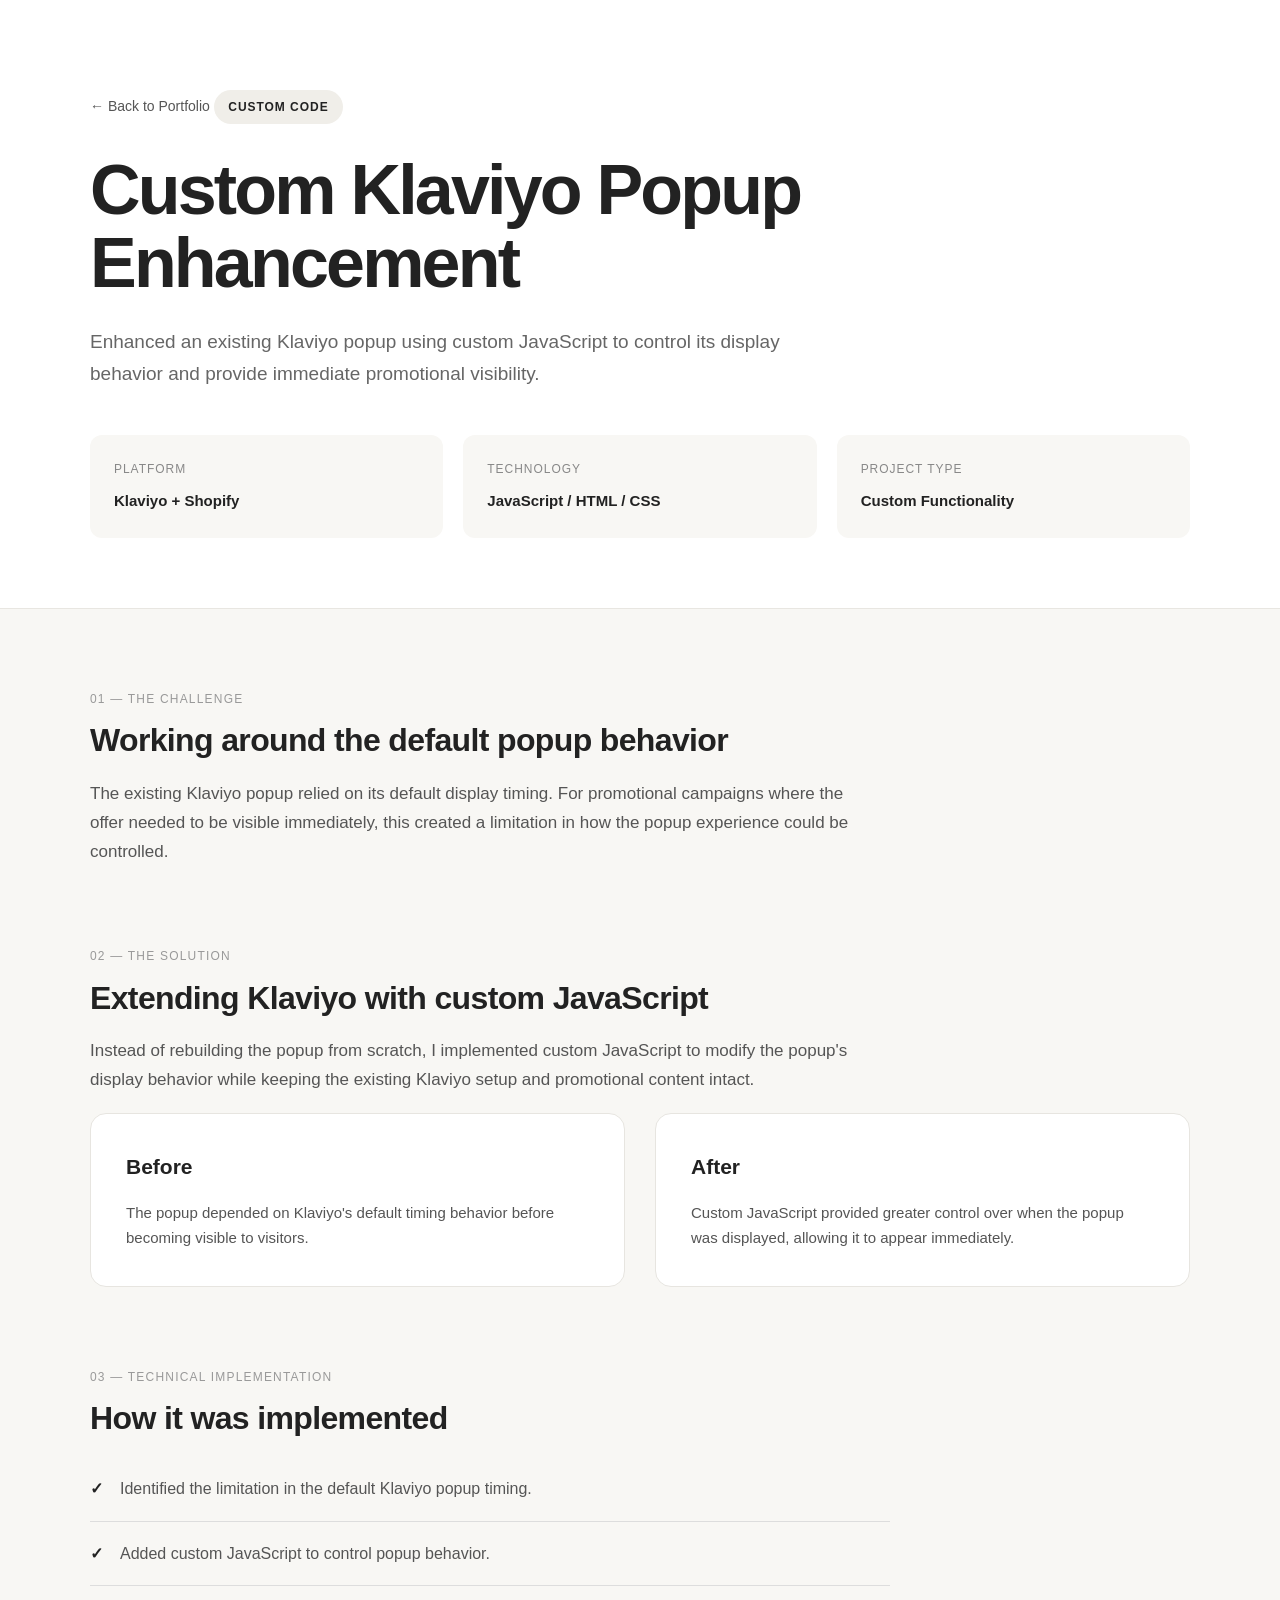
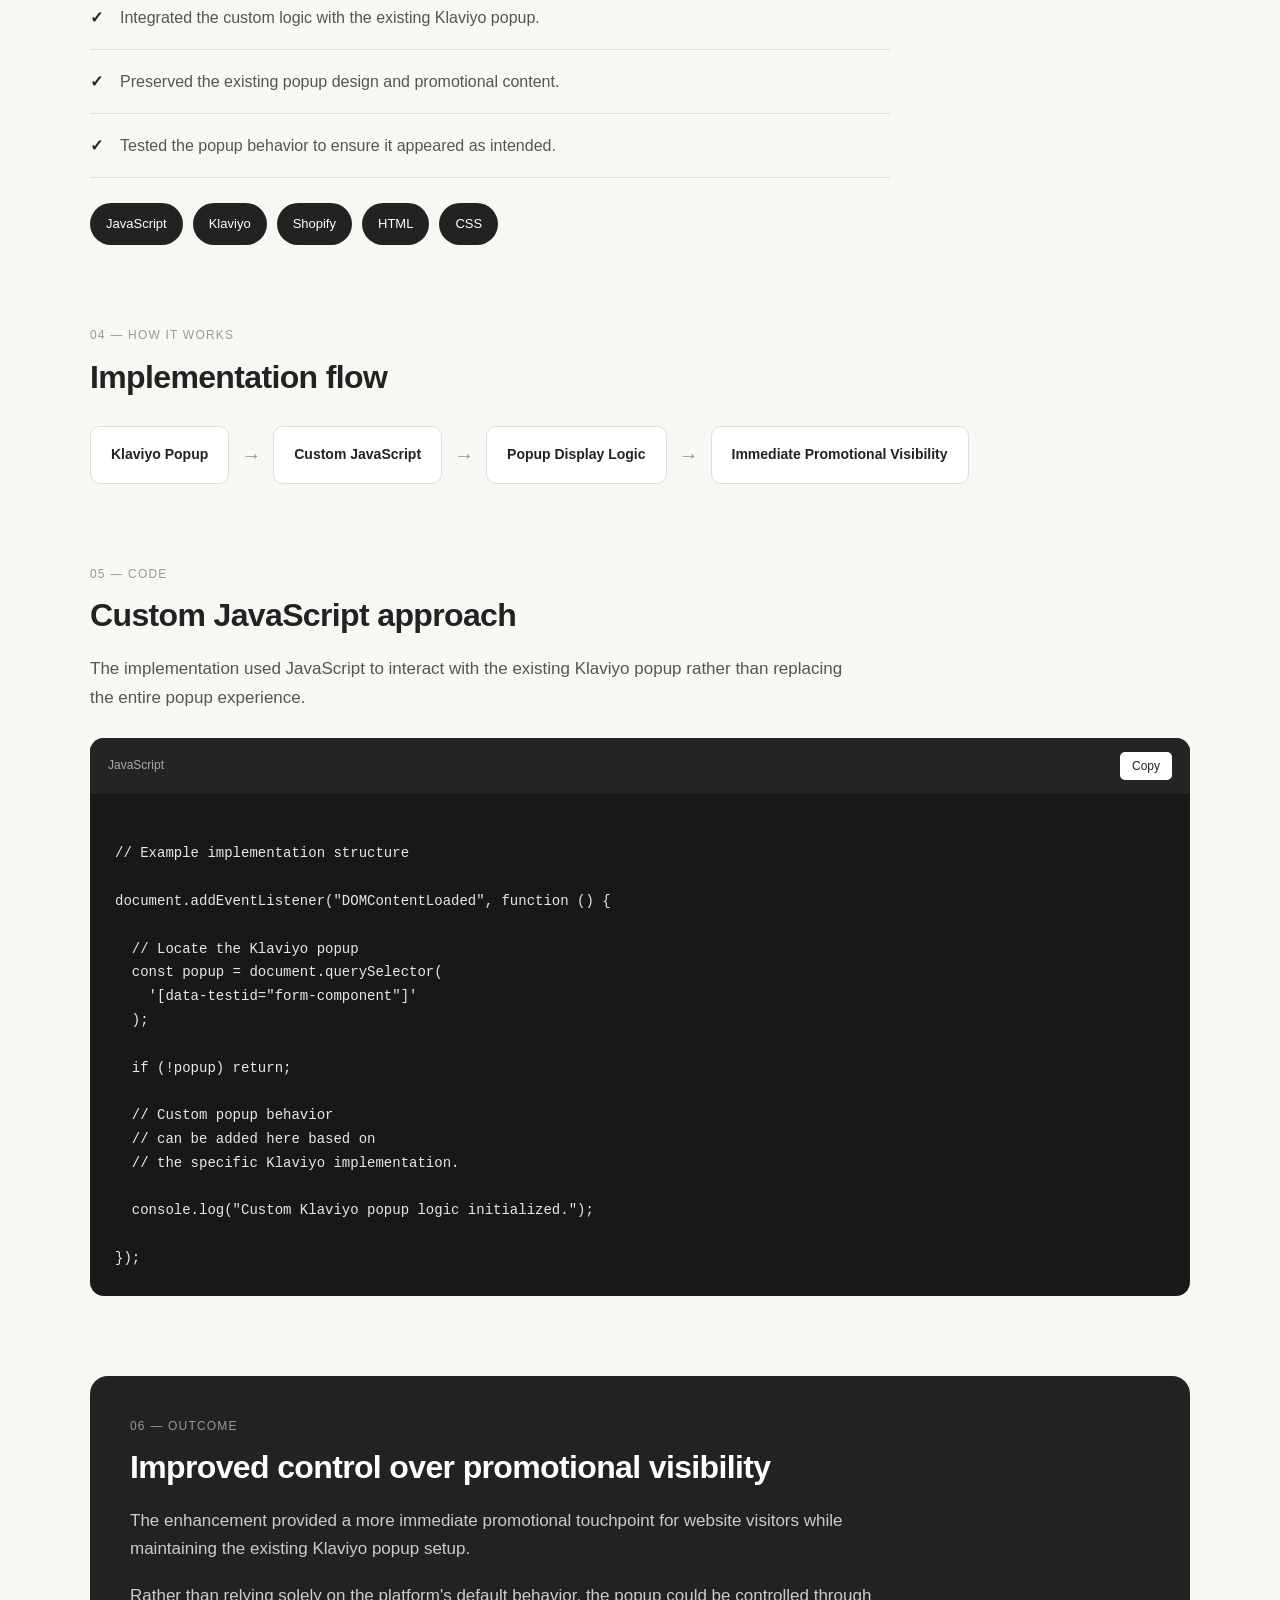
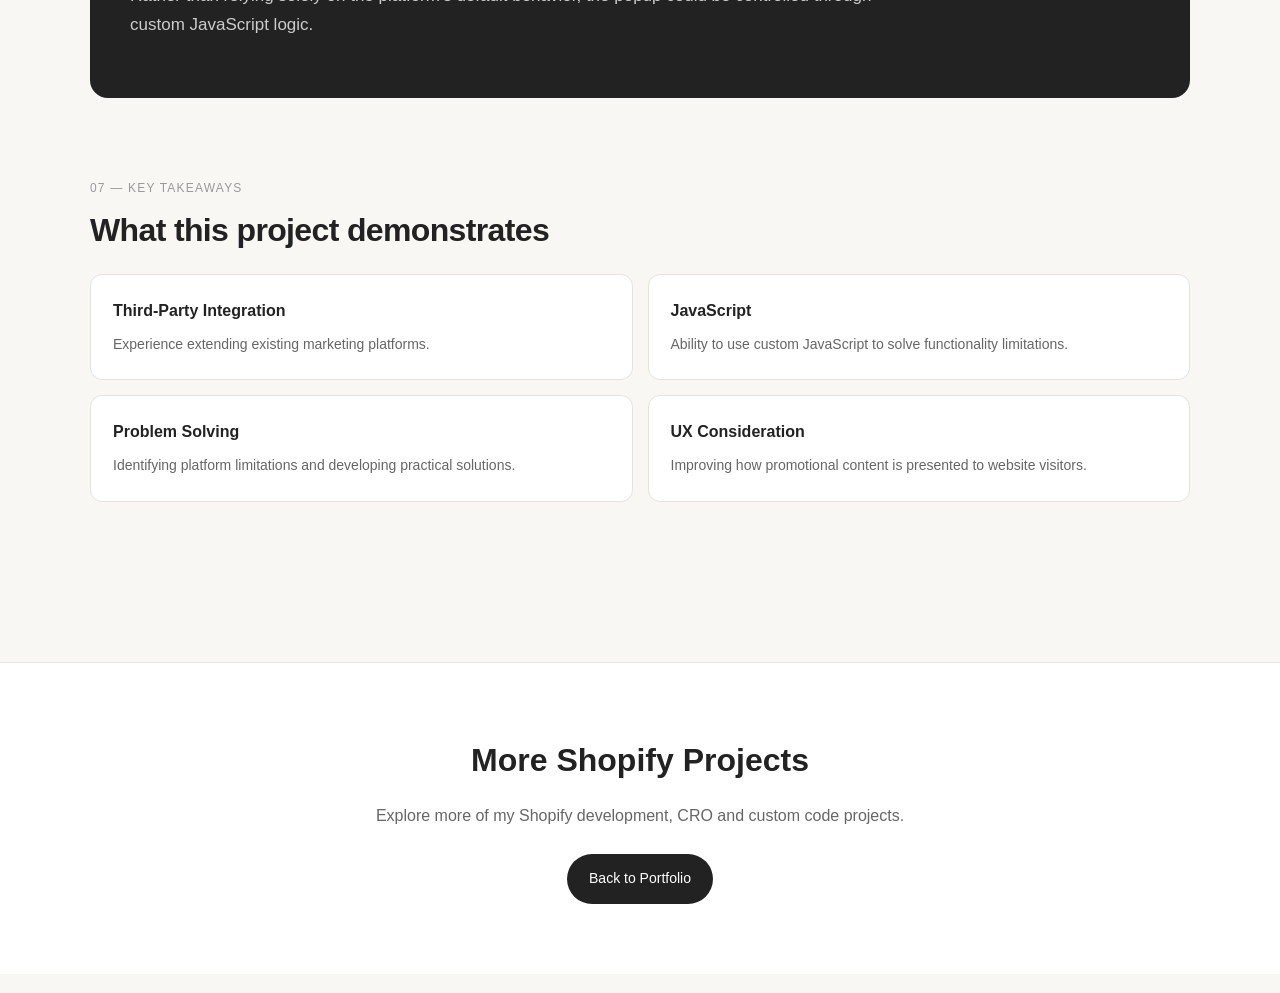
==== klaviyo-popup.html @ 9c09d4d6 "add klaviyo.html" ====
<!DOCTYPE html>
<html lang="en">
<head>
  <meta charset="UTF-8">
  <meta name="viewport" content="width=device-width, initial-scale=1.0">

  <title>Custom Klaviyo Popup Enhancement | Donna De Villa</title>

  <style>
    * {
      margin: 0;
      padding: 0;
      box-sizing: border-box;
    }

    body {
      font-family: Arial, Helvetica, sans-serif;
      background: #f8f7f4;
      color: #222;
      line-height: 1.7;
    }

    .container {
      width: min(1100px, 90%);
      margin: 0 auto;
    }

    /* =========================
       HERO
    ========================= */

    .hero {
      padding: 90px 0 70px;
      background: #ffffff;
      border-bottom: 1px solid #e8e6e1;
    }

    .back-link {
      display: inline-block;
      margin-bottom: 35px;
      color: #555;
      text-decoration: none;
      font-size: 14px;
      transition: 0.3s ease;
    }

    .back-link:hover {
      color: #000;
      transform: translateX(-3px);
    }

    .project-label {
      display: inline-block;
      padding: 7px 14px;
      background: #f0eee9;
      border-radius: 50px;
      font-size: 12px;
      font-weight: 600;
      letter-spacing: 0.08em;
      text-transform: uppercase;
      margin-bottom: 20px;
    }

    .hero h1 {
      max-width: 850px;
      font-size: clamp(40px, 6vw, 70px);
      line-height: 1.05;
      font-weight: 600;
      letter-spacing: -0.04em;
      margin-bottom: 25px;
    }

    .hero-description {
      max-width: 720px;
      font-size: 19px;
      color: #666;
    }

    /* =========================
       PROJECT META
    ========================= */

    .project-meta {
      display: grid;
      grid-template-columns: repeat(3, 1fr);
      gap: 20px;
      margin-top: 45px;
    }

    .meta-card {
      padding: 24px;
      background: #f8f7f4;
      border-radius: 12px;
    }

    .meta-card span {
      display: block;
      font-size: 12px;
      text-transform: uppercase;
      letter-spacing: 0.08em;
      color: #888;
      margin-bottom: 7px;
    }

    .meta-card strong {
      font-size: 15px;
      font-weight: 600;
    }

    /* =========================
       CONTENT
    ========================= */

    .content {
      padding: 80px 0;
    }

    .section {
      margin-bottom: 80px;
    }

    .section-number {
      font-size: 12px;
      color: #999;
      letter-spacing: 0.1em;
      margin-bottom: 12px;
    }

    .section h2 {
      font-size: 32px;
      line-height: 1.2;
      margin-bottom: 20px;
      letter-spacing: -0.02em;
    }

    .section p {
      max-width: 760px;
      color: #555;
      font-size: 17px;
      margin-bottom: 18px;
    }

    /* =========================
       CHALLENGE / SOLUTION
    ========================= */

    .two-column {
      display: grid;
      grid-template-columns: 1fr 1fr;
      gap: 30px;
    }

    .info-card {
      padding: 35px;
      background: #ffffff;
      border: 1px solid #e7e5e0;
      border-radius: 16px;
    }

    .info-card h3 {
      font-size: 21px;
      margin-bottom: 15px;
    }

    .info-card p {
      font-size: 15px;
      margin-bottom: 0;
    }

    /* =========================
       TECH STACK
    ========================= */

    .tech-stack {
      display: flex;
      flex-wrap: wrap;
      gap: 10px;
      margin-top: 25px;
    }

    .tech-tag {
      padding: 10px 16px;
      background: #222;
      color: #fff;
      border-radius: 50px;
      font-size: 13px;
    }

    /* =========================
       IMPLEMENTATION LIST
    ========================= */

    .implementation-list {
      list-style: none;
      max-width: 800px;
    }

    .implementation-list li {
      position: relative;
      padding: 18px 0 18px 30px;
      border-bottom: 1px solid #ddd;
      color: #555;
    }

    .implementation-list li::before {
      content: "✓";
      position: absolute;
      left: 0;
      top: 18px;
      font-weight: bold;
      color: #222;
    }

    /* =========================
       FLOW
    ========================= */

    .flow {
      display: flex;
      align-items: center;
      gap: 12px;
      flex-wrap: wrap;
      margin-top: 30px;
    }

    .flow-step {
      padding: 16px 20px;
      background: #fff;
      border: 1px solid #ddd;
      border-radius: 10px;
      font-size: 14px;
      font-weight: 600;
    }

    .flow-arrow {
      color: #999;
      font-size: 20px;
    }

    /* =========================
       CODE BLOCK
    ========================= */

    .code-wrapper {
      background: #181818;
      border-radius: 14px;
      overflow: hidden;
      margin-top: 25px;
    }

    .code-header {
      display: flex;
      justify-content: space-between;
      align-items: center;
      padding: 14px 18px;
      background: #242424;
      color: #aaa;
      font-size: 12px;
    }

    .copy-button {
      border: 0;
      background: #fff;
      color: #222;
      padding: 7px 12px;
      border-radius: 5px;
      cursor: pointer;
      font-size: 12px;
      transition: 0.2s ease;
    }

    .copy-button:hover {
      opacity: 0.8;
    }

    pre {
      padding: 25px;
      overflow-x: auto;
      color: #e8e8e8;
      font-family: "Courier New", monospace;
      font-size: 14px;
      line-height: 1.7;
    }

    /* =========================
       OUTCOME
    ========================= */

    .outcome-box {
      padding: 40px;
      background: #222;
      color: #fff;
      border-radius: 18px;
    }

    .outcome-box h2 {
      color: #fff;
    }

    .outcome-box p {
      color: #ccc;
    }

    /* =========================
       TAKEAWAYS
    ========================= */

    .takeaways {
      display: grid;
      grid-template-columns: repeat(2, 1fr);
      gap: 15px;
      margin-top: 25px;
    }

    .takeaway {
      padding: 22px;
      background: #fff;
      border: 1px solid #e5e3de;
      border-radius: 12px;
    }

    .takeaway strong {
      display: block;
      margin-bottom: 6px;
    }

    .takeaway span {
      color: #666;
      font-size: 14px;
    }

    /* =========================
       FOOTER CTA
    ========================= */

    .project-footer {
      padding: 70px 0;
      background: #fff;
      border-top: 1px solid #e8e6e1;
      text-align: center;
    }

    .project-footer h2 {
      font-size: 32px;
      margin-bottom: 15px;
    }

    .project-footer p {
      color: #666;
      margin-bottom: 25px;
    }

    .button {
      display: inline-block;
      padding: 13px 22px;
      background: #222;
      color: #fff;
      text-decoration: none;
      border-radius: 50px;
      font-size: 14px;
      transition: 0.3s ease;
    }

    .button:hover {
      transform: translateY(-2px);
      opacity: 0.9;
    }

    /* =========================
       RESPONSIVE
    ========================= */

    @media (max-width: 768px) {

      .hero {
        padding: 60px 0 50px;
      }

      .project-meta {
        grid-template-columns: 1fr;
      }

      .two-column {
        grid-template-columns: 1fr;
      }

      .takeaways {
        grid-template-columns: 1fr;
      }

      .content {
        padding: 60px 0;
      }

      .section {
        margin-bottom: 60px;
      }

      .flow {
        flex-direction: column;
        align-items: stretch;
      }

      .flow-arrow {
        transform: rotate(90deg);
        text-align: center;
      }

      .info-card {
        padding: 25px;
      }
    }
  </style>
</head>

<body>

  <!-- =========================
       HERO
  ========================= -->

  <header class="hero">
    <div class="container">

      <a href="index.html" class="back-link">
        ← Back to Portfolio
      </a>

      <span class="project-label">
        Custom Code
      </span>

      <h1>
        Custom Klaviyo Popup Enhancement
      </h1>

      <p class="hero-description">
        Enhanced an existing Klaviyo popup using custom JavaScript
        to control its display behavior and provide immediate
        promotional visibility.
      </p>

      <div class="project-meta">

        <div class="meta-card">
          <span>Platform</span>
          <strong>Klaviyo + Shopify</strong>
        </div>

        <div class="meta-card">
          <span>Technology</span>
          <strong>JavaScript / HTML / CSS</strong>
        </div>

        <div class="meta-card">
          <span>Project Type</span>
          <strong>Custom Functionality</strong>
        </div>

      </div>

    </div>
  </header>


  <!-- =========================
       MAIN CONTENT
  ========================= -->

  <main class="content">

    <div class="container">

      <!-- Challenge -->

      <section class="section">

        <div class="section-number">
          01 — THE CHALLENGE
        </div>

        <h2>
          Working around the default popup behavior
        </h2>

        <p>
          The existing Klaviyo popup relied on its default
          display timing. For promotional campaigns where
          the offer needed to be visible immediately, this
          created a limitation in how the popup experience
          could be controlled.
        </p>

      </section>


      <!-- Solution -->

      <section class="section">

        <div class="section-number">
          02 — THE SOLUTION
        </div>

        <h2>
          Extending Klaviyo with custom JavaScript
        </h2>

        <p>
          Instead of rebuilding the popup from scratch, I
          implemented custom JavaScript to modify the popup's
          display behavior while keeping the existing Klaviyo
          setup and promotional content intact.
        </p>

        <div class="two-column">

          <div class="info-card">
            <h3>Before</h3>

            <p>
              The popup depended on Klaviyo's default timing
              behavior before becoming visible to visitors.
            </p>
          </div>

          <div class="info-card">
            <h3>After</h3>

            <p>
              Custom JavaScript provided greater control over
              when the popup was displayed, allowing it to
              appear immediately.
            </p>
          </div>

        </div>

      </section>


      <!-- Technical Implementation -->

      <section class="section">

        <div class="section-number">
          03 — TECHNICAL IMPLEMENTATION
        </div>

        <h2>
          How it was implemented
        </h2>

        <ul class="implementation-list">

          <li>
            Identified the limitation in the default
            Klaviyo popup timing.
          </li>

          <li>
            Added custom JavaScript to control popup behavior.
          </li>

          <li>
            Integrated the custom logic with the existing
            Klaviyo popup.
          </li>

          <li>
            Preserved the existing popup design and
            promotional content.
          </li>

          <li>
            Tested the popup behavior to ensure it appeared
            as intended.
          </li>

        </ul>

        <div class="tech-stack">

          <span class="tech-tag">JavaScript</span>
          <span class="tech-tag">Klaviyo</span>
          <span class="tech-tag">Shopify</span>
          <span class="tech-tag">HTML</span>
          <span class="tech-tag">CSS</span>

        </div>

      </section>


      <!-- Flow -->

      <section class="section">

        <div class="section-number">
          04 — HOW IT WORKS
        </div>

        <h2>
          Implementation flow
        </h2>

        <div class="flow">

          <div class="flow-step">
            Klaviyo Popup
          </div>

          <div class="flow-arrow">
            →
          </div>

          <div class="flow-step">
            Custom JavaScript
          </div>

          <div class="flow-arrow">
            →
          </div>

          <div class="flow-step">
            Popup Display Logic
          </div>

          <div class="flow-arrow">
            →
          </div>

          <div class="flow-step">
            Immediate Promotional Visibility
          </div>

        </div>

      </section>


      <!-- Code -->

      <section class="section">

        <div class="section-number">
          05 — CODE
        </div>

        <h2>
          Custom JavaScript approach
        </h2>

        <p>
          The implementation used JavaScript to interact with
          the existing Klaviyo popup rather than replacing the
          entire popup experience.
        </p>

        <div class="code-wrapper">

          <div class="code-header">

            <span>
              JavaScript
            </span>

            <button
              class="copy-button"
              id="copyCode">
              Copy
            </button>

          </div>

          <pre id="codeBlock"><code>
// Example implementation structure

document.addEventListener("DOMContentLoaded", function () {

  // Locate the Klaviyo popup
  const popup = document.querySelector(
    '[data-testid="form-component"]'
  );

  if (!popup) return;

  // Custom popup behavior
  // can be added here based on
  // the specific Klaviyo implementation.

  console.log("Custom Klaviyo popup logic initialized.");

});</code></pre>

        </div>

      </section>


      <!-- Outcome -->

      <section class="section">

        <div class="outcome-box">

          <div class="section-number">
            06 — OUTCOME
          </div>

          <h2>
            Improved control over promotional visibility
          </h2>

          <p>
            The enhancement provided a more immediate promotional
            touchpoint for website visitors while maintaining the
            existing Klaviyo popup setup.
          </p>

          <p>
            Rather than relying solely on the platform's default
            behavior, the popup could be controlled through
            custom JavaScript logic.
          </p>

        </div>

      </section>


      <!-- Takeaways -->

      <section class="section">

        <div class="section-number">
          07 — KEY TAKEAWAYS
        </div>

        <h2>
          What this project demonstrates
        </h2>

        <div class="takeaways">

          <div class="takeaway">
            <strong>Third-Party Integration</strong>
            <span>
              Experience extending existing marketing platforms.
            </span>
          </div>

          <div class="takeaway">
            <strong>JavaScript</strong>
            <span>
              Ability to use custom JavaScript to solve
              functionality limitations.
            </span>
          </div>

          <div class="takeaway">
            <strong>Problem Solving</strong>
            <span>
              Identifying platform limitations and developing
              practical solutions.
            </span>
          </div>

          <div class="takeaway">
            <strong>UX Consideration</strong>
            <span>
              Improving how promotional content is presented
              to website visitors.
            </span>
          </div>

        </div>

      </section>

    </div>

  </main>


  <!-- =========================
       FOOTER
  ========================= -->

  <footer class="project-footer">

    <div class="container">

      <h2>
        More Shopify Projects
      </h2>

      <p>
        Explore more of my Shopify development,
        CRO and custom code projects.
      </p>

      <a href="index.html" class="button">
        Back to Portfolio
      </a>

    </div>

  </footer>


  <!-- =========================
       JAVASCRIPT
  ========================= -->

  <script>

    // Copy code button

    const copyButton = document.getElementById("copyCode");
    const codeBlock = document.getElementById("codeBlock");

    copyButton.addEventListener("click", async function () {

      const code = codeBlock.innerText;

      try {

        await navigator.clipboard.writeText(code);

        copyButton.textContent = "Copied!";

        setTimeout(function () {
          copyButton.textContent = "Copy";
        }, 1500);

      } catch (error) {

        copyButton.textContent = "Unable to copy";

        setTimeout(function () {
          copyButton.textContent = "Copy";
        }, 1500);

      }

    });

  </script>

</body>
</html>
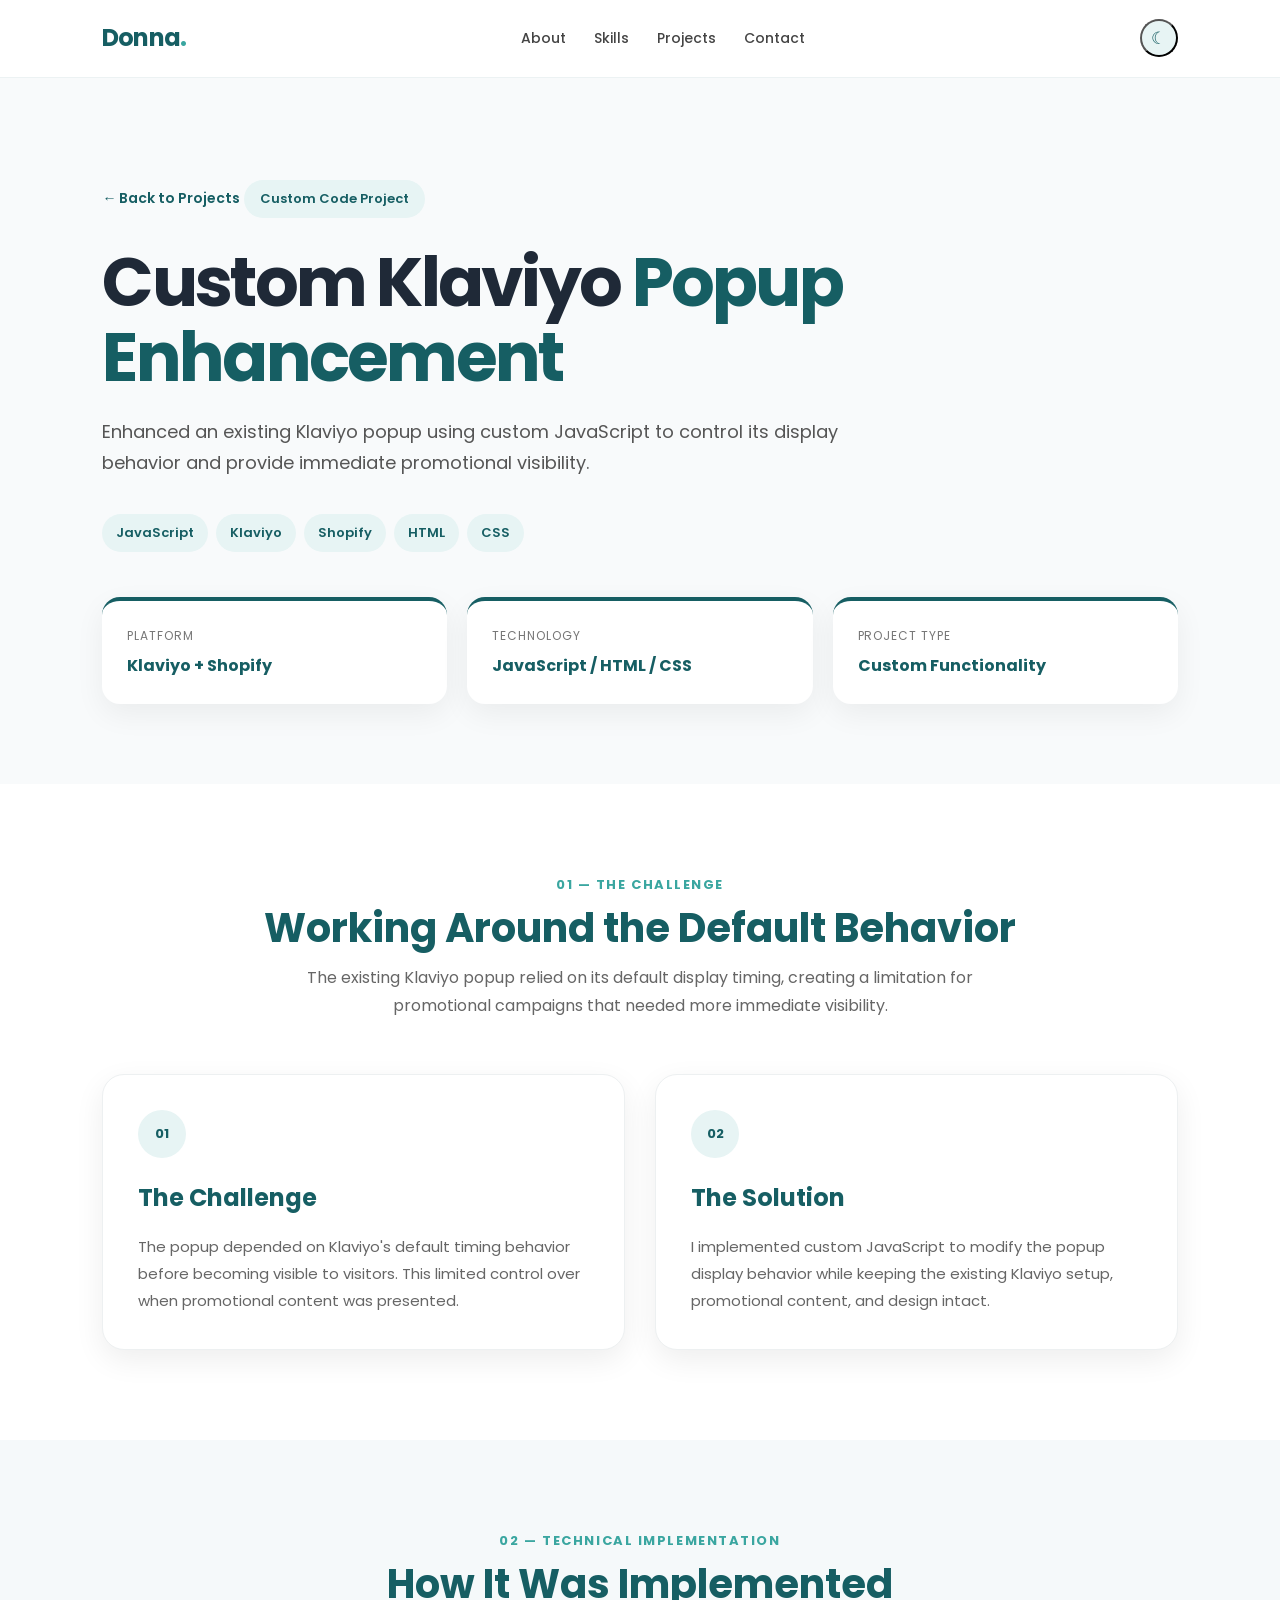
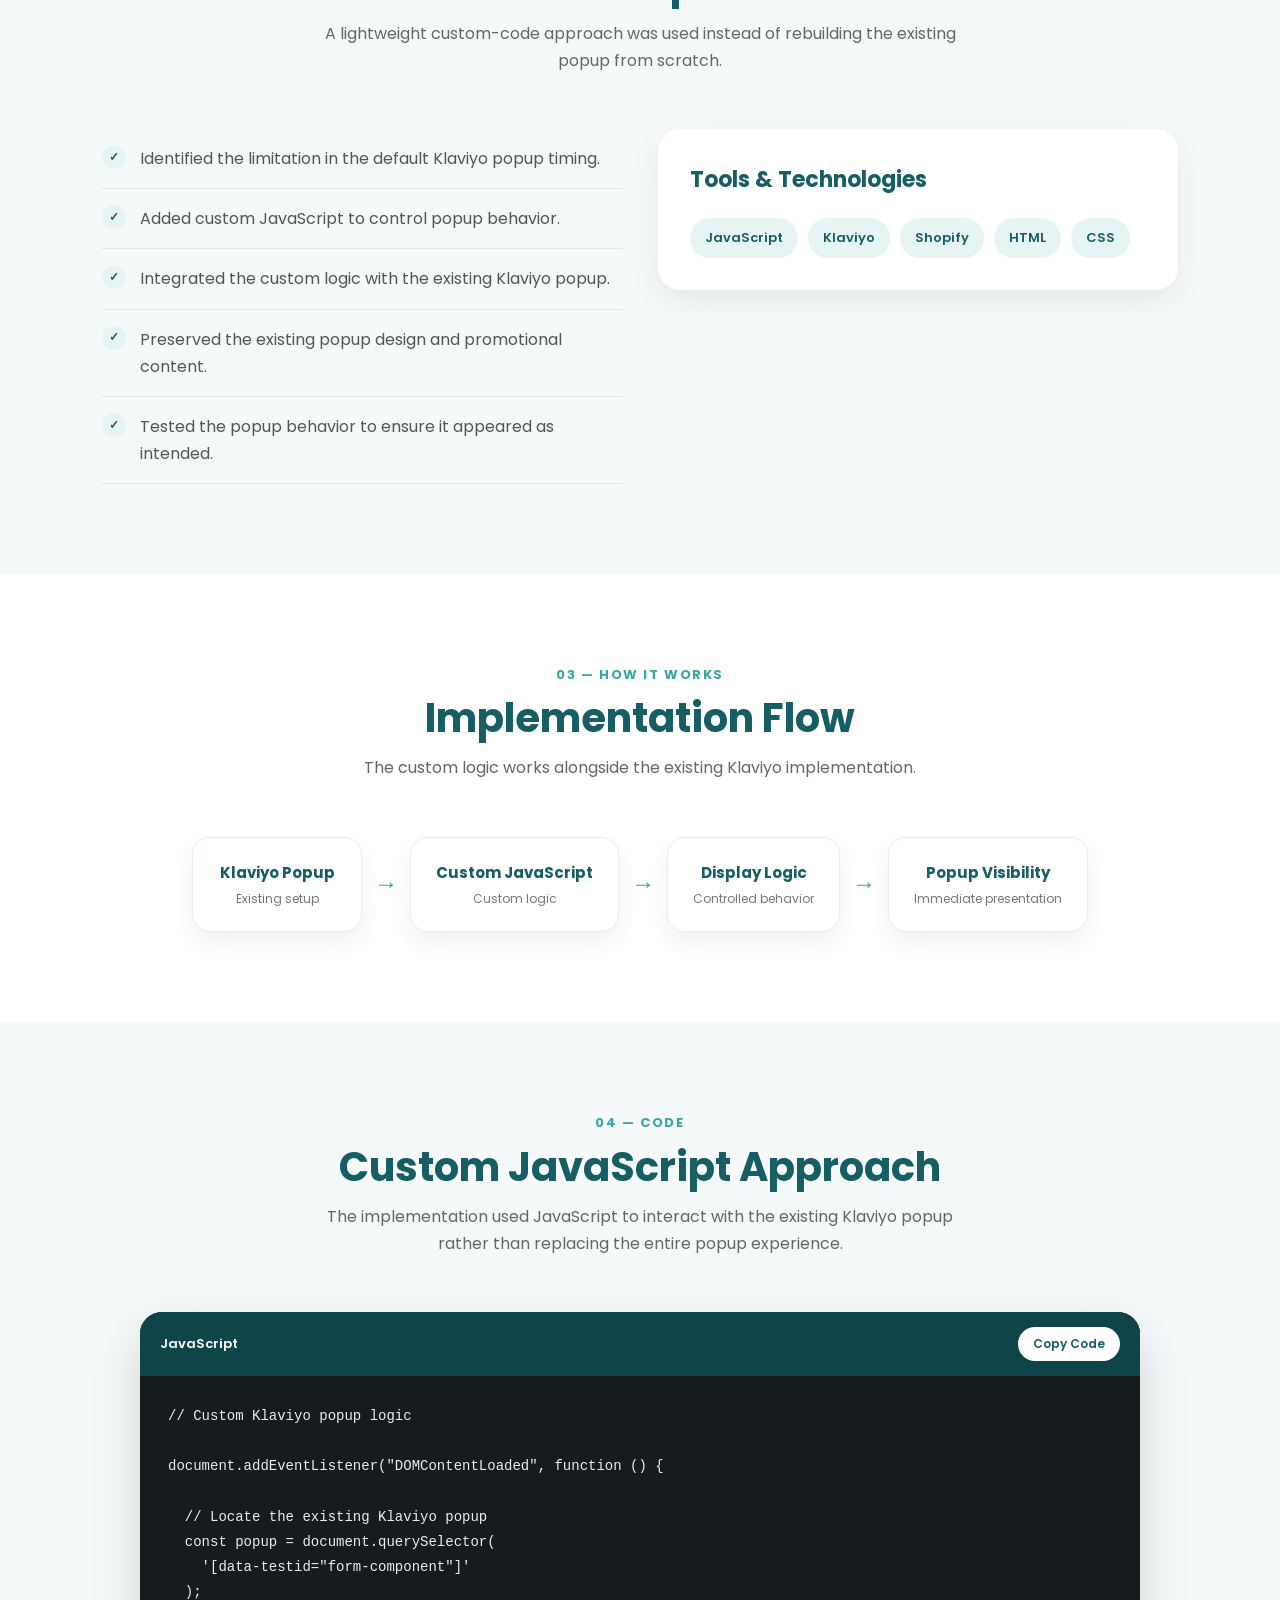
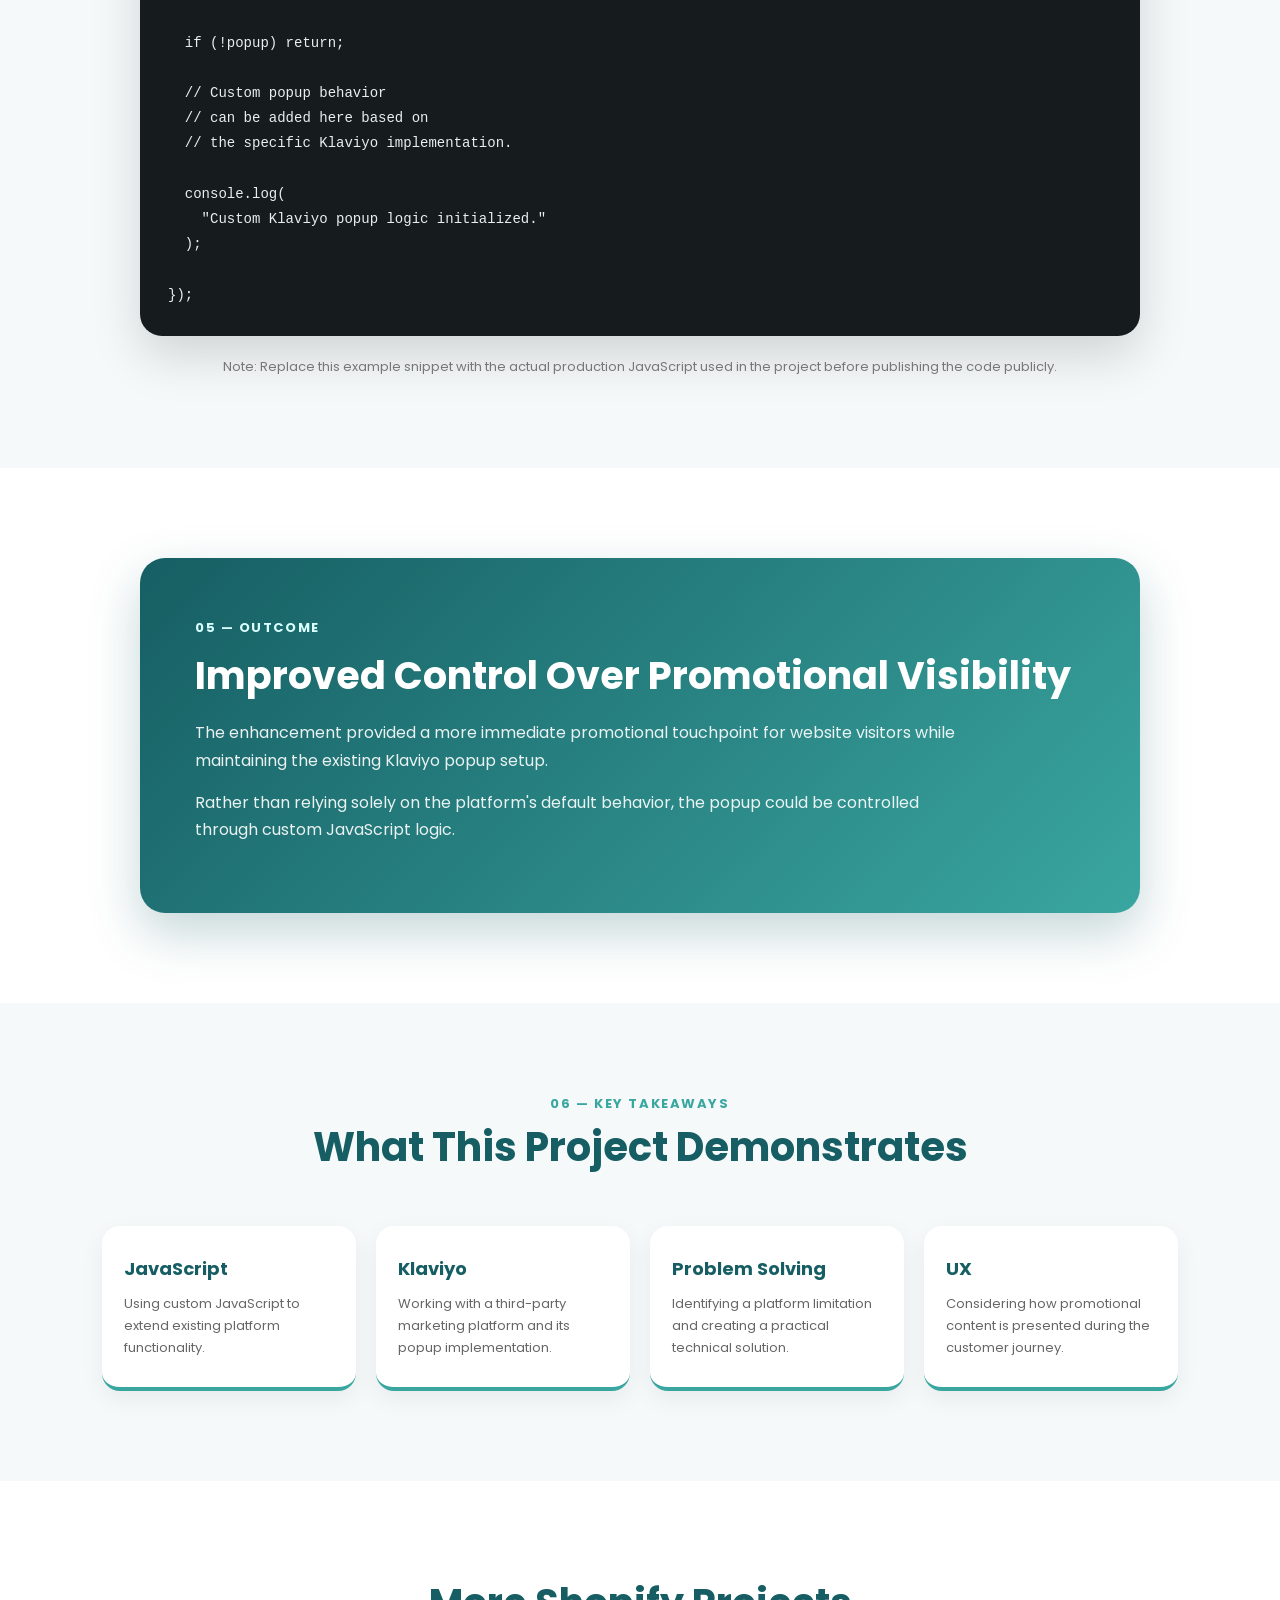
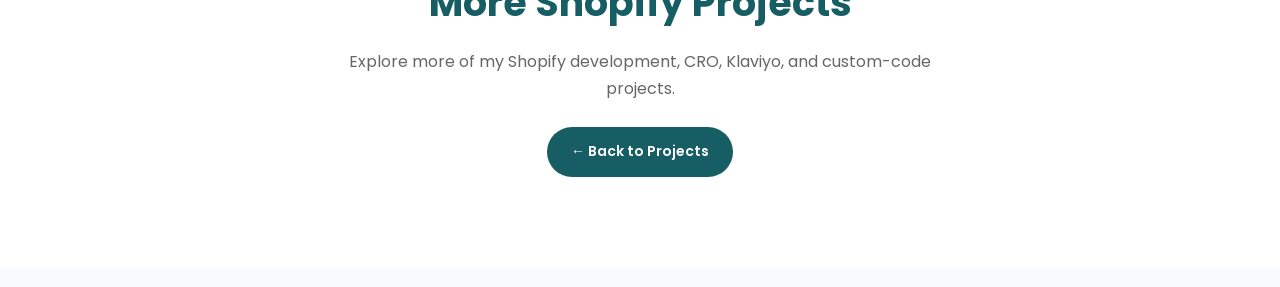
==== commit 53a484b8: "update klaviyo-popup" ====
--- a/klaviyo-popup.html
+++ b/klaviyo-popup.html
@@ -6,658 +6,1554 @@
 
   <title>Custom Klaviyo Popup Enhancement | Donna De Villa</title>
 
+  <!-- Google Font -->
+  <link rel="preconnect" href="https://fonts.googleapis.com">
+  <link rel="preconnect" href="https://fonts.gstatic.com" crossorigin>
+
+  <link
+    href="https://fonts.googleapis.com/css2?family=Poppins:wght@300;400;500;600;700&display=swap"
+    rel="stylesheet"
+  >
+
   <style>
+
+    /* =========================================================
+       GLOBAL
+    ========================================================= */
+
     * {
       margin: 0;
       padding: 0;
       box-sizing: border-box;
     }
 
+    html {
+      scroll-behavior: smooth;
+    }
+
     body {
-      font-family: Arial, Helvetica, sans-serif;
-      background: #f8f7f4;
-      color: #222;
+      font-family: 'Poppins', sans-serif;
+      background: #F8FAFB;
+      color: #333;
       line-height: 1.7;
-    }
-
-    .container {
-      width: min(1100px, 90%);
-      margin: 0 auto;
-    }
-
-    /* =========================
+      transition: background .3s ease, color .3s ease;
+    }
+
+    a {
+      text-decoration: none;
+    }
+
+    button {
+      font-family: inherit;
+    }
+
+
+    /* =========================================================
+       NAVBAR
+    ========================================================= */
+
+    header {
+      position: fixed;
+      top: 0;
+      left: 0;
+      width: 100%;
+      z-index: 1000;
+    }
+
+    .navbar {
+      width: 100%;
+      padding: 18px 8%;
+
+      display: flex;
+      align-items: center;
+      justify-content: space-between;
+
+      background: rgba(255, 255, 255, .94);
+      backdrop-filter: blur(12px);
+
+      border-bottom: 1px solid rgba(22, 94, 99, .08);
+
+      transition: .3s ease;
+    }
+
+    .logo {
+      color: #165E63;
+      font-size: 24px;
+      font-weight: 700;
+      letter-spacing: -.04em;
+    }
+
+    .logo span {
+      color: #3AA6A0;
+    }
+
+    .nav-links {
+      display: flex;
+      align-items: center;
+      gap: 28px;
+    }
+
+    .nav-links a {
+      color: #444;
+      font-size: 14px;
+      font-weight: 500;
+      transition: .3s ease;
+    }
+
+    .nav-links a:hover {
+      color: #165E63;
+    }
+
+    .theme-toggle {
+      width: 38px;
+      height: 38px;
+
+      display: flex;
+      align-items: center;
+      justify-content: center;
+
+      background: #E7F4F4;
+      color: #165E63;
+
+      border-radius: 50%;
+
+      cursor: pointer;
+
+      font-size: 17px;
+
+      transition: .3s ease;
+    }
+
+    .theme-toggle:hover {
+      background: #165E63;
+      color: #fff;
+      transform: rotate(10deg);
+    }
+
+
+    /* =========================================================
+       PAGE
+    ========================================================= */
+
+    .case-page {
+      background: #F8FAFB;
+      padding-top: 70px;
+    }
+
+    .case-page section {
+      padding: 90px 8%;
+    }
+
+    .case-container {
+      width: 100%;
+      max-width: 1200px;
+      margin: auto;
+    }
+
+
+    /* =========================================================
        HERO
-    ========================= */
-
-    .hero {
-      padding: 90px 0 70px;
-      background: #ffffff;
-      border-bottom: 1px solid #e8e6e1;
-    }
-
-    .back-link {
+    ========================================================= */
+
+    .case-hero {
+      background: #F8FAFB;
+      padding: 110px 8% 80px !important;
+    }
+
+    .case-back {
+      display: inline-flex;
+      align-items: center;
+      gap: 8px;
+
+      color: #165E63;
+
+      font-size: 14px;
+      font-weight: 600;
+
+      margin-bottom: 35px;
+
+      transition: .3s ease;
+    }
+
+    .case-back:hover {
+      color: #0F4548;
+      transform: translateX(-4px);
+    }
+
+    .case-label {
       display: inline-block;
+
+      background: #E7F4F4;
+      color: #165E63;
+
+      padding: 8px 16px;
+
+      border-radius: 50px;
+
+      font-size: 13px;
+      font-weight: 600;
+
+      margin-bottom: 20px;
+    }
+
+    .case-hero h1 {
+      max-width: 900px;
+
+      color: #1f2937;
+
+      font-size: clamp(42px, 6vw, 68px);
+      line-height: 1.1;
+
+      letter-spacing: -.04em;
+
+      margin-bottom: 22px;
+    }
+
+    .case-hero h1 span {
+      color: #165E63;
+    }
+
+    .case-intro {
+      max-width: 760px;
+
+      color: #555;
+
+      font-size: 18px;
+
       margin-bottom: 35px;
-      color: #555;
-      text-decoration: none;
-      font-size: 14px;
-      transition: 0.3s ease;
-    }
-
-    .back-link:hover {
-      color: #000;
-      transform: translateX(-3px);
-    }
-
-    .project-label {
-      display: inline-block;
-      padding: 7px 14px;
-      background: #f0eee9;
+    }
+
+
+    /* =========================================================
+       TAGS
+    ========================================================= */
+
+    .case-tags {
+      display: flex;
+      flex-wrap: wrap;
+      gap: 8px;
+
+      margin-bottom: 45px;
+    }
+
+    .case-tags span {
+      background: #E7F4F4;
+      color: #165E63;
+
+      padding: 8px 14px;
+
       border-radius: 50px;
-      font-size: 12px;
+
+      font-size: 13px;
       font-weight: 600;
-      letter-spacing: 0.08em;
-      text-transform: uppercase;
-      margin-bottom: 20px;
-    }
-
-    .hero h1 {
-      max-width: 850px;
-      font-size: clamp(40px, 6vw, 70px);
-      line-height: 1.05;
-      font-weight: 600;
-      letter-spacing: -0.04em;
-      margin-bottom: 25px;
-    }
-
-    .hero-description {
-      max-width: 720px;
-      font-size: 19px;
-      color: #666;
-    }
-
-    /* =========================
-       PROJECT META
-    ========================= */
-
-    .project-meta {
+    }
+
+
+    /* =========================================================
+       META CARDS
+    ========================================================= */
+
+    .case-meta {
       display: grid;
       grid-template-columns: repeat(3, 1fr);
       gap: 20px;
-      margin-top: 45px;
-    }
-
-    .meta-card {
-      padding: 24px;
-      background: #f8f7f4;
-      border-radius: 12px;
-    }
-
-    .meta-card span {
+    }
+
+    .case-meta-card {
+      background: #fff;
+
+      padding: 25px;
+
+      border-radius: 18px;
+
+      border-top: 4px solid #165E63;
+
+      box-shadow:
+        0 10px 30px rgba(0, 0, 0, .06);
+    }
+
+    .case-meta-card small {
       display: block;
+
+      color: #777;
+
       font-size: 12px;
       text-transform: uppercase;
-      letter-spacing: 0.08em;
-      color: #888;
-      margin-bottom: 7px;
-    }
-
-    .meta-card strong {
+      letter-spacing: .08em;
+
+      margin-bottom: 6px;
+    }
+
+    .case-meta-card strong {
+      color: #165E63;
+
+      font-size: 16px;
+    }
+
+
+    /* =========================================================
+       SECTIONS
+    ========================================================= */
+
+    .case-section {
+      background: #fff;
+    }
+
+    .case-section.alt {
+      background: #F5F9FA;
+    }
+
+    .case-heading {
+      text-align: center;
+
+      margin-bottom: 55px;
+    }
+
+    .case-heading .number {
+      display: block;
+
+      color: #3AA6A0;
+
+      font-size: 13px;
+      font-weight: 700;
+
+      letter-spacing: .12em;
+
+      margin-bottom: 8px;
+    }
+
+    .case-heading h2 {
+      color: #165E63;
+
+      font-size: 40px;
+
+      line-height: 1.2;
+
+      margin-bottom: 12px;
+    }
+
+    .case-heading p {
+      max-width: 680px;
+
+      margin: auto;
+
+      color: #666;
+    }
+
+
+    /* =========================================================
+       CHALLENGE / SOLUTION
+    ========================================================= */
+
+    .case-two-col {
+      display: grid;
+
+      grid-template-columns: repeat(2, 1fr);
+
+      gap: 30px;
+    }
+
+    .case-card {
+      background: #fff;
+
+      padding: 35px;
+
+      border-radius: 22px;
+
+      border: 1px solid #edf0f1;
+
+      box-shadow:
+        0 10px 30px rgba(0, 0, 0, .07);
+
+      transition: .35s ease;
+    }
+
+    .case-card:hover {
+      transform: translateY(-8px);
+
+      box-shadow:
+        0 25px 50px rgba(22, 94, 99, .14);
+    }
+
+    .case-card .icon {
+      width: 48px;
+      height: 48px;
+
+      display: flex;
+      align-items: center;
+      justify-content: center;
+
+      background: #E7F4F4;
+      color: #165E63;
+
+      border-radius: 50%;
+
+      font-size: 13px;
+      font-weight: 700;
+
+      margin-bottom: 20px;
+    }
+
+    .case-card h3 {
+      color: #165E63;
+
+      font-size: 24px;
+
+      margin-bottom: 14px;
+    }
+
+    .case-card p {
+      color: #666;
+
       font-size: 15px;
-      font-weight: 600;
-    }
-
-    /* =========================
-       CONTENT
-    ========================= */
-
-    .content {
-      padding: 80px 0;
-    }
-
-    .section {
-      margin-bottom: 80px;
-    }
-
-    .section-number {
+
+      line-height: 1.8;
+    }
+
+
+    /* =========================================================
+       IMPLEMENTATION
+    ========================================================= */
+
+    .implementation-grid {
+      display: grid;
+
+      grid-template-columns: 1fr 1fr;
+
+      gap: 35px;
+
+      align-items: start;
+    }
+
+    .implementation-list {
+      list-style: none;
+    }
+
+    .implementation-list li {
+      position: relative;
+
+      padding: 16px 0 16px 38px;
+
+      border-bottom: 1px solid #e2e7e8;
+
+      color: #555;
+    }
+
+    .implementation-list li::before {
+      content: "✓";
+
+      position: absolute;
+
+      left: 0;
+      top: 16px;
+
+      width: 24px;
+      height: 24px;
+
+      display: flex;
+      align-items: center;
+      justify-content: center;
+
+      background: #E7F4F4;
+      color: #165E63;
+
+      border-radius: 50%;
+
       font-size: 12px;
-      color: #999;
-      letter-spacing: 0.1em;
-      margin-bottom: 12px;
-    }
-
-    .section h2 {
-      font-size: 32px;
-      line-height: 1.2;
+      font-weight: 700;
+    }
+
+    .tech-panel {
+      background: #fff;
+
+      padding: 32px;
+
+      border-radius: 22px;
+
+      box-shadow:
+        0 10px 30px rgba(0, 0, 0, .07);
+    }
+
+    .tech-panel h3 {
+      color: #165E63;
+
+      font-size: 22px;
+
       margin-bottom: 20px;
-      letter-spacing: -0.02em;
-    }
-
-    .section p {
-      max-width: 760px;
-      color: #555;
-      font-size: 17px;
-      margin-bottom: 18px;
-    }
-
-    /* =========================
-       CHALLENGE / SOLUTION
-    ========================= */
-
-    .two-column {
-      display: grid;
-      grid-template-columns: 1fr 1fr;
-      gap: 30px;
-    }
-
-    .info-card {
-      padding: 35px;
-      background: #ffffff;
-      border: 1px solid #e7e5e0;
-      border-radius: 16px;
-    }
-
-    .info-card h3 {
-      font-size: 21px;
-      margin-bottom: 15px;
-    }
-
-    .info-card p {
-      font-size: 15px;
-      margin-bottom: 0;
-    }
-
-    /* =========================
-       TECH STACK
-    ========================= */
-
-    .tech-stack {
+    }
+
+    .tech-list {
       display: flex;
       flex-wrap: wrap;
+
       gap: 10px;
-      margin-top: 25px;
-    }
-
-    .tech-tag {
-      padding: 10px 16px;
-      background: #222;
+    }
+
+    .tech-list span {
+      background: #E7F4F4;
+      color: #165E63;
+
+      padding: 9px 15px;
+
+      border-radius: 50px;
+
+      font-size: 13px;
+      font-weight: 600;
+    }
+
+
+    /* =========================================================
+       FLOW
+    ========================================================= */
+
+    .case-flow {
+      display: flex;
+
+      align-items: center;
+      justify-content: center;
+
+      gap: 12px;
+
+      flex-wrap: wrap;
+    }
+
+    .flow-item {
+      min-width: 170px;
+
+      background: #fff;
+
+      padding: 22px 25px;
+
+      border-radius: 18px;
+
+      text-align: center;
+
+      border: 1px solid #e7eeee;
+
+      box-shadow:
+        0 10px 25px rgba(0, 0, 0, .06);
+    }
+
+    .flow-item strong {
+      display: block;
+
+      color: #165E63;
+
+      font-size: 15px;
+    }
+
+    .flow-item small {
+      display: block;
+
+      color: #777;
+
+      font-size: 12px;
+
+      margin-top: 4px;
+    }
+
+    .flow-arrow {
+      color: #3AA6A0;
+
+      font-size: 24px;
+
+      font-weight: 700;
+    }
+
+
+    /* =========================================================
+       CODE
+    ========================================================= */
+
+    .code-intro {
+      max-width: 750px;
+
+      margin: 0 auto 25px;
+
+      text-align: center;
+
+      color: #666;
+    }
+
+    .code-wrapper {
+      max-width: 1000px;
+
+      margin: auto;
+
+      background: #161c1d;
+
+      border-radius: 22px;
+
+      overflow: hidden;
+
+      box-shadow:
+        0 20px 50px rgba(0, 0, 0, .15);
+    }
+
+    .code-header {
+      display: flex;
+
+      align-items: center;
+      justify-content: space-between;
+
+      padding: 15px 20px;
+
+      background: #0F4548;
+
       color: #fff;
+    }
+
+    .code-header span {
+      font-size: 13px;
+      font-weight: 600;
+    }
+
+    .copy-code {
+      border: 0;
+
+      background: #fff;
+      color: #165E63;
+
+      padding: 8px 15px;
+
+      border-radius: 20px;
+
+      font-size: 12px;
+      font-weight: 600;
+
+      cursor: pointer;
+
+      transition: .3s ease;
+    }
+
+    .copy-code:hover {
+      transform: translateY(-2px);
+    }
+
+    .code-wrapper pre {
+      margin: 0;
+
+      padding: 28px;
+
+      overflow-x: auto;
+
+      color: #e9eeee;
+
+      font-family: "Courier New", monospace;
+
+      font-size: 14px;
+
+      line-height: 1.8;
+    }
+
+    .code-note {
+      max-width: 900px;
+
+      margin: 20px auto 0;
+
+      color: #777;
+
+      font-size: 13px;
+
+      text-align: center;
+    }
+
+
+    /* =========================================================
+       OUTCOME
+    ========================================================= */
+
+    .outcome-card {
+      max-width: 1000px;
+
+      margin: auto;
+
+      padding: 55px;
+
+      border-radius: 25px;
+
+      background:
+        linear-gradient(
+          135deg,
+          #165E63,
+          #3AA6A0
+        );
+
+      color: #fff;
+
+      box-shadow:
+        0 20px 50px rgba(22, 94, 99, .25);
+    }
+
+    .outcome-card .number {
+      color: #D9FFFF;
+
+      font-size: 13px;
+      font-weight: 700;
+
+      letter-spacing: .12em;
+    }
+
+    .outcome-card h2 {
+      color: #fff;
+
+      font-size: 38px;
+
+      line-height: 1.25;
+
+      margin: 12px 0 20px;
+    }
+
+    .outcome-card p {
+      max-width: 760px;
+
+      color: rgba(255,255,255,.9);
+
+      margin-bottom: 15px;
+    }
+
+
+    /* =========================================================
+       TAKEAWAYS
+    ========================================================= */
+
+    .takeaway-grid {
+      display: grid;
+
+      grid-template-columns:
+        repeat(4, 1fr);
+
+      gap: 20px;
+    }
+
+    .takeaway-card {
+      background: #fff;
+
+      padding: 28px 22px;
+
+      border-radius: 18px;
+
+      border-bottom: 4px solid #3AA6A0;
+
+      box-shadow:
+        0 8px 25px rgba(0, 0, 0, .06);
+
+      transition: .3s ease;
+    }
+
+    .takeaway-card:hover {
+      transform: translateY(-6px);
+    }
+
+    .takeaway-card h3 {
+      color: #165E63;
+
+      font-size: 18px;
+
+      margin-bottom: 8px;
+    }
+
+    .takeaway-card p {
+      color: #666;
+
+      font-size: 13px;
+
+      line-height: 1.7;
+    }
+
+
+    /* =========================================================
+       CTA
+    ========================================================= */
+
+    .case-cta {
+      text-align: center;
+
+      background: #fff;
+    }
+
+    .case-cta h2 {
+      color: #165E63;
+
+      font-size: 38px;
+
+      margin-bottom: 12px;
+    }
+
+    .case-cta p {
+      max-width: 650px;
+
+      margin: 0 auto 25px;
+
+      color: #666;
+    }
+
+    .primary-btn {
+      display: inline-flex;
+
+      align-items: center;
+      justify-content: center;
+
+      padding: 13px 24px;
+
+      background: #165E63;
+      color: #fff;
+
       border-radius: 50px;
-      font-size: 13px;
-    }
-
-    /* =========================
-       IMPLEMENTATION LIST
-    ========================= */
-
-    .implementation-list {
-      list-style: none;
-      max-width: 800px;
-    }
-
-    .implementation-list li {
-      position: relative;
-      padding: 18px 0 18px 30px;
-      border-bottom: 1px solid #ddd;
-      color: #555;
-    }
-
-    .implementation-list li::before {
-      content: "✓";
-      position: absolute;
+
+      font-size: 14px;
+      font-weight: 600;
+
+      transition: .3s ease;
+    }
+
+    .primary-btn:hover {
+      background: #0F4548;
+
+      transform: translateY(-3px);
+
+      box-shadow:
+        0 10px 25px rgba(22, 94, 99, .2);
+    }
+
+
+    /* =========================================================
+       SCROLL PROGRESS
+    ========================================================= */
+
+    .scroll-progress {
+      position: fixed;
+
+      top: 0;
       left: 0;
-      top: 18px;
-      font-weight: bold;
-      color: #222;
-    }
-
-    /* =========================
-       FLOW
-    ========================= */
-
-    .flow {
+
+      width: 0%;
+      height: 3px;
+
+      z-index: 2000;
+
+      background:
+        linear-gradient(
+          90deg,
+          #165E63,
+          #3AA6A0
+        );
+    }
+
+
+    /* =========================================================
+       BACK TO TOP
+    ========================================================= */
+
+    .back-to-top {
+      position: fixed;
+
+      right: 25px;
+      bottom: 25px;
+
+      width: 45px;
+      height: 45px;
+
       display: flex;
       align-items: center;
-      gap: 12px;
-      flex-wrap: wrap;
-      margin-top: 30px;
-    }
-
-    .flow-step {
-      padding: 16px 20px;
-      background: #fff;
-      border: 1px solid #ddd;
-      border-radius: 10px;
-      font-size: 14px;
-      font-weight: 600;
-    }
-
-    .flow-arrow {
-      color: #999;
-      font-size: 20px;
-    }
-
-    /* =========================
-       CODE BLOCK
-    ========================= */
-
-    .code-wrapper {
-      background: #181818;
-      border-radius: 14px;
-      overflow: hidden;
-      margin-top: 25px;
-    }
-
-    .code-header {
-      display: flex;
-      justify-content: space-between;
-      align-items: center;
-      padding: 14px 18px;
-      background: #242424;
+      justify-content: center;
+
+      border: 0;
+
+      border-radius: 50%;
+
+      background: #165E63;
+      color: #fff;
+
+      font-size: 18px;
+
+      cursor: pointer;
+
+      opacity: 0;
+      visibility: hidden;
+
+      transform: translateY(15px);
+
+      transition: .3s ease;
+
+      z-index: 900;
+    }
+
+    .back-to-top.show {
+      opacity: 1;
+      visibility: visible;
+
+      transform: translateY(0);
+    }
+
+    .back-to-top:hover {
+      background: #0F4548;
+
+      transform: translateY(-3px);
+    }
+
+
+    /* =========================================================
+       DARK MODE
+    ========================================================= */
+
+    body.dark-mode {
+      background: #121212;
+      color: #eee;
+    }
+
+    body.dark-mode .navbar {
+      background: rgba(23, 23, 23, .95);
+
+      border-bottom-color:
+        rgba(89, 199, 194, .1);
+    }
+
+    body.dark-mode .nav-links a {
+      color: #ddd;
+    }
+
+    body.dark-mode .nav-links a:hover {
+      color: #59C7C2;
+    }
+
+    body.dark-mode .case-page {
+      background: #121212;
+    }
+
+    body.dark-mode .case-hero,
+    body.dark-mode .case-cta,
+    body.dark-mode .case-section {
+      background: #171717;
+    }
+
+    body.dark-mode .case-section.alt {
+      background: #1A1A1A;
+    }
+
+    body.dark-mode .case-hero h1 {
+      color: #fff;
+    }
+
+    body.dark-mode .case-intro,
+    body.dark-mode .case-heading p,
+    body.dark-mode .case-card p,
+    body.dark-mode .implementation-list li,
+    body.dark-mode .case-cta p {
+      color: #d0d0d0;
+    }
+
+    body.dark-mode .case-back {
+      color: #59C7C2;
+    }
+
+    body.dark-mode .case-heading h2,
+    body.dark-mode .case-card h3,
+    body.dark-mode .tech-panel h3,
+    body.dark-mode .takeaway-card h3,
+    body.dark-mode .case-cta h2 {
+      color: #59C7C2;
+    }
+
+    body.dark-mode .case-meta-card,
+    body.dark-mode .case-card,
+    body.dark-mode .tech-panel,
+    body.dark-mode .flow-item,
+    body.dark-mode .takeaway-card {
+      background: #222;
+
+      border-color: #333;
+    }
+
+    body.dark-mode .case-meta-card small,
+    body.dark-mode .flow-item small {
       color: #aaa;
-      font-size: 12px;
-    }
-
-    .copy-button {
-      border: 0;
-      background: #fff;
-      color: #222;
-      padding: 7px 12px;
-      border-radius: 5px;
-      cursor: pointer;
-      font-size: 12px;
-      transition: 0.2s ease;
-    }
-
-    .copy-button:hover {
-      opacity: 0.8;
-    }
-
-    pre {
-      padding: 25px;
-      overflow-x: auto;
-      color: #e8e8e8;
-      font-family: "Courier New", monospace;
-      font-size: 14px;
-      line-height: 1.7;
-    }
-
-    /* =========================
-       OUTCOME
-    ========================= */
-
-    .outcome-box {
-      padding: 40px;
-      background: #222;
-      color: #fff;
-      border-radius: 18px;
-    }
-
-    .outcome-box h2 {
-      color: #fff;
-    }
-
-    .outcome-box p {
-      color: #ccc;
-    }
-
-    /* =========================
-       TAKEAWAYS
-    ========================= */
-
-    .takeaways {
-      display: grid;
-      grid-template-columns: repeat(2, 1fr);
-      gap: 15px;
-      margin-top: 25px;
-    }
-
-    .takeaway {
-      padding: 22px;
-      background: #fff;
-      border: 1px solid #e5e3de;
-      border-radius: 12px;
-    }
-
-    .takeaway strong {
-      display: block;
-      margin-bottom: 6px;
-    }
-
-    .takeaway span {
-      color: #666;
-      font-size: 14px;
-    }
-
-    /* =========================
-       FOOTER CTA
-    ========================= */
-
-    .project-footer {
-      padding: 70px 0;
-      background: #fff;
-      border-top: 1px solid #e8e6e1;
-      text-align: center;
-    }
-
-    .project-footer h2 {
-      font-size: 32px;
-      margin-bottom: 15px;
-    }
-
-    .project-footer p {
-      color: #666;
-      margin-bottom: 25px;
-    }
-
-    .button {
-      display: inline-block;
-      padding: 13px 22px;
-      background: #222;
-      color: #fff;
-      text-decoration: none;
-      border-radius: 50px;
-      font-size: 14px;
-      transition: 0.3s ease;
-    }
-
-    .button:hover {
-      transform: translateY(-2px);
-      opacity: 0.9;
-    }
-
-    /* =========================
-       RESPONSIVE
-    ========================= */
+    }
+
+    body.dark-mode .implementation-list li {
+      border-bottom-color: #333;
+    }
+
+    body.dark-mode .theme-toggle {
+      background: #333;
+      color: #59C7C2;
+    }
+
+
+    /* =========================================================
+       MOBILE
+    ========================================================= */
+
+    @media (max-width: 900px) {
+
+      .case-meta {
+        grid-template-columns: 1fr;
+      }
+
+      .implementation-grid {
+        grid-template-columns: 1fr;
+      }
+
+      .takeaway-grid {
+        grid-template-columns: repeat(2, 1fr);
+      }
+
+    }
+
 
     @media (max-width: 768px) {
 
-      .hero {
-        padding: 60px 0 50px;
-      }
-
-      .project-meta {
+      .navbar {
+        padding: 15px 6%;
+      }
+
+      .nav-links {
+        display: none;
+      }
+
+      .case-page section {
+        padding: 70px 6%;
+      }
+
+      .case-hero {
+        padding:
+          90px 6% 65px !important;
+      }
+
+      .case-two-col {
         grid-template-columns: 1fr;
       }
 
-      .two-column {
+      .case-hero h1 {
+        font-size: 42px;
+      }
+
+      .case-heading h2 {
+        font-size: 32px;
+      }
+
+      .case-intro {
+        font-size: 16px;
+      }
+
+      .outcome-card {
+        padding: 35px 25px;
+      }
+
+      .outcome-card h2 {
+        font-size: 30px;
+      }
+
+      .takeaway-grid {
         grid-template-columns: 1fr;
       }
 
-      .takeaways {
-        grid-template-columns: 1fr;
-      }
-
-      .content {
-        padding: 60px 0;
-      }
-
-      .section {
-        margin-bottom: 60px;
-      }
-
-      .flow {
+      .case-flow {
         flex-direction: column;
-        align-items: stretch;
       }
 
       .flow-arrow {
         transform: rotate(90deg);
-        text-align: center;
-      }
-
-      .info-card {
-        padding: 25px;
-      }
-    }
+      }
+
+      .flow-item {
+        width: 100%;
+      }
+
+      .code-wrapper pre {
+        font-size: 12px;
+      }
+
+      .back-to-top {
+        right: 18px;
+        bottom: 18px;
+      }
+
+    }
+
   </style>
 </head>
 
+
 <body>
 
-  <!-- =========================
-       HERO
-  ========================= -->
-
-  <header class="hero">
-    <div class="container">
-
-      <a href="index.html" class="back-link">
-        ← Back to Portfolio
+
+  <!-- =======================================================
+       NAVBAR
+  ======================================================== -->
+
+  <header>
+
+    <div class="navbar">
+
+      <a href="index.html" class="logo">
+        Donna<span>.</span>
       </a>
 
-      <span class="project-label">
-        Custom Code
-      </span>
-
-      <h1>
-        Custom Klaviyo Popup Enhancement
-      </h1>
-
-      <p class="hero-description">
-        Enhanced an existing Klaviyo popup using custom JavaScript
-        to control its display behavior and provide immediate
-        promotional visibility.
-      </p>
-
-      <div class="project-meta">
-
-        <div class="meta-card">
-          <span>Platform</span>
-          <strong>Klaviyo + Shopify</strong>
+
+      <nav class="nav-links">
+
+        <a href="index.html#about">
+          About
+        </a>
+
+        <a href="index.html#skills">
+          Skills
+        </a>
+
+        <a href="index.html#projects">
+          Projects
+        </a>
+
+        <a href="index.html#contact">
+          Contact
+        </a>
+
+      </nav>
+
+
+      <button
+        class="theme-toggle"
+        id="themeToggle"
+        aria-label="Toggle dark mode"
+      >
+        ☾
+      </button>
+
+    </div>
+
+  </header>
+
+
+
+  <!-- =======================================================
+       PAGE
+  ======================================================== -->
+
+  <main class="case-page">
+
+
+    <!-- =====================================================
+         HERO
+    ====================================================== -->
+
+    <section class="case-hero">
+
+      <div class="case-container">
+
+
+        <a
+          href="index.html#projects"
+          class="case-back"
+        >
+          ← Back to Projects
+        </a>
+
+
+        <span class="case-label">
+          Custom Code Project
+        </span>
+
+
+        <h1>
+          Custom Klaviyo
+          <span>Popup Enhancement</span>
+        </h1>
+
+
+        <p class="case-intro">
+
+          Enhanced an existing Klaviyo popup using custom
+          JavaScript to control its display behavior and
+          provide immediate promotional visibility.
+
+        </p>
+
+
+        <div class="case-tags">
+
+          <span>JavaScript</span>
+
+          <span>Klaviyo</span>
+
+          <span>Shopify</span>
+
+          <span>HTML</span>
+
+          <span>CSS</span>
+
         </div>
 
-        <div class="meta-card">
-          <span>Technology</span>
-          <strong>JavaScript / HTML / CSS</strong>
+
+        <div class="case-meta">
+
+
+          <div class="case-meta-card">
+
+            <small>
+              Platform
+            </small>
+
+            <strong>
+              Klaviyo + Shopify
+            </strong>
+
+          </div>
+
+
+          <div class="case-meta-card">
+
+            <small>
+              Technology
+            </small>
+
+            <strong>
+              JavaScript / HTML / CSS
+            </strong>
+
+          </div>
+
+
+          <div class="case-meta-card">
+
+            <small>
+              Project Type
+            </small>
+
+            <strong>
+              Custom Functionality
+            </strong>
+
+          </div>
+
+
         </div>
 
-        <div class="meta-card">
-          <span>Project Type</span>
-          <strong>Custom Functionality</strong>
+      </div>
+
+    </section>
+
+
+
+    <!-- =====================================================
+         CHALLENGE / SOLUTION
+    ====================================================== -->
+
+    <section class="case-section">
+
+      <div class="case-container">
+
+
+        <div class="case-heading">
+
+          <span class="number">
+            01 — THE CHALLENGE
+          </span>
+
+          <h2>
+            Working Around the Default Behavior
+          </h2>
+
+          <p>
+
+            The existing Klaviyo popup relied on its default
+            display timing, creating a limitation for promotional
+            campaigns that needed more immediate visibility.
+
+          </p>
+
         </div>
 
-      </div>
-
-    </div>
-  </header>
-
-
-  <!-- =========================
-       MAIN CONTENT
-  ========================= -->
-
-  <main class="content">
-
-    <div class="container">
-
-      <!-- Challenge -->
-
-      <section class="section">
-
-        <div class="section-number">
-          01 — THE CHALLENGE
-        </div>
-
-        <h2>
-          Working around the default popup behavior
-        </h2>
-
-        <p>
-          The existing Klaviyo popup relied on its default
-          display timing. For promotional campaigns where
-          the offer needed to be visible immediately, this
-          created a limitation in how the popup experience
-          could be controlled.
-        </p>
-
-      </section>
-
-
-      <!-- Solution -->
-
-      <section class="section">
-
-        <div class="section-number">
-          02 — THE SOLUTION
-        </div>
-
-        <h2>
-          Extending Klaviyo with custom JavaScript
-        </h2>
-
-        <p>
-          Instead of rebuilding the popup from scratch, I
-          implemented custom JavaScript to modify the popup's
-          display behavior while keeping the existing Klaviyo
-          setup and promotional content intact.
-        </p>
-
-        <div class="two-column">
-
-          <div class="info-card">
-            <h3>Before</h3>
+
+        <div class="case-two-col">
+
+
+          <div class="case-card">
+
+            <div class="icon">
+              01
+            </div>
+
+            <h3>
+              The Challenge
+            </h3>
 
             <p>
+
               The popup depended on Klaviyo's default timing
               behavior before becoming visible to visitors.
+              This limited control over when promotional
+              content was presented.
+
             </p>
+
           </div>
 
-          <div class="info-card">
-            <h3>After</h3>
+
+          <div class="case-card">
+
+            <div class="icon">
+              02
+            </div>
+
+            <h3>
+              The Solution
+            </h3>
 
             <p>
-              Custom JavaScript provided greater control over
-              when the popup was displayed, allowing it to
-              appear immediately.
+
+              I implemented custom JavaScript to modify the
+              popup display behavior while keeping the existing
+              Klaviyo setup, promotional content, and design intact.
+
             </p>
+
           </div>
 
+
         </div>
 
-      </section>
-
-
-      <!-- Technical Implementation -->
-
-      <section class="section">
-
-        <div class="section-number">
-          03 — TECHNICAL IMPLEMENTATION
+      </div>
+
+    </section>
+
+
+
+    <!-- =====================================================
+         TECHNICAL IMPLEMENTATION
+    ====================================================== -->
+
+    <section class="case-section alt">
+
+      <div class="case-container">
+
+
+        <div class="case-heading">
+
+          <span class="number">
+            02 — TECHNICAL IMPLEMENTATION
+          </span>
+
+          <h2>
+            How It Was Implemented
+          </h2>
+
+          <p>
+
+            A lightweight custom-code approach was used instead
+            of rebuilding the existing popup from scratch.
+
+          </p>
+
         </div>
 
-        <h2>
-          How it was implemented
-        </h2>
-
-        <ul class="implementation-list">
-
-          <li>
-            Identified the limitation in the default
-            Klaviyo popup timing.
-          </li>
-
-          <li>
-            Added custom JavaScript to control popup behavior.
-          </li>
-
-          <li>
-            Integrated the custom logic with the existing
-            Klaviyo popup.
-          </li>
-
-          <li>
-            Preserved the existing popup design and
-            promotional content.
-          </li>
-
-          <li>
-            Tested the popup behavior to ensure it appeared
-            as intended.
-          </li>
-
-        </ul>
-
-        <div class="tech-stack">
-
-          <span class="tech-tag">JavaScript</span>
-          <span class="tech-tag">Klaviyo</span>
-          <span class="tech-tag">Shopify</span>
-          <span class="tech-tag">HTML</span>
-          <span class="tech-tag">CSS</span>
+
+        <div class="implementation-grid">
+
+
+          <div>
+
+            <ul class="implementation-list">
+
+              <li>
+                Identified the limitation in the default
+                Klaviyo popup timing.
+              </li>
+
+              <li>
+                Added custom JavaScript to control popup behavior.
+              </li>
+
+              <li>
+                Integrated the custom logic with the existing
+                Klaviyo popup.
+              </li>
+
+              <li>
+                Preserved the existing popup design and
+                promotional content.
+              </li>
+
+              <li>
+                Tested the popup behavior to ensure it
+                appeared as intended.
+              </li>
+
+            </ul>
+
+          </div>
+
+
+          <div class="tech-panel">
+
+            <h3>
+              Tools & Technologies
+            </h3>
+
+            <div class="tech-list">
+
+              <span>JavaScript</span>
+
+              <span>Klaviyo</span>
+
+              <span>Shopify</span>
+
+              <span>HTML</span>
+
+              <span>CSS</span>
+
+            </div>
+
+          </div>
+
 
         </div>
 
-      </section>
-
-
-      <!-- Flow -->
-
-      <section class="section">
-
-        <div class="section-number">
-          04 — HOW IT WORKS
+      </div>
+
+    </section>
+
+
+
+    <!-- =====================================================
+         HOW IT WORKS
+    ====================================================== -->
+
+    <section class="case-section">
+
+      <div class="case-container">
+
+
+        <div class="case-heading">
+
+          <span class="number">
+            03 — HOW IT WORKS
+          </span>
+
+          <h2>
+            Implementation Flow
+          </h2>
+
+          <p>
+
+            The custom logic works alongside the existing
+            Klaviyo implementation.
+
+          </p>
+
         </div>
 
-        <h2>
-          Implementation flow
-        </h2>
-
-        <div class="flow">
-
-          <div class="flow-step">
-            Klaviyo Popup
+
+        <div class="case-flow">
+
+
+          <div class="flow-item">
+
+            <strong>
+              Klaviyo Popup
+            </strong>
+
+            <small>
+              Existing setup
+            </small>
+
           </div>
+
 
           <div class="flow-arrow">
             →
           </div>
 
-          <div class="flow-step">
-            Custom JavaScript
+
+          <div class="flow-item">
+
+            <strong>
+              Custom JavaScript
+            </strong>
+
+            <small>
+              Custom logic
+            </small>
+
           </div>
+
 
           <div class="flow-arrow">
             →
           </div>
 
-          <div class="flow-step">
-            Popup Display Logic
+
+          <div class="flow-item">
+
+            <strong>
+              Display Logic
+            </strong>
+
+            <small>
+              Controlled behavior
+            </small>
+
           </div>
+
 
           <div class="flow-arrow">
             →
           </div>
 
-          <div class="flow-step">
-            Immediate Promotional Visibility
+
+          <div class="flow-item">
+
+            <strong>
+              Popup Visibility
+            </strong>
+
+            <small>
+              Immediate presentation
+            </small>
+
           </div>
 
+
         </div>
 
-      </section>
-
-
-      <!-- Code -->
-
-      <section class="section">
-
-        <div class="section-number">
-          05 — CODE
+      </div>
+
+    </section>
+
+
+
+    <!-- =====================================================
+         CODE
+    ====================================================== -->
+
+    <section class="case-section alt">
+
+      <div class="case-container">
+
+
+        <div class="case-heading">
+
+          <span class="number">
+            04 — CODE
+          </span>
+
+          <h2>
+            Custom JavaScript Approach
+          </h2>
+
+          <p class="code-intro">
+
+            The implementation used JavaScript to interact
+            with the existing Klaviyo popup rather than
+            replacing the entire popup experience.
+
+          </p>
+
         </div>
 
-        <h2>
-          Custom JavaScript approach
-        </h2>
-
-        <p>
-          The implementation used JavaScript to interact with
-          the existing Klaviyo popup rather than replacing the
-          entire popup experience.
-        </p>
 
         <div class="code-wrapper">
+
 
           <div class="code-header">
 
@@ -665,20 +1561,23 @@
               JavaScript
             </span>
 
+
             <button
-              class="copy-button"
-              id="copyCode">
-              Copy
+              class="copy-code"
+              id="copyCode"
+              type="button"
+            >
+              Copy Code
             </button>
 
           </div>
 
-          <pre id="codeBlock"><code>
-// Example implementation structure
+
+          <pre id="codeBlock"><code>// Custom Klaviyo popup logic
 
 document.addEventListener("DOMContentLoaded", function () {
 
-  // Locate the Klaviyo popup
+  // Locate the existing Klaviyo popup
   const popup = document.querySelector(
     '[data-testid="form-component"]'
   );
@@ -689,162 +1588,476 @@
   // can be added here based on
   // the specific Klaviyo implementation.
 
-  console.log("Custom Klaviyo popup logic initialized.");
+  console.log(
+    "Custom Klaviyo popup logic initialized."
+  );
 
 });</code></pre>
 
+
         </div>
 
-      </section>
-
-
-      <!-- Outcome -->
-
-      <section class="section">
-
-        <div class="outcome-box">
-
-          <div class="section-number">
-            06 — OUTCOME
-          </div>
+
+        <p class="code-note">
+
+          Note: Replace this example snippet with the actual
+          production JavaScript used in the project before
+          publishing the code publicly.
+
+        </p>
+
+      </div>
+
+    </section>
+
+
+
+    <!-- =====================================================
+         OUTCOME
+    ====================================================== -->
+
+    <section class="case-section">
+
+      <div class="case-container">
+
+
+        <div class="outcome-card">
+
+
+          <span class="number">
+            05 — OUTCOME
+          </span>
+
 
           <h2>
-            Improved control over promotional visibility
+            Improved Control Over Promotional Visibility
           </h2>
 
+
           <p>
+
             The enhancement provided a more immediate promotional
             touchpoint for website visitors while maintaining the
             existing Klaviyo popup setup.
+
           </p>
 
+
           <p>
+
             Rather than relying solely on the platform's default
             behavior, the popup could be controlled through
             custom JavaScript logic.
+
           </p>
 
+
         </div>
 
-      </section>
-
-
-      <!-- Takeaways -->
-
-      <section class="section">
-
-        <div class="section-number">
-          07 — KEY TAKEAWAYS
+      </div>
+
+    </section>
+
+
+
+    <!-- =====================================================
+         KEY TAKEAWAYS
+    ====================================================== -->
+
+    <section class="case-section alt">
+
+      <div class="case-container">
+
+
+        <div class="case-heading">
+
+          <span class="number">
+            06 — KEY TAKEAWAYS
+          </span>
+
+          <h2>
+            What This Project Demonstrates
+          </h2>
+
         </div>
 
+
+        <div class="takeaway-grid">
+
+
+          <div class="takeaway-card">
+
+            <h3>
+              JavaScript
+            </h3>
+
+            <p>
+
+              Using custom JavaScript to extend existing
+              platform functionality.
+
+            </p>
+
+          </div>
+
+
+          <div class="takeaway-card">
+
+            <h3>
+              Klaviyo
+            </h3>
+
+            <p>
+
+              Working with a third-party marketing platform
+              and its popup implementation.
+
+            </p>
+
+          </div>
+
+
+          <div class="takeaway-card">
+
+            <h3>
+              Problem Solving
+            </h3>
+
+            <p>
+
+              Identifying a platform limitation and creating
+              a practical technical solution.
+
+            </p>
+
+          </div>
+
+
+          <div class="takeaway-card">
+
+            <h3>
+              UX
+            </h3>
+
+            <p>
+
+              Considering how promotional content is presented
+              during the customer journey.
+
+            </p>
+
+          </div>
+
+
+        </div>
+
+      </div>
+
+    </section>
+
+
+
+    <!-- =====================================================
+         CTA
+    ====================================================== -->
+
+    <section class="case-cta">
+
+      <div class="case-container">
+
+
         <h2>
-          What this project demonstrates
+          More Shopify Projects
         </h2>
 
-        <div class="takeaways">
-
-          <div class="takeaway">
-            <strong>Third-Party Integration</strong>
-            <span>
-              Experience extending existing marketing platforms.
-            </span>
-          </div>
-
-          <div class="takeaway">
-            <strong>JavaScript</strong>
-            <span>
-              Ability to use custom JavaScript to solve
-              functionality limitations.
-            </span>
-          </div>
-
-          <div class="takeaway">
-            <strong>Problem Solving</strong>
-            <span>
-              Identifying platform limitations and developing
-              practical solutions.
-            </span>
-          </div>
-
-          <div class="takeaway">
-            <strong>UX Consideration</strong>
-            <span>
-              Improving how promotional content is presented
-              to website visitors.
-            </span>
-          </div>
-
-        </div>
-
-      </section>
-
-    </div>
+
+        <p>
+
+          Explore more of my Shopify development,
+          CRO, Klaviyo, and custom-code projects.
+
+        </p>
+
+
+        <a
+          href="index.html#projects"
+          class="primary-btn"
+        >
+          ← Back to Projects
+        </a>
+
+
+      </div>
+
+    </section>
+
 
   </main>
 
 
-  <!-- =========================
-       FOOTER
-  ========================= -->
-
-  <footer class="project-footer">
-
-    <div class="container">
-
-      <h2>
-        More Shopify Projects
-      </h2>
-
-      <p>
-        Explore more of my Shopify development,
-        CRO and custom code projects.
-      </p>
-
-      <a href="index.html" class="button">
-        Back to Portfolio
-      </a>
-
-    </div>
-
-  </footer>
-
-
-  <!-- =========================
+
+  <!-- =======================================================
+       SCROLL PROGRESS
+  ======================================================== -->
+
+  <div
+    class="scroll-progress"
+    id="scrollProgress"
+  ></div>
+
+
+
+  <!-- =======================================================
+       BACK TO TOP
+  ======================================================== -->
+
+  <button
+    class="back-to-top"
+    id="backToTop"
+    type="button"
+    aria-label="Back to top"
+  >
+    ↑
+  </button>
+
+
+
+  <!-- =======================================================
        JAVASCRIPT
-  ========================= -->
+  ======================================================== -->
 
   <script>
 
-    // Copy code button
-
-    const copyButton = document.getElementById("copyCode");
-    const codeBlock = document.getElementById("codeBlock");
-
-    copyButton.addEventListener("click", async function () {
-
-      const code = codeBlock.innerText;
-
-      try {
-
-        await navigator.clipboard.writeText(code);
-
-        copyButton.textContent = "Copied!";
-
-        setTimeout(function () {
-          copyButton.textContent = "Copy";
-        }, 1500);
-
-      } catch (error) {
-
-        copyButton.textContent = "Unable to copy";
-
-        setTimeout(function () {
-          copyButton.textContent = "Copy";
-        }, 1500);
-
-      }
-
-    });
+    /* =========================================================
+       DARK MODE
+    ========================================================= */
+
+    const themeToggle =
+      document.getElementById("themeToggle");
+
+    const savedTheme =
+      localStorage.getItem("theme");
+
+
+    if (savedTheme === "dark") {
+
+      document.body.classList.add("dark-mode");
+
+      themeToggle.textContent = "☀";
+
+    }
+
+
+    themeToggle.addEventListener(
+      "click",
+      function () {
+
+        document.body.classList.toggle(
+          "dark-mode"
+        );
+
+
+        const isDark =
+          document.body.classList.contains(
+            "dark-mode"
+          );
+
+
+        localStorage.setItem(
+          "theme",
+          isDark ? "dark" : "light"
+        );
+
+
+        themeToggle.textContent =
+          isDark ? "☀" : "☾";
+
+      }
+    );
+
+
+
+    /* =========================================================
+       COPY CODE BUTTON
+    ========================================================= */
+
+    const copyButton =
+      document.getElementById("copyCode");
+
+    const codeBlock =
+      document.getElementById("codeBlock");
+
+
+    copyButton.addEventListener(
+      "click",
+      async function () {
+
+        const code =
+          codeBlock.innerText;
+
+
+        try {
+
+          await navigator.clipboard.writeText(
+            code
+          );
+
+
+          copyButton.textContent =
+            "Copied!";
+
+
+          setTimeout(
+            function () {
+
+              copyButton.textContent =
+                "Copy Code";
+
+            },
+            1500
+          );
+
+
+        } catch (error) {
+
+          copyButton.textContent =
+            "Copy Failed";
+
+
+          setTimeout(
+            function () {
+
+              copyButton.textContent =
+                "Copy Code";
+
+            },
+            1500
+          );
+
+        }
+
+      }
+    );
+
+
+
+    /* =========================================================
+       SCROLL PROGRESS
+    ========================================================= */
+
+    const scrollProgress =
+      document.getElementById(
+        "scrollProgress"
+      );
+
+
+    function updateScrollProgress() {
+
+      const scrollTop =
+        window.scrollY;
+
+
+      const documentHeight =
+        document.documentElement.scrollHeight -
+        document.documentElement.clientHeight;
+
+
+      const progress =
+        documentHeight > 0
+          ? (scrollTop / documentHeight) * 100
+          : 0;
+
+
+      scrollProgress.style.width =
+        progress + "%";
+
+    }
+
+
+    window.addEventListener(
+      "scroll",
+      updateScrollProgress
+    );
+
+
+    updateScrollProgress();
+
+
+
+    /* =========================================================
+       BACK TO TOP
+    ========================================================= */
+
+    const backToTop =
+      document.getElementById(
+        "backToTop"
+      );
+
+
+    window.addEventListener(
+      "scroll",
+      function () {
+
+        if (window.scrollY > 500) {
+
+          backToTop.classList.add(
+            "show"
+          );
+
+        } else {
+
+          backToTop.classList.remove(
+            "show"
+          );
+
+        }
+
+      }
+    );
+
+
+    backToTop.addEventListener(
+      "click",
+      function () {
+
+        window.scrollTo({
+          top: 0,
+          behavior: "smooth"
+        });
+
+      }
+    );
+
+
+
+    /* =========================================================
+       NAVBAR SCROLL EFFECT
+    ========================================================= */
+
+    const navbar =
+      document.querySelector(
+        ".navbar"
+      );
+
+
+    window.addEventListener(
+      "scroll",
+      function () {
+
+        if (window.scrollY > 30) {
+
+          navbar.style.boxShadow =
+            "0 8px 30px rgba(0,0,0,.06)";
+
+        } else {
+
+          navbar.style.boxShadow =
+            "none";
+
+        }
+
+      }
+    );
 
   </script>
 
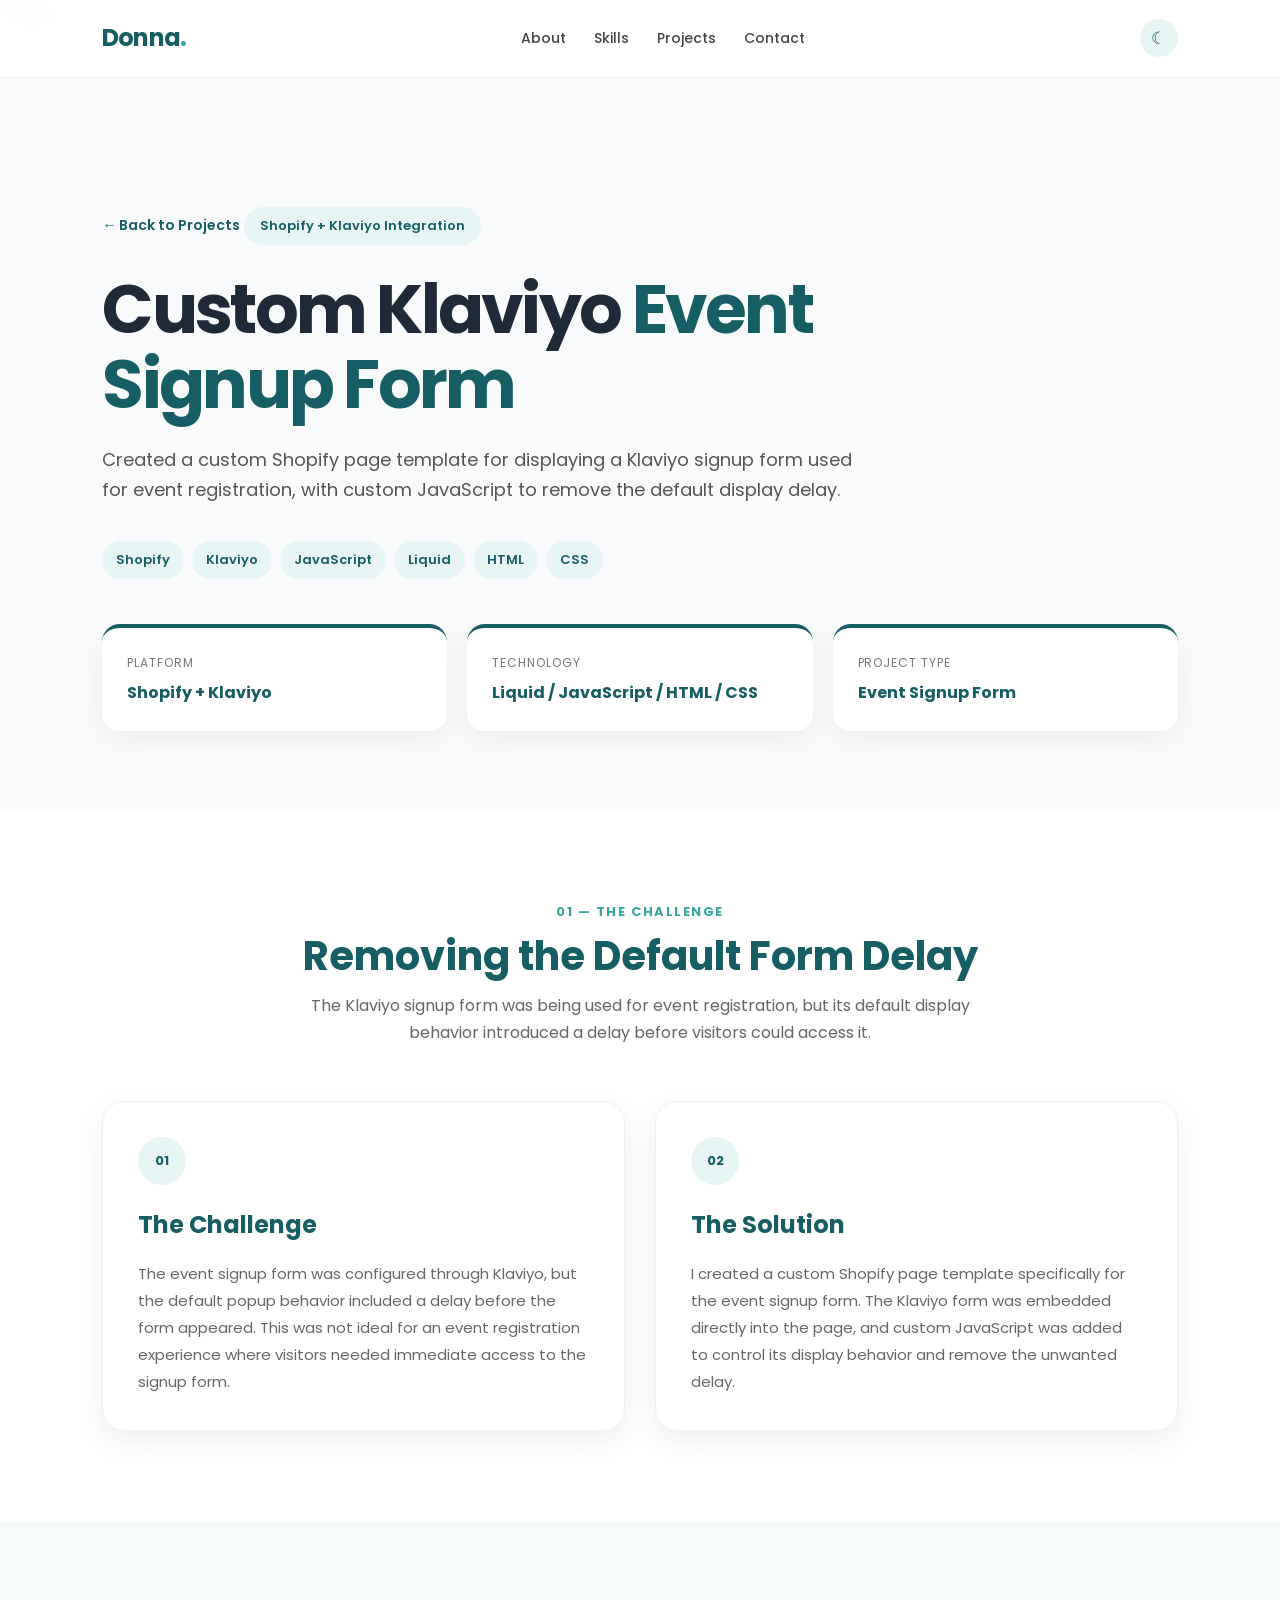
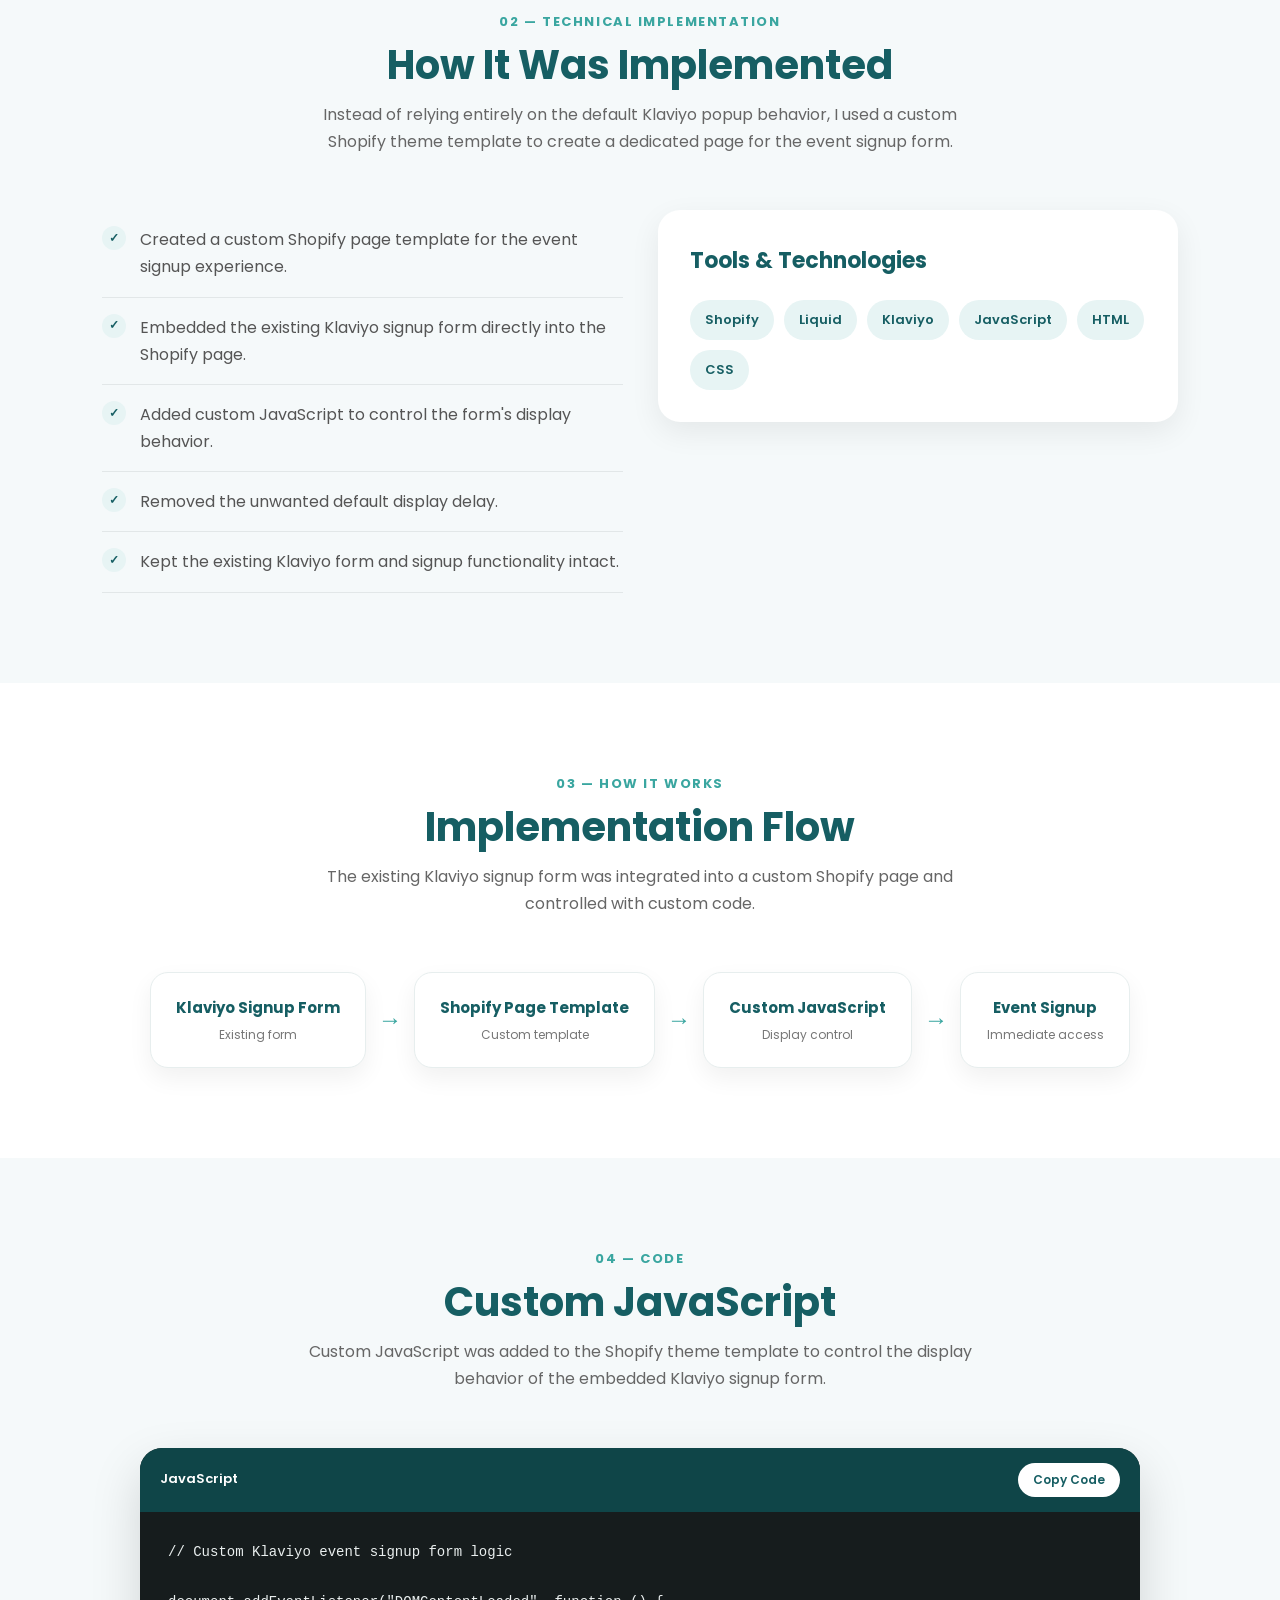
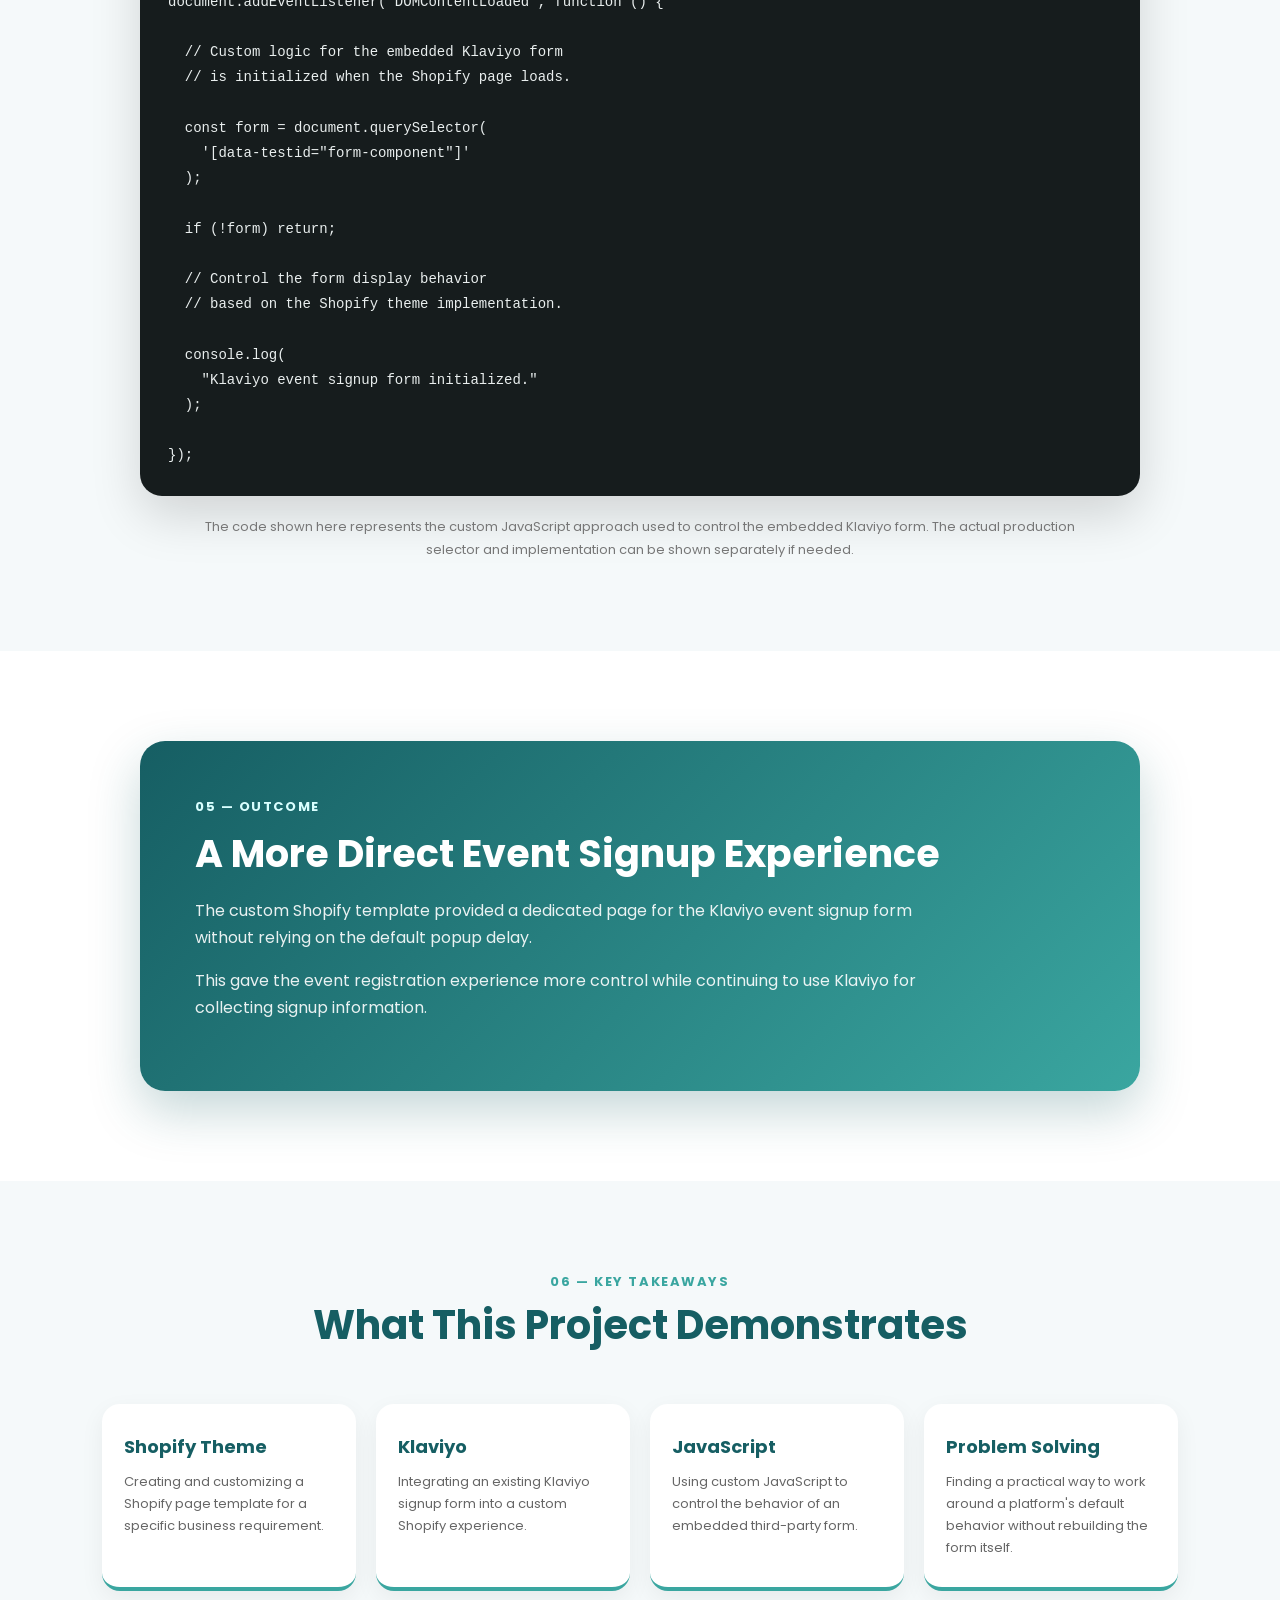
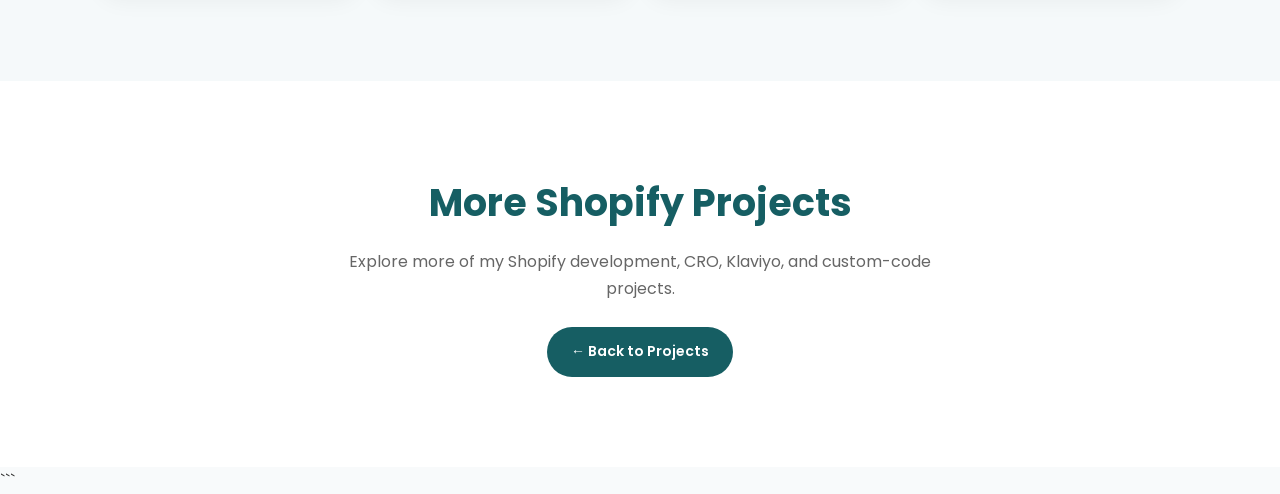
==== commit 0df612ec: "edit and update klaviyo-popup.html" ====
--- a/klaviyo-popup.html
+++ b/klaviyo-popup.html
@@ -1,25 +1,48 @@
+```html
 <!DOCTYPE html>
 <html lang="en">
+
 <head>
+
   <meta charset="UTF-8">
-  <meta name="viewport" content="width=device-width, initial-scale=1.0">
-
-  <title>Custom Klaviyo Popup Enhancement | Donna De Villa</title>
-
-  <!-- Google Font -->
+
+  <meta
+    name="viewport"
+    content="width=device-width, initial-scale=1.0"
+  >
+
+  <title>
+    Custom Klaviyo Event Signup Form | Donna De Villa
+  </title>
+
+
+  <!-- =====================================================
+       GOOGLE FONT
+  ====================================================== -->
+
   <link rel="preconnect" href="https://fonts.googleapis.com">
-  <link rel="preconnect" href="https://fonts.gstatic.com" crossorigin>
+
+  <link
+    rel="preconnect"
+    href="https://fonts.gstatic.com"
+    crossorigin
+  >
 
   <link
     href="https://fonts.googleapis.com/css2?family=Poppins:wght@300;400;500;600;700&display=swap"
     rel="stylesheet"
   >
 
+
+  <!-- =====================================================
+       CSS
+  ====================================================== -->
+
   <style>
 
-    /* =========================================================
+    /* =====================================================
        GLOBAL
-    ========================================================= */
+    ====================================================== */
 
     * {
       margin: 0;
@@ -36,7 +59,9 @@
       background: #F8FAFB;
       color: #333;
       line-height: 1.7;
-      transition: background .3s ease, color .3s ease;
+      transition:
+        background .3s ease,
+        color .3s ease;
     }
 
     a {
@@ -48,9 +73,9 @@
     }
 
 
-    /* =========================================================
+    /* =====================================================
        NAVBAR
-    ========================================================= */
+    ====================================================== */
 
     header {
       position: fixed;
@@ -62,6 +87,7 @@
 
     .navbar {
       width: 100%;
+
       padding: 18px 8%;
 
       display: flex;
@@ -69,17 +95,22 @@
       justify-content: space-between;
 
       background: rgba(255, 255, 255, .94);
+
       backdrop-filter: blur(12px);
 
-      border-bottom: 1px solid rgba(22, 94, 99, .08);
+      border-bottom:
+        1px solid rgba(22, 94, 99, .08);
 
       transition: .3s ease;
     }
 
     .logo {
       color: #165E63;
+
       font-size: 24px;
+
       font-weight: 700;
+
       letter-spacing: -.04em;
     }
 
@@ -89,14 +120,19 @@
 
     .nav-links {
       display: flex;
+
       align-items: center;
+
       gap: 28px;
     }
 
     .nav-links a {
       color: #444;
+
       font-size: 14px;
+
       font-weight: 500;
+
       transition: .3s ease;
     }
 
@@ -113,7 +149,10 @@
       justify-content: center;
 
       background: #E7F4F4;
+
       color: #165E63;
+
+      border: 0;
 
       border-radius: 50%;
 
@@ -126,17 +165,20 @@
 
     .theme-toggle:hover {
       background: #165E63;
+
       color: #fff;
+
       transform: rotate(10deg);
     }
 
 
-    /* =========================================================
+    /* =====================================================
        PAGE
-    ========================================================= */
+    ====================================================== */
 
     .case-page {
       background: #F8FAFB;
+
       padding-top: 70px;
     }
 
@@ -146,28 +188,35 @@
 
     .case-container {
       width: 100%;
+
       max-width: 1200px;
+
       margin: auto;
     }
 
 
-    /* =========================================================
+    /* =====================================================
        HERO
-    ========================================================= */
+    ====================================================== */
 
     .case-hero {
       background: #F8FAFB;
-      padding: 110px 8% 80px !important;
+
+      padding:
+        110px 8% 80px !important;
     }
 
     .case-back {
       display: inline-flex;
+
       align-items: center;
+
       gap: 8px;
 
       color: #165E63;
 
       font-size: 14px;
+
       font-weight: 600;
 
       margin-bottom: 35px;
@@ -177,6 +226,7 @@
 
     .case-back:hover {
       color: #0F4548;
+
       transform: translateX(-4px);
     }
 
@@ -184,6 +234,7 @@
       display: inline-block;
 
       background: #E7F4F4;
+
       color: #165E63;
 
       padding: 8px 16px;
@@ -191,6 +242,7 @@
       border-radius: 50px;
 
       font-size: 13px;
+
       font-weight: 600;
 
       margin-bottom: 20px;
@@ -201,7 +253,9 @@
 
       color: #1f2937;
 
-      font-size: clamp(42px, 6vw, 68px);
+      font-size:
+        clamp(42px, 6vw, 68px);
+
       line-height: 1.1;
 
       letter-spacing: -.04em;
@@ -224,13 +278,15 @@
     }
 
 
-    /* =========================================================
+    /* =====================================================
        TAGS
-    ========================================================= */
+    ====================================================== */
 
     .case-tags {
       display: flex;
+
       flex-wrap: wrap;
+
       gap: 8px;
 
       margin-bottom: 45px;
@@ -238,6 +294,7 @@
 
     .case-tags span {
       background: #E7F4F4;
+
       color: #165E63;
 
       padding: 8px 14px;
@@ -245,17 +302,21 @@
       border-radius: 50px;
 
       font-size: 13px;
+
       font-weight: 600;
     }
 
 
-    /* =========================================================
-       META CARDS
-    ========================================================= */
+    /* =====================================================
+       META
+    ====================================================== */
 
     .case-meta {
       display: grid;
-      grid-template-columns: repeat(3, 1fr);
+
+      grid-template-columns:
+        repeat(3, 1fr);
+
       gap: 20px;
     }
 
@@ -266,7 +327,8 @@
 
       border-radius: 18px;
 
-      border-top: 4px solid #165E63;
+      border-top:
+        4px solid #165E63;
 
       box-shadow:
         0 10px 30px rgba(0, 0, 0, .06);
@@ -278,7 +340,9 @@
       color: #777;
 
       font-size: 12px;
+
       text-transform: uppercase;
+
       letter-spacing: .08em;
 
       margin-bottom: 6px;
@@ -291,9 +355,9 @@
     }
 
 
-    /* =========================================================
+    /* =====================================================
        SECTIONS
-    ========================================================= */
+    ====================================================== */
 
     .case-section {
       background: #fff;
@@ -315,6 +379,7 @@
       color: #3AA6A0;
 
       font-size: 13px;
+
       font-weight: 700;
 
       letter-spacing: .12em;
@@ -341,14 +406,15 @@
     }
 
 
-    /* =========================================================
+    /* =====================================================
        CHALLENGE / SOLUTION
-    ========================================================= */
+    ====================================================== */
 
     .case-two-col {
       display: grid;
 
-      grid-template-columns: repeat(2, 1fr);
+      grid-template-columns:
+        repeat(2, 1fr);
 
       gap: 30px;
     }
@@ -372,7 +438,8 @@
       transform: translateY(-8px);
 
       box-shadow:
-        0 25px 50px rgba(22, 94, 99, .14);
+        0 25px 50px
+        rgba(22, 94, 99, .14);
     }
 
     .case-card .icon {
@@ -380,15 +447,19 @@
       height: 48px;
 
       display: flex;
+
       align-items: center;
+
       justify-content: center;
 
       background: #E7F4F4;
+
       color: #165E63;
 
       border-radius: 50%;
 
       font-size: 13px;
+
       font-weight: 700;
 
       margin-bottom: 20px;
@@ -411,14 +482,15 @@
     }
 
 
-    /* =========================================================
+    /* =====================================================
        IMPLEMENTATION
-    ========================================================= */
+    ====================================================== */
 
     .implementation-grid {
       display: grid;
 
-      grid-template-columns: 1fr 1fr;
+      grid-template-columns:
+        1fr 1fr;
 
       gap: 35px;
 
@@ -432,9 +504,11 @@
     .implementation-list li {
       position: relative;
 
-      padding: 16px 0 16px 38px;
-
-      border-bottom: 1px solid #e2e7e8;
+      padding:
+        16px 0 16px 38px;
+
+      border-bottom:
+        1px solid #e2e7e8;
 
       color: #555;
     }
@@ -445,21 +519,27 @@
       position: absolute;
 
       left: 0;
+
       top: 16px;
 
       width: 24px;
+
       height: 24px;
 
       display: flex;
+
       align-items: center;
+
       justify-content: center;
 
       background: #E7F4F4;
+
       color: #165E63;
 
       border-radius: 50%;
 
       font-size: 12px;
+
       font-weight: 700;
     }
 
@@ -484,6 +564,7 @@
 
     .tech-list {
       display: flex;
+
       flex-wrap: wrap;
 
       gap: 10px;
@@ -491,6 +572,7 @@
 
     .tech-list span {
       background: #E7F4F4;
+
       color: #165E63;
 
       padding: 9px 15px;
@@ -498,18 +580,20 @@
       border-radius: 50px;
 
       font-size: 13px;
+
       font-weight: 600;
     }
 
 
-    /* =========================================================
+    /* =====================================================
        FLOW
-    ========================================================= */
+    ====================================================== */
 
     .case-flow {
       display: flex;
 
       align-items: center;
+
       justify-content: center;
 
       gap: 12px;
@@ -528,10 +612,12 @@
 
       text-align: center;
 
-      border: 1px solid #e7eeee;
+      border:
+        1px solid #e7eeee;
 
       box-shadow:
-        0 10px 25px rgba(0, 0, 0, .06);
+        0 10px 25px
+        rgba(0, 0, 0, .06);
     }
 
     .flow-item strong {
@@ -561,14 +647,15 @@
     }
 
 
-    /* =========================================================
+    /* =====================================================
        CODE
-    ========================================================= */
+    ====================================================== */
 
     .code-intro {
       max-width: 750px;
 
-      margin: 0 auto 25px;
+      margin:
+        0 auto 25px;
 
       text-align: center;
 
@@ -587,13 +674,15 @@
       overflow: hidden;
 
       box-shadow:
-        0 20px 50px rgba(0, 0, 0, .15);
+        0 20px 50px
+        rgba(0, 0, 0, .15);
     }
 
     .code-header {
       display: flex;
 
       align-items: center;
+
       justify-content: space-between;
 
       padding: 15px 20px;
@@ -605,6 +694,7 @@
 
     .code-header span {
       font-size: 13px;
+
       font-weight: 600;
     }
 
@@ -612,6 +702,7 @@
       border: 0;
 
       background: #fff;
+
       color: #165E63;
 
       padding: 8px 15px;
@@ -619,6 +710,7 @@
       border-radius: 20px;
 
       font-size: 12px;
+
       font-weight: 600;
 
       cursor: pointer;
@@ -639,7 +731,9 @@
 
       color: #e9eeee;
 
-      font-family: "Courier New", monospace;
+      font-family:
+        "Courier New",
+        monospace;
 
       font-size: 14px;
 
@@ -649,7 +743,8 @@
     .code-note {
       max-width: 900px;
 
-      margin: 20px auto 0;
+      margin:
+        20px auto 0;
 
       color: #777;
 
@@ -659,9 +754,9 @@
     }
 
 
-    /* =========================================================
+    /* =====================================================
        OUTCOME
-    ========================================================= */
+    ====================================================== */
 
     .outcome-card {
       max-width: 1000px;
@@ -682,13 +777,15 @@
       color: #fff;
 
       box-shadow:
-        0 20px 50px rgba(22, 94, 99, .25);
+        0 20px 50px
+        rgba(22, 94, 99, .25);
     }
 
     .outcome-card .number {
       color: #D9FFFF;
 
       font-size: 13px;
+
       font-weight: 700;
 
       letter-spacing: .12em;
@@ -701,21 +798,23 @@
 
       line-height: 1.25;
 
-      margin: 12px 0 20px;
+      margin:
+        12px 0 20px;
     }
 
     .outcome-card p {
       max-width: 760px;
 
-      color: rgba(255,255,255,.9);
+      color:
+        rgba(255, 255, 255, .9);
 
       margin-bottom: 15px;
     }
 
 
-    /* =========================================================
+    /* =====================================================
        TAKEAWAYS
-    ========================================================= */
+    ====================================================== */
 
     .takeaway-grid {
       display: grid;
@@ -733,10 +832,12 @@
 
       border-radius: 18px;
 
-      border-bottom: 4px solid #3AA6A0;
+      border-bottom:
+        4px solid #3AA6A0;
 
       box-shadow:
-        0 8px 25px rgba(0, 0, 0, .06);
+        0 8px 25px
+        rgba(0, 0, 0, .06);
 
       transition: .3s ease;
     }
@@ -762,9 +863,9 @@
     }
 
 
-    /* =========================================================
+    /* =====================================================
        CTA
-    ========================================================= */
+    ====================================================== */
 
     .case-cta {
       text-align: center;
@@ -783,7 +884,8 @@
     .case-cta p {
       max-width: 650px;
 
-      margin: 0 auto 25px;
+      margin:
+        0 auto 25px;
 
       color: #666;
     }
@@ -792,16 +894,19 @@
       display: inline-flex;
 
       align-items: center;
+
       justify-content: center;
 
       padding: 13px 24px;
 
       background: #165E63;
+
       color: #fff;
 
       border-radius: 50px;
 
       font-size: 14px;
+
       font-weight: 600;
 
       transition: .3s ease;
@@ -813,21 +918,24 @@
       transform: translateY(-3px);
 
       box-shadow:
-        0 10px 25px rgba(22, 94, 99, .2);
-    }
-
-
-    /* =========================================================
+        0 10px 25px
+        rgba(22, 94, 99, .2);
+    }
+
+
+    /* =====================================================
        SCROLL PROGRESS
-    ========================================================= */
+    ====================================================== */
 
     .scroll-progress {
       position: fixed;
 
       top: 0;
+
       left: 0;
 
       width: 0%;
+
       height: 3px;
 
       z-index: 2000;
@@ -841,21 +949,25 @@
     }
 
 
-    /* =========================================================
+    /* =====================================================
        BACK TO TOP
-    ========================================================= */
+    ====================================================== */
 
     .back-to-top {
       position: fixed;
 
       right: 25px;
+
       bottom: 25px;
 
       width: 45px;
+
       height: 45px;
 
       display: flex;
+
       align-items: center;
+
       justify-content: center;
 
       border: 0;
@@ -863,6 +975,7 @@
       border-radius: 50%;
 
       background: #165E63;
+
       color: #fff;
 
       font-size: 18px;
@@ -870,9 +983,11 @@
       cursor: pointer;
 
       opacity: 0;
+
       visibility: hidden;
 
-      transform: translateY(15px);
+      transform:
+        translateY(15px);
 
       transition: .3s ease;
 
@@ -881,29 +996,34 @@
 
     .back-to-top.show {
       opacity: 1;
+
       visibility: visible;
 
-      transform: translateY(0);
+      transform:
+        translateY(0);
     }
 
     .back-to-top:hover {
       background: #0F4548;
 
-      transform: translateY(-3px);
-    }
-
-
-    /* =========================================================
+      transform:
+        translateY(-3px);
+    }
+
+
+    /* =====================================================
        DARK MODE
-    ========================================================= */
+    ====================================================== */
 
     body.dark-mode {
       background: #121212;
+
       color: #eee;
     }
 
     body.dark-mode .navbar {
-      background: rgba(23, 23, 23, .95);
+      background:
+        rgba(23, 23, 23, .95);
 
       border-bottom-color:
         rgba(89, 199, 194, .1);
@@ -976,13 +1096,14 @@
 
     body.dark-mode .theme-toggle {
       background: #333;
+
       color: #59C7C2;
     }
 
 
-    /* =========================================================
+    /* =====================================================
        MOBILE
-    ========================================================= */
+    ====================================================== */
 
     @media (max-width: 900px) {
 
@@ -995,7 +1116,8 @@
       }
 
       .takeaway-grid {
-        grid-template-columns: repeat(2, 1fr);
+        grid-template-columns:
+          repeat(2, 1fr);
       }
 
     }
@@ -1004,7 +1126,8 @@
     @media (max-width: 768px) {
 
       .navbar {
-        padding: 15px 6%;
+        padding:
+          15px 6%;
       }
 
       .nav-links {
@@ -1012,7 +1135,8 @@
       }
 
       .case-page section {
-        padding: 70px 6%;
+        padding:
+          70px 6%;
       }
 
       .case-hero {
@@ -1053,7 +1177,8 @@
       }
 
       .flow-arrow {
-        transform: rotate(90deg);
+        transform:
+          rotate(90deg);
       }
 
       .flow-item {
@@ -1066,48 +1191,59 @@
 
       .back-to-top {
         right: 18px;
+
         bottom: 18px;
       }
 
     }
 
   </style>
+
 </head>
 
 
 <body>
 
 
-  <!-- =======================================================
+  <!-- =====================================================
        NAVBAR
-  ======================================================== -->
+  ====================================================== -->
 
   <header>
 
     <div class="navbar">
 
-      <a href="index.html" class="logo">
+
+      <a
+        href="index.html"
+        class="logo"
+      >
         Donna<span>.</span>
       </a>
 
 
       <nav class="nav-links">
+
 
         <a href="index.html#about">
           About
         </a>
 
+
         <a href="index.html#skills">
           Skills
         </a>
 
+
         <a href="index.html#projects">
           Projects
         </a>
 
+
         <a href="index.html#contact">
           Contact
         </a>
+
 
       </nav>
 
@@ -1116,26 +1252,28 @@
         class="theme-toggle"
         id="themeToggle"
         aria-label="Toggle dark mode"
+        type="button"
       >
         ☾
       </button>
 
+
     </div>
 
   </header>
 
 
 
-  <!-- =======================================================
-       PAGE
-  ======================================================== -->
+  <!-- =====================================================
+       MAIN CONTENT
+  ====================================================== -->
 
   <main class="case-page">
 
 
-    <!-- =====================================================
+    <!-- ===================================================
          HERO
-    ====================================================== -->
+    ==================================================== -->
 
     <section class="case-hero">
 
@@ -1151,32 +1289,35 @@
 
 
         <span class="case-label">
-          Custom Code Project
+          Shopify + Klaviyo Integration
         </span>
 
 
         <h1>
           Custom Klaviyo
-          <span>Popup Enhancement</span>
+          <span>Event Signup Form</span>
         </h1>
 
 
         <p class="case-intro">
 
-          Enhanced an existing Klaviyo popup using custom
-          JavaScript to control its display behavior and
-          provide immediate promotional visibility.
+          Created a custom Shopify page template for
+          displaying a Klaviyo signup form used for
+          event registration, with custom JavaScript
+          to remove the default display delay.
 
         </p>
 
 
         <div class="case-tags">
 
+          <span>Shopify</span>
+
+          <span>Klaviyo</span>
+
           <span>JavaScript</span>
 
-          <span>Klaviyo</span>
-
-          <span>Shopify</span>
+          <span>Liquid</span>
 
           <span>HTML</span>
 
@@ -1195,7 +1336,7 @@
             </small>
 
             <strong>
-              Klaviyo + Shopify
+              Shopify + Klaviyo
             </strong>
 
           </div>
@@ -1208,7 +1349,7 @@
             </small>
 
             <strong>
-              JavaScript / HTML / CSS
+              Liquid / JavaScript / HTML / CSS
             </strong>
 
           </div>
@@ -1221,7 +1362,7 @@
             </small>
 
             <strong>
-              Custom Functionality
+              Event Signup Form
             </strong>
 
           </div>
@@ -1229,233 +1370,315 @@
 
         </div>
 
+
       </div>
 
     </section>
 
 
 
-    <!-- =====================================================
+    <!-- ===================================================
          CHALLENGE / SOLUTION
-    ====================================================== -->
+    ==================================================== -->
 
     <section class="case-section">
 
+
       <div class="case-container">
 
 
         <div class="case-heading">
+
 
           <span class="number">
             01 — THE CHALLENGE
           </span>
 
+
           <h2>
-            Working Around the Default Behavior
+            Removing the Default Form Delay
           </h2>
 
+
           <p>
 
-            The existing Klaviyo popup relied on its default
-            display timing, creating a limitation for promotional
-            campaigns that needed more immediate visibility.
+            The Klaviyo signup form was being used
+            for event registration, but its default
+            display behavior introduced a delay before
+            visitors could access it.
 
           </p>
 
+
         </div>
 
 
+
         <div class="case-two-col">
 
 
+          <!-- Challenge -->
+
           <div class="case-card">
+
 
             <div class="icon">
               01
             </div>
 
+
             <h3>
               The Challenge
             </h3>
 
+
             <p>
 
-              The popup depended on Klaviyo's default timing
-              behavior before becoming visible to visitors.
-              This limited control over when promotional
-              content was presented.
+              The event signup form was configured
+              through Klaviyo, but the default popup
+              behavior included a delay before the form
+              appeared. This was not ideal for an event
+              registration experience where visitors
+              needed immediate access to the signup form.
 
             </p>
 
+
           </div>
 
 
+
+          <!-- Solution -->
+
           <div class="case-card">
+
 
             <div class="icon">
               02
             </div>
 
+
             <h3>
               The Solution
             </h3>
 
+
             <p>
 
-              I implemented custom JavaScript to modify the
-              popup display behavior while keeping the existing
-              Klaviyo setup, promotional content, and design intact.
+              I created a custom Shopify page template
+              specifically for the event signup form.
+              The Klaviyo form was embedded directly
+              into the page, and custom JavaScript was
+              added to control its display behavior and
+              remove the unwanted delay.
 
             </p>
 
+
           </div>
 
 
         </div>
 
+
       </div>
 
+
     </section>
 
 
 
-    <!-- =====================================================
+    <!-- ===================================================
          TECHNICAL IMPLEMENTATION
-    ====================================================== -->
+    ==================================================== -->
 
     <section class="case-section alt">
 
+
       <div class="case-container">
 
 
         <div class="case-heading">
+
 
           <span class="number">
             02 — TECHNICAL IMPLEMENTATION
           </span>
 
+
           <h2>
             How It Was Implemented
           </h2>
 
+
           <p>
 
-            A lightweight custom-code approach was used instead
-            of rebuilding the existing popup from scratch.
+            Instead of relying entirely on the default
+            Klaviyo popup behavior, I used a custom
+            Shopify theme template to create a dedicated
+            page for the event signup form.
 
           </p>
 
+
         </div>
 
 
+
         <div class="implementation-grid">
 
 
           <div>
 
+
             <ul class="implementation-list">
 
+
               <li>
-                Identified the limitation in the default
-                Klaviyo popup timing.
+                Created a custom Shopify page template
+                for the event signup experience.
               </li>
 
+
               <li>
-                Added custom JavaScript to control popup behavior.
+                Embedded the existing Klaviyo signup
+                form directly into the Shopify page.
               </li>
 
+
               <li>
-                Integrated the custom logic with the existing
-                Klaviyo popup.
+                Added custom JavaScript to control
+                the form's display behavior.
               </li>
 
+
               <li>
-                Preserved the existing popup design and
-                promotional content.
+                Removed the unwanted default display
+                delay.
               </li>
 
+
               <li>
-                Tested the popup behavior to ensure it
-                appeared as intended.
+                Kept the existing Klaviyo form and
+                signup functionality intact.
               </li>
 
+
             </ul>
 
+
           </div>
 
 
+
           <div class="tech-panel">
+
 
             <h3>
               Tools & Technologies
             </h3>
 
+
             <div class="tech-list">
 
-              <span>JavaScript</span>
-
-              <span>Klaviyo</span>
-
-              <span>Shopify</span>
-
-              <span>HTML</span>
-
-              <span>CSS</span>
+
+              <span>
+                Shopify
+              </span>
+
+
+              <span>
+                Liquid
+              </span>
+
+
+              <span>
+                Klaviyo
+              </span>
+
+
+              <span>
+                JavaScript
+              </span>
+
+
+              <span>
+                HTML
+              </span>
+
+
+              <span>
+                CSS
+              </span>
+
 
             </div>
 
+
           </div>
 
 
         </div>
 
+
       </div>
 
+
     </section>
 
 
 
-    <!-- =====================================================
+    <!-- ===================================================
          HOW IT WORKS
-    ====================================================== -->
+    ==================================================== -->
 
     <section class="case-section">
 
+
       <div class="case-container">
 
 
         <div class="case-heading">
+
 
           <span class="number">
             03 — HOW IT WORKS
           </span>
 
+
           <h2>
             Implementation Flow
           </h2>
 
+
           <p>
 
-            The custom logic works alongside the existing
-            Klaviyo implementation.
+            The existing Klaviyo signup form was
+            integrated into a custom Shopify page
+            and controlled with custom code.
 
           </p>
 
+
         </div>
 
 
+
         <div class="case-flow">
 
 
           <div class="flow-item">
 
+
             <strong>
-              Klaviyo Popup
+              Klaviyo Signup Form
             </strong>
 
+
             <small>
-              Existing setup
+              Existing form
             </small>
+
 
           </div>
 
@@ -1467,13 +1690,37 @@
 
           <div class="flow-item">
 
+
+            <strong>
+              Shopify Page Template
+            </strong>
+
+
+            <small>
+              Custom template
+            </small>
+
+
+          </div>
+
+
+          <div class="flow-arrow">
+            →
+          </div>
+
+
+          <div class="flow-item">
+
+
             <strong>
               Custom JavaScript
             </strong>
 
+
             <small>
-              Custom logic
+              Display control
             </small>
+
 
           </div>
 
@@ -1485,77 +1732,71 @@
 
           <div class="flow-item">
 
+
             <strong>
-              Display Logic
+              Event Signup
             </strong>
 
+
             <small>
-              Controlled behavior
+              Immediate access
             </small>
 
+
           </div>
 
 
-          <div class="flow-arrow">
-            →
-          </div>
-
-
-          <div class="flow-item">
-
-            <strong>
-              Popup Visibility
-            </strong>
-
-            <small>
-              Immediate presentation
-            </small>
-
-          </div>
-
-
         </div>
 
+
       </div>
 
+
     </section>
 
 
 
-    <!-- =====================================================
+    <!-- ===================================================
          CODE
-    ====================================================== -->
+    ==================================================== -->
 
     <section class="case-section alt">
 
+
       <div class="case-container">
 
 
         <div class="case-heading">
+
 
           <span class="number">
             04 — CODE
           </span>
 
+
           <h2>
-            Custom JavaScript Approach
+            Custom JavaScript
           </h2>
 
+
           <p class="code-intro">
 
-            The implementation used JavaScript to interact
-            with the existing Klaviyo popup rather than
-            replacing the entire popup experience.
+            Custom JavaScript was added to the Shopify
+            theme template to control the display behavior
+            of the embedded Klaviyo signup form.
 
           </p>
 
+
         </div>
 
 
+
         <div class="code-wrapper">
 
 
           <div class="code-header">
+
 
             <span>
               JavaScript
@@ -1570,26 +1811,29 @@
               Copy Code
             </button>
 
+
           </div>
 
 
-          <pre id="codeBlock"><code>// Custom Klaviyo popup logic
+
+          <pre id="codeBlock"><code>// Custom Klaviyo event signup form logic
 
 document.addEventListener("DOMContentLoaded", function () {
 
-  // Locate the existing Klaviyo popup
-  const popup = document.querySelector(
+  // Custom logic for the embedded Klaviyo form
+  // is initialized when the Shopify page loads.
+
+  const form = document.querySelector(
     '[data-testid="form-component"]'
   );
 
-  if (!popup) return;
-
-  // Custom popup behavior
-  // can be added here based on
-  // the specific Klaviyo implementation.
+  if (!form) return;
+
+  // Control the form display behavior
+  // based on the Shopify theme implementation.
 
   console.log(
-    "Custom Klaviyo popup logic initialized."
+    "Klaviyo event signup form initialized."
   );
 
 });</code></pre>
@@ -1598,25 +1842,31 @@
         </div>
 
 
+
         <p class="code-note">
 
-          Note: Replace this example snippet with the actual
-          production JavaScript used in the project before
-          publishing the code publicly.
+          The code shown here represents the custom
+          JavaScript approach used to control the
+          embedded Klaviyo form. The actual production
+          selector and implementation can be shown
+          separately if needed.
 
         </p>
 
+
       </div>
 
+
     </section>
 
 
 
-    <!-- =====================================================
+    <!-- ===================================================
          OUTCOME
-    ====================================================== -->
+    ==================================================== -->
 
     <section class="case-section">
+
 
       <div class="case-container">
 
@@ -1630,138 +1880,166 @@
 
 
           <h2>
-            Improved Control Over Promotional Visibility
+            A More Direct Event Signup Experience
           </h2>
 
 
           <p>
 
-            The enhancement provided a more immediate promotional
-            touchpoint for website visitors while maintaining the
-            existing Klaviyo popup setup.
+            The custom Shopify template provided a
+            dedicated page for the Klaviyo event signup
+            form without relying on the default popup delay.
 
           </p>
 
 
           <p>
 
-            Rather than relying solely on the platform's default
-            behavior, the popup could be controlled through
-            custom JavaScript logic.
+            This gave the event registration experience
+            more control while continuing to use Klaviyo
+            for collecting signup information.
 
           </p>
 
 
         </div>
 
+
       </div>
 
+
     </section>
 
 
 
-    <!-- =====================================================
+    <!-- ===================================================
          KEY TAKEAWAYS
-    ====================================================== -->
+    ==================================================== -->
 
     <section class="case-section alt">
 
+
       <div class="case-container">
 
 
         <div class="case-heading">
+
 
           <span class="number">
             06 — KEY TAKEAWAYS
           </span>
 
+
           <h2>
             What This Project Demonstrates
           </h2>
 
+
         </div>
 
 
+
         <div class="takeaway-grid">
 
 
           <div class="takeaway-card">
+
+
+            <h3>
+              Shopify Theme
+            </h3>
+
+
+            <p>
+
+              Creating and customizing a Shopify
+              page template for a specific business
+              requirement.
+
+            </p>
+
+
+          </div>
+
+
+
+          <div class="takeaway-card">
+
+
+            <h3>
+              Klaviyo
+            </h3>
+
+
+            <p>
+
+              Integrating an existing Klaviyo signup
+              form into a custom Shopify experience.
+
+            </p>
+
+
+          </div>
+
+
+
+          <div class="takeaway-card">
+
 
             <h3>
               JavaScript
             </h3>
 
+
             <p>
 
-              Using custom JavaScript to extend existing
-              platform functionality.
+              Using custom JavaScript to control
+              the behavior of an embedded
+              third-party form.
 
             </p>
 
+
           </div>
 
 
+
           <div class="takeaway-card">
 
-            <h3>
-              Klaviyo
-            </h3>
-
-            <p>
-
-              Working with a third-party marketing platform
-              and its popup implementation.
-
-            </p>
-
-          </div>
-
-
-          <div class="takeaway-card">
 
             <h3>
               Problem Solving
             </h3>
 
+
             <p>
 
-              Identifying a platform limitation and creating
-              a practical technical solution.
+              Finding a practical way to work around
+              a platform's default behavior without
+              rebuilding the form itself.
 
             </p>
 
+
           </div>
 
 
-          <div class="takeaway-card">
-
-            <h3>
-              UX
-            </h3>
-
-            <p>
-
-              Considering how promotional content is presented
-              during the customer journey.
-
-            </p>
-
-          </div>
-
-
         </div>
 
+
       </div>
 
+
     </section>
 
 
 
-    <!-- =====================================================
+    <!-- ===================================================
          CTA
-    ====================================================== -->
+    ==================================================== -->
 
     <section class="case-cta">
+
 
       <div class="case-container">
 
@@ -1789,6 +2067,7 @@
 
       </div>
 
+
     </section>
 
 
@@ -1796,9 +2075,9 @@
 
 
 
-  <!-- =======================================================
+  <!-- =====================================================
        SCROLL PROGRESS
-  ======================================================== -->
+  ====================================================== -->
 
   <div
     class="scroll-progress"
@@ -1807,9 +2086,9 @@
 
 
 
-  <!-- =======================================================
+  <!-- =====================================================
        BACK TO TOP
-  ======================================================== -->
+  ====================================================== -->
 
   <button
     class="back-to-top"
@@ -1822,26 +2101,34 @@
 
 
 
-  <!-- =======================================================
+  <!-- =====================================================
        JAVASCRIPT
-  ======================================================== -->
+  ====================================================== -->
 
   <script>
 
-    /* =========================================================
+
+    /* =====================================================
        DARK MODE
-    ========================================================= */
+    ====================================================== */
 
     const themeToggle =
-      document.getElementById("themeToggle");
+      document.getElementById(
+        "themeToggle"
+      );
+
 
     const savedTheme =
-      localStorage.getItem("theme");
+      localStorage.getItem(
+        "theme"
+      );
 
 
     if (savedTheme === "dark") {
 
-      document.body.classList.add("dark-mode");
+      document.body.classList.add(
+        "dark-mode"
+      );
 
       themeToggle.textContent = "☀";
 
@@ -1851,6 +2138,7 @@
     themeToggle.addEventListener(
       "click",
       function () {
+
 
         document.body.classList.toggle(
           "dark-mode"
@@ -1865,38 +2153,50 @@
 
         localStorage.setItem(
           "theme",
-          isDark ? "dark" : "light"
+          isDark
+            ? "dark"
+            : "light"
         );
 
 
         themeToggle.textContent =
-          isDark ? "☀" : "☾";
+          isDark
+            ? "☀"
+            : "☾";
+
 
       }
     );
 
 
 
-    /* =========================================================
-       COPY CODE BUTTON
-    ========================================================= */
+    /* =====================================================
+       COPY CODE
+    ====================================================== */
 
     const copyButton =
-      document.getElementById("copyCode");
+      document.getElementById(
+        "copyCode"
+      );
+
 
     const codeBlock =
-      document.getElementById("codeBlock");
+      document.getElementById(
+        "codeBlock"
+      );
 
 
     copyButton.addEventListener(
       "click",
       async function () {
 
+
         const code =
           codeBlock.innerText;
 
 
         try {
+
 
           await navigator.clipboard.writeText(
             code
@@ -1910,8 +2210,10 @@
           setTimeout(
             function () {
 
+
               copyButton.textContent =
                 "Copy Code";
+
 
             },
             1500
@@ -1920,6 +2222,7 @@
 
         } catch (error) {
 
+
           copyButton.textContent =
             "Copy Failed";
 
@@ -1927,23 +2230,27 @@
           setTimeout(
             function () {
 
+
               copyButton.textContent =
                 "Copy Code";
+
 
             },
             1500
           );
 
+
         }
+
 
       }
     );
 
 
 
-    /* =========================================================
+    /* =====================================================
        SCROLL PROGRESS
-    ========================================================= */
+    ====================================================== */
 
     const scrollProgress =
       document.getElementById(
@@ -1953,23 +2260,30 @@
 
     function updateScrollProgress() {
 
+
       const scrollTop =
         window.scrollY;
 
 
       const documentHeight =
-        document.documentElement.scrollHeight -
-        document.documentElement.clientHeight;
+        document.documentElement
+          .scrollHeight -
+        document.documentElement
+          .clientHeight;
 
 
       const progress =
         documentHeight > 0
-          ? (scrollTop / documentHeight) * 100
+          ? (
+              scrollTop /
+              documentHeight
+            ) * 100
           : 0;
 
 
       scrollProgress.style.width =
         progress + "%";
+
 
     }
 
@@ -1984,9 +2298,9 @@
 
 
 
-    /* =========================================================
+    /* =====================================================
        BACK TO TOP
-    ========================================================= */
+    ====================================================== */
 
     const backToTop =
       document.getElementById(
@@ -1998,19 +2312,25 @@
       "scroll",
       function () {
 
+
         if (window.scrollY > 500) {
+
 
           backToTop.classList.add(
             "show"
           );
 
+
         } else {
+
 
           backToTop.classList.remove(
             "show"
           );
 
+
         }
+
 
       }
     );
@@ -2020,19 +2340,24 @@
       "click",
       function () {
 
+
         window.scrollTo({
+
           top: 0,
+
           behavior: "smooth"
+
         });
+
 
       }
     );
 
 
 
-    /* =========================================================
-       NAVBAR SCROLL EFFECT
-    ========================================================= */
+    /* =====================================================
+       NAVBAR SHADOW
+    ====================================================== */
 
     const navbar =
       document.querySelector(
@@ -2044,22 +2369,32 @@
       "scroll",
       function () {
 
+
         if (window.scrollY > 30) {
+
 
           navbar.style.boxShadow =
             "0 8px 30px rgba(0,0,0,.06)";
 
+
         } else {
+
 
           navbar.style.boxShadow =
             "none";
 
+
         }
+
 
       }
     );
 
+
   </script>
 
+
 </body>
-</html>+
+</html>
+```
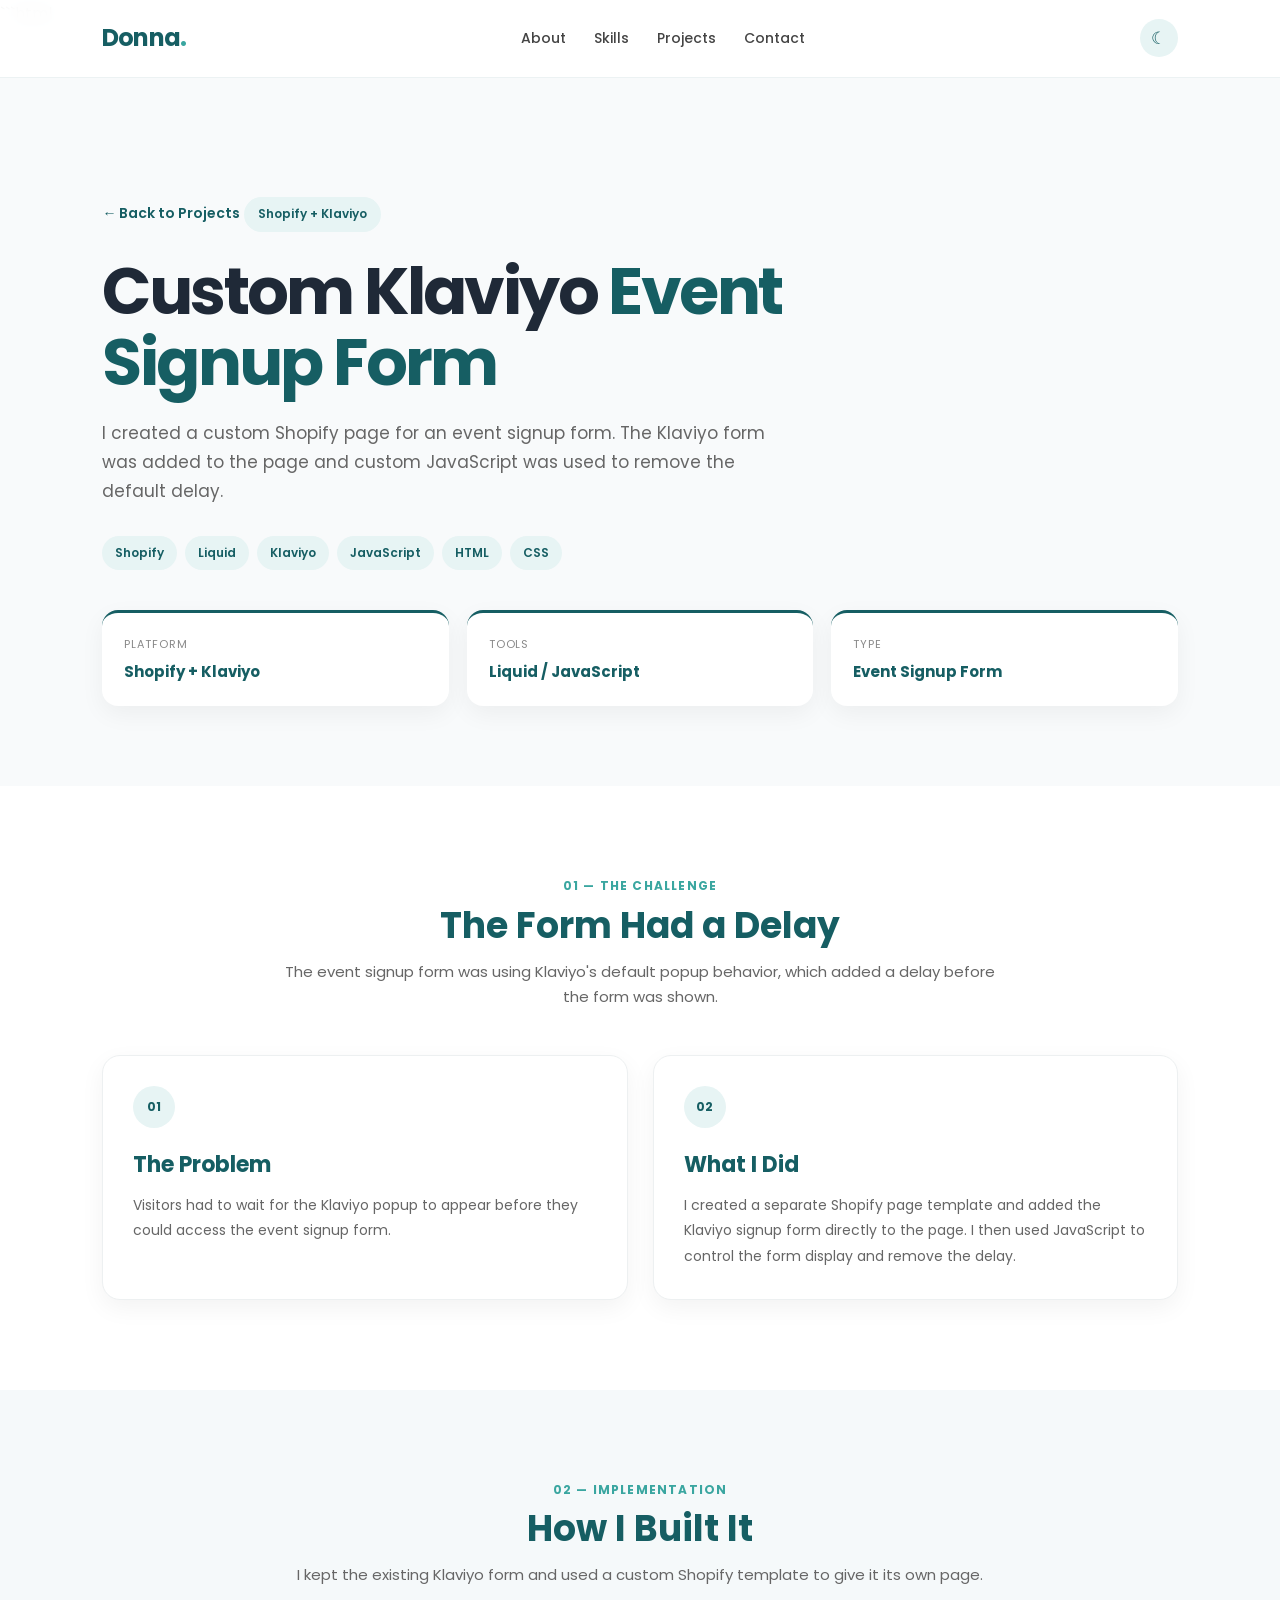
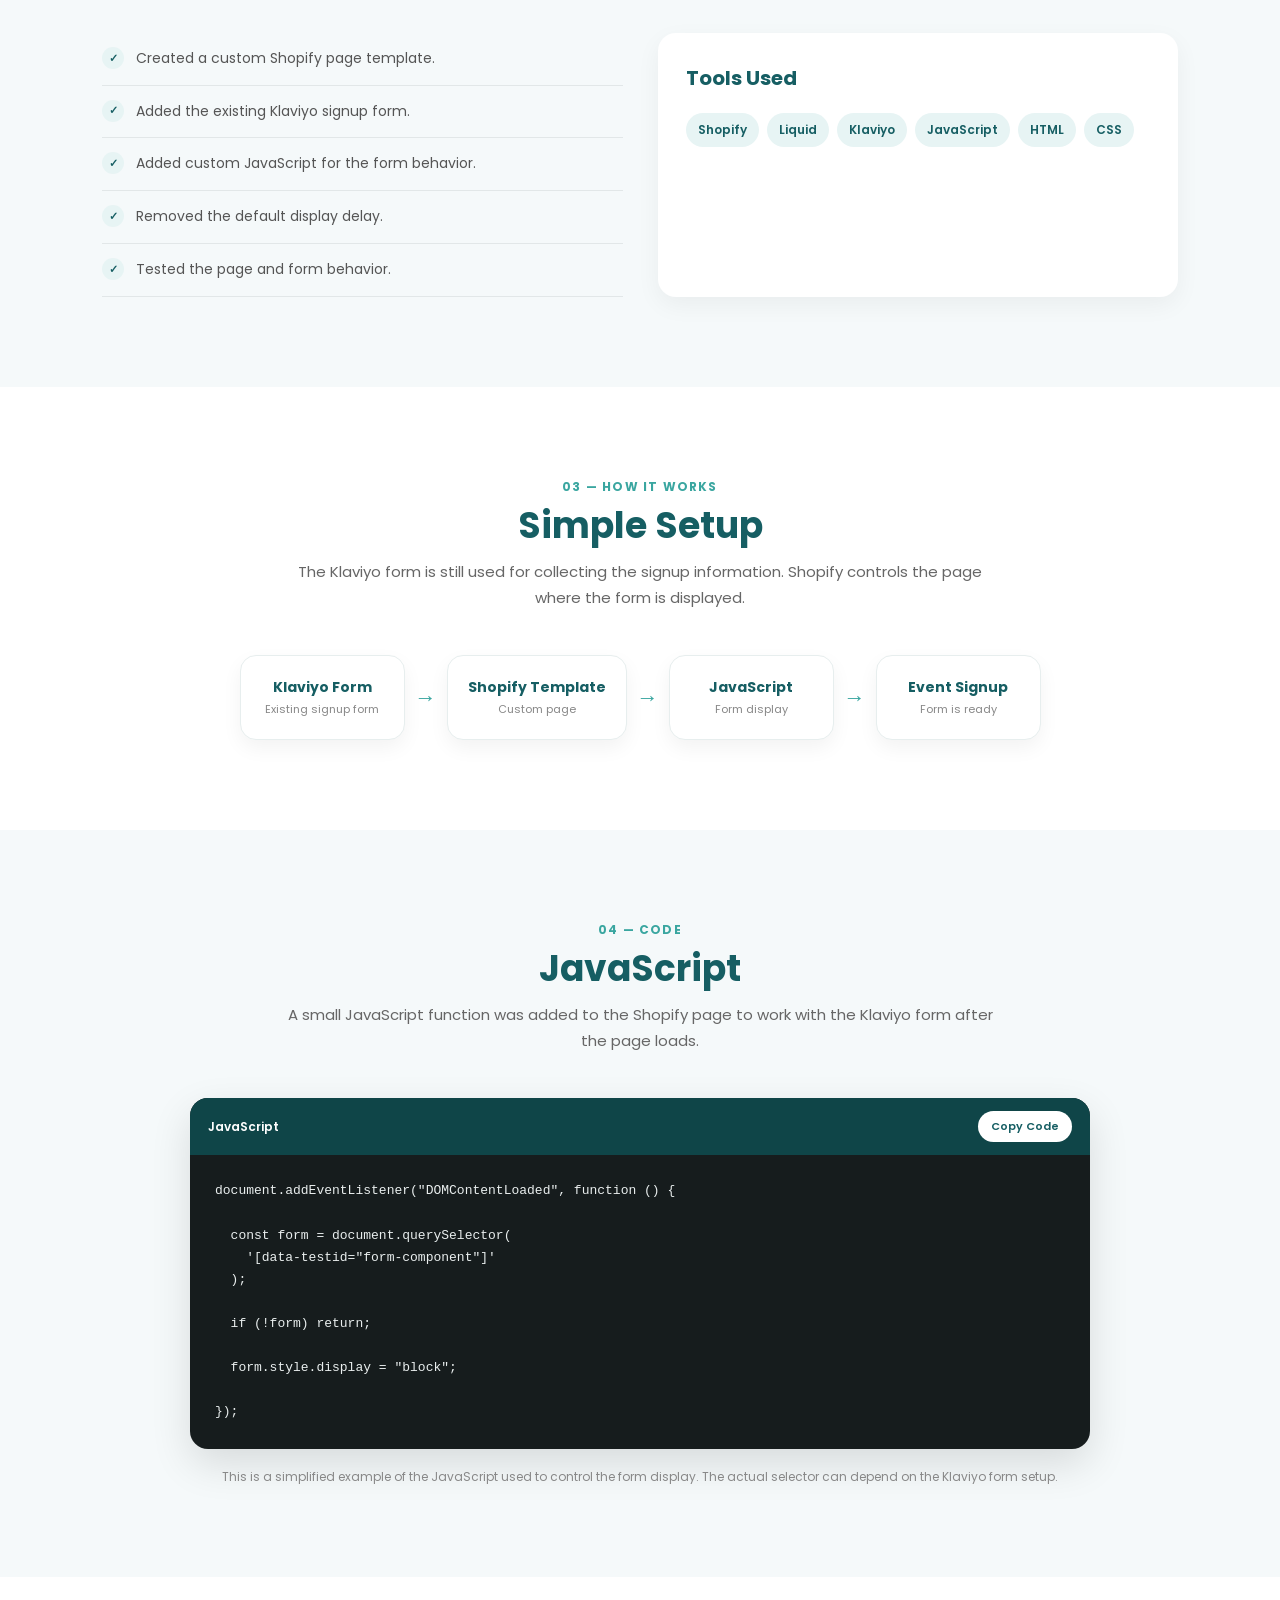
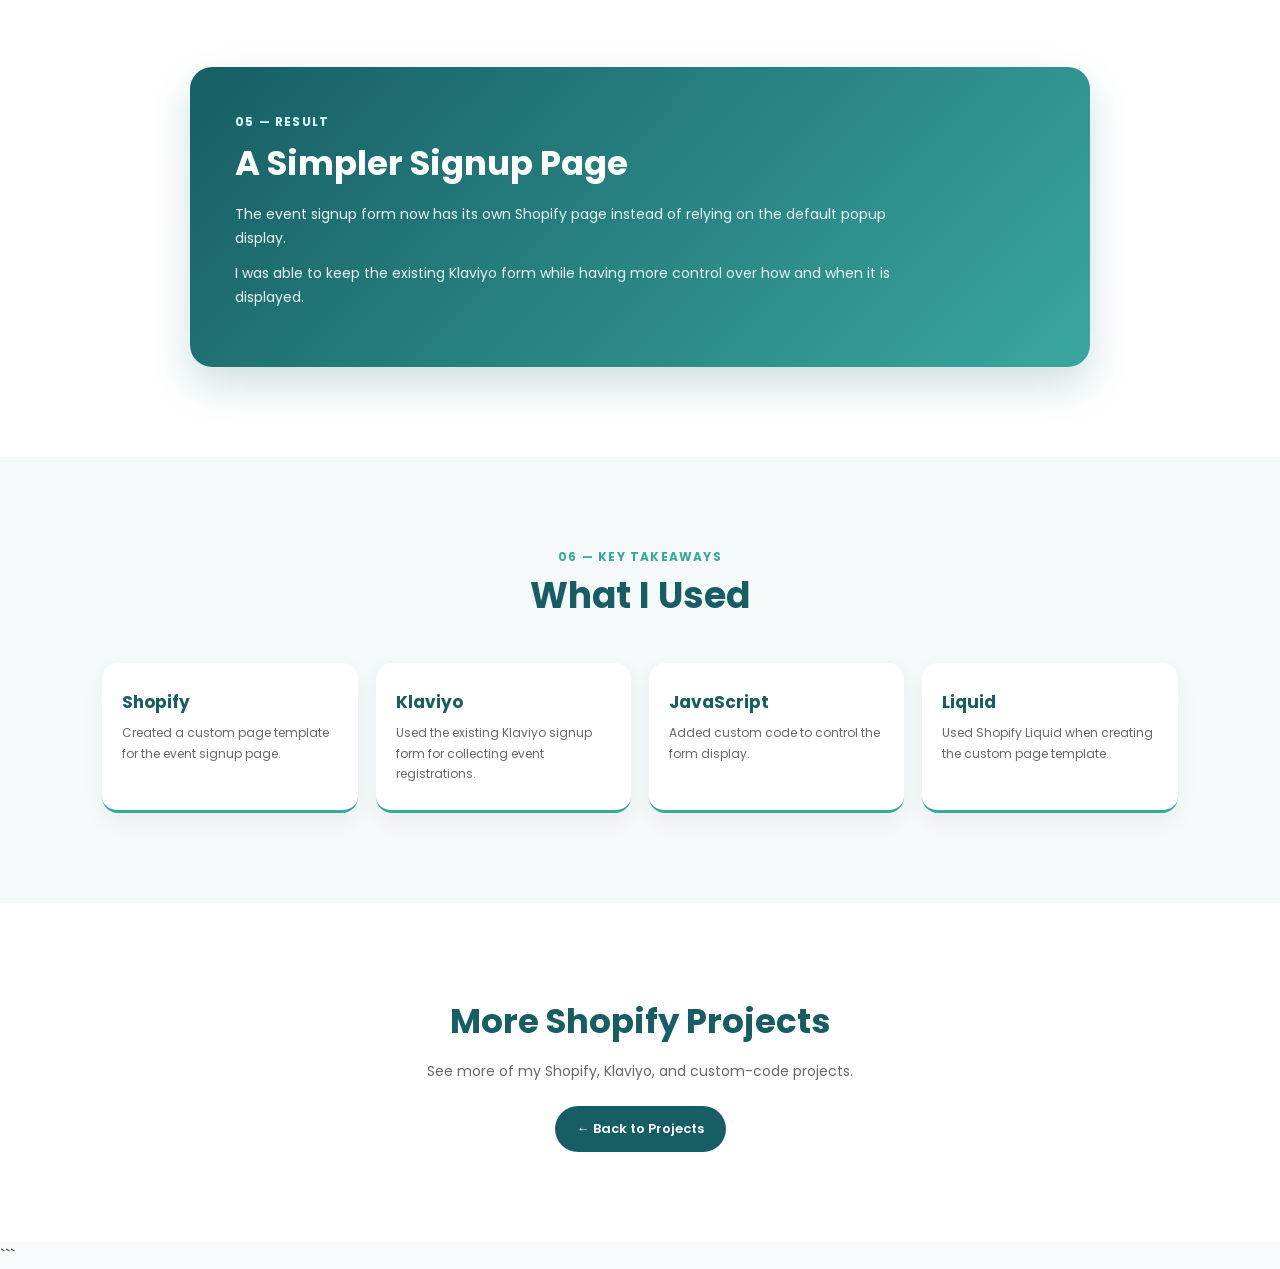
==== commit 053317da: "add klaviyo event signup case study" ====
--- a/klaviyo-popup.html
+++ b/klaviyo-popup.html
@@ -11,14 +11,7 @@
     content="width=device-width, initial-scale=1.0"
   >
 
-  <title>
-    Custom Klaviyo Event Signup Form | Donna De Villa
-  </title>
-
-
-  <!-- =====================================================
-       GOOGLE FONT
-  ====================================================== -->
+  <title>Custom Klaviyo Event Signup Form | Donna De Villa</title>
 
   <link rel="preconnect" href="https://fonts.googleapis.com">
 
@@ -34,15 +27,11 @@
   >
 
 
-  <!-- =====================================================
-       CSS
-  ====================================================== -->
-
   <style>
 
-    /* =====================================================
-       GLOBAL
-    ====================================================== */
+    /* =========================
+       RESET
+    ========================= */
 
     * {
       margin: 0;
@@ -59,9 +48,6 @@
       background: #F8FAFB;
       color: #333;
       line-height: 1.7;
-      transition:
-        background .3s ease,
-        color .3s ease;
     }
 
     a {
@@ -73,9 +59,9 @@
     }
 
 
-    /* =====================================================
+    /* =========================
        NAVBAR
-    ====================================================== */
+    ========================= */
 
     header {
       position: fixed;
@@ -86,31 +72,25 @@
     }
 
     .navbar {
-      width: 100%;
-
       padding: 18px 8%;
 
       display: flex;
       align-items: center;
       justify-content: space-between;
 
-      background: rgba(255, 255, 255, .94);
-
-      backdrop-filter: blur(12px);
-
-      border-bottom:
-        1px solid rgba(22, 94, 99, .08);
+      background: rgba(255,255,255,.95);
+
+      backdrop-filter: blur(10px);
+
+      border-bottom: 1px solid rgba(22,94,99,.08);
 
       transition: .3s ease;
     }
 
     .logo {
       color: #165E63;
-
       font-size: 24px;
-
       font-weight: 700;
-
       letter-spacing: -.04em;
     }
 
@@ -120,19 +100,13 @@
 
     .nav-links {
       display: flex;
-
-      align-items: center;
-
       gap: 28px;
     }
 
     .nav-links a {
       color: #444;
-
       font-size: 14px;
-
       font-weight: 500;
-
       transition: .3s ease;
     }
 
@@ -148,37 +122,23 @@
       align-items: center;
       justify-content: center;
 
+      border: 0;
+      border-radius: 50%;
+
       background: #E7F4F4;
-
       color: #165E63;
 
-      border: 0;
-
-      border-radius: 50%;
-
       cursor: pointer;
 
       font-size: 17px;
-
-      transition: .3s ease;
-    }
-
-    .theme-toggle:hover {
-      background: #165E63;
-
-      color: #fff;
-
-      transform: rotate(10deg);
-    }
-
-
-    /* =====================================================
-       PAGE
-    ====================================================== */
+    }
+
+
+    /* =========================
+       GENERAL
+    ========================= */
 
     .case-page {
-      background: #F8FAFB;
-
       padding-top: 70px;
     }
 
@@ -187,80 +147,65 @@
     }
 
     .case-container {
-      width: 100%;
-
-      max-width: 1200px;
-
+      max-width: 1100px;
       margin: auto;
     }
 
 
-    /* =====================================================
+    /* =========================
        HERO
-    ====================================================== */
+    ========================= */
 
     .case-hero {
+      padding: 100px 8% 80px !important;
       background: #F8FAFB;
-
-      padding:
-        110px 8% 80px !important;
     }
 
     .case-back {
-      display: inline-flex;
-
-      align-items: center;
-
-      gap: 8px;
+      display: inline-block;
+
+      margin-bottom: 30px;
 
       color: #165E63;
 
       font-size: 14px;
-
       font-weight: 600;
 
-      margin-bottom: 35px;
-
       transition: .3s ease;
     }
 
     .case-back:hover {
-      color: #0F4548;
-
       transform: translateX(-4px);
     }
 
     .case-label {
       display: inline-block;
 
+      margin-bottom: 18px;
+
+      padding: 7px 14px;
+
+      border-radius: 50px;
+
       background: #E7F4F4;
-
       color: #165E63;
 
-      padding: 8px 16px;
-
-      border-radius: 50px;
-
-      font-size: 13px;
-
+      font-size: 12px;
       font-weight: 600;
+    }
+
+    .case-hero h1 {
+      max-width: 850px;
 
       margin-bottom: 20px;
-    }
-
-    .case-hero h1 {
-      max-width: 900px;
 
       color: #1f2937;
 
-      font-size:
-        clamp(42px, 6vw, 68px);
+      font-size: clamp(42px, 6vw, 65px);
 
       line-height: 1.1;
 
       letter-spacing: -.04em;
-
-      margin-bottom: 22px;
     }
 
     .case-hero h1 span {
@@ -268,96 +213,81 @@
     }
 
     .case-intro {
-      max-width: 760px;
-
-      color: #555;
-
-      font-size: 18px;
-
-      margin-bottom: 35px;
-    }
-
-
-    /* =====================================================
-       TAGS
-    ====================================================== */
+      max-width: 700px;
+
+      margin-bottom: 30px;
+
+      color: #666;
+
+      font-size: 17px;
+    }
 
     .case-tags {
       display: flex;
-
       flex-wrap: wrap;
-
       gap: 8px;
 
-      margin-bottom: 45px;
+      margin-bottom: 40px;
     }
 
     .case-tags span {
+      padding: 7px 13px;
+
+      border-radius: 50px;
+
       background: #E7F4F4;
-
       color: #165E63;
 
-      padding: 8px 14px;
-
-      border-radius: 50px;
-
-      font-size: 13px;
-
+      font-size: 12px;
       font-weight: 600;
     }
 
 
-    /* =====================================================
+    /* =========================
        META
-    ====================================================== */
+    ========================= */
 
     .case-meta {
       display: grid;
-
-      grid-template-columns:
-        repeat(3, 1fr);
-
-      gap: 20px;
+      grid-template-columns: repeat(3, 1fr);
+      gap: 18px;
     }
 
     .case-meta-card {
+      padding: 22px;
+
       background: #fff;
 
-      padding: 25px;
-
-      border-radius: 18px;
-
-      border-top:
-        4px solid #165E63;
-
-      box-shadow:
-        0 10px 30px rgba(0, 0, 0, .06);
+      border-radius: 16px;
+
+      border-top: 3px solid #165E63;
+
+      box-shadow: 0 8px 25px rgba(0,0,0,.05);
     }
 
     .case-meta-card small {
       display: block;
 
-      color: #777;
-
-      font-size: 12px;
+      margin-bottom: 5px;
+
+      color: #888;
+
+      font-size: 11px;
 
       text-transform: uppercase;
 
       letter-spacing: .08em;
-
-      margin-bottom: 6px;
     }
 
     .case-meta-card strong {
       color: #165E63;
-
-      font-size: 16px;
-    }
-
-
-    /* =====================================================
+      font-size: 15px;
+    }
+
+
+    /* =========================
        SECTIONS
-    ====================================================== */
+    ========================= */
 
     .case-section {
       background: #fff;
@@ -368,133 +298,112 @@
     }
 
     .case-heading {
+      max-width: 720px;
+
+      margin: 0 auto 45px;
+
       text-align: center;
-
-      margin-bottom: 55px;
-    }
-
-    .case-heading .number {
+    }
+
+    .number {
       display: block;
 
+      margin-bottom: 7px;
+
       color: #3AA6A0;
 
-      font-size: 13px;
-
+      font-size: 12px;
       font-weight: 700;
 
-      letter-spacing: .12em;
-
-      margin-bottom: 8px;
+      letter-spacing: .1em;
     }
 
     .case-heading h2 {
+      margin-bottom: 12px;
+
       color: #165E63;
 
-      font-size: 40px;
+      font-size: 36px;
 
       line-height: 1.2;
-
-      margin-bottom: 12px;
     }
 
     .case-heading p {
-      max-width: 680px;
-
-      margin: auto;
-
       color: #666;
-    }
-
-
-    /* =====================================================
+      font-size: 15px;
+    }
+
+
+    /* =========================
        CHALLENGE / SOLUTION
-    ====================================================== */
+    ========================= */
 
     .case-two-col {
       display: grid;
 
-      grid-template-columns:
-        repeat(2, 1fr);
-
-      gap: 30px;
+      grid-template-columns: repeat(2,1fr);
+
+      gap: 25px;
     }
 
     .case-card {
+      padding: 30px;
+
       background: #fff;
 
-      padding: 35px;
-
-      border-radius: 22px;
-
       border: 1px solid #edf0f1;
 
-      box-shadow:
-        0 10px 30px rgba(0, 0, 0, .07);
-
-      transition: .35s ease;
-    }
-
-    .case-card:hover {
-      transform: translateY(-8px);
-
-      box-shadow:
-        0 25px 50px
-        rgba(22, 94, 99, .14);
+      border-radius: 18px;
+
+      box-shadow: 0 8px 25px rgba(0,0,0,.05);
     }
 
     .case-card .icon {
-      width: 48px;
-      height: 48px;
+      width: 42px;
+      height: 42px;
 
       display: flex;
-
       align-items: center;
-
       justify-content: center;
 
+      margin-bottom: 18px;
+
+      border-radius: 50%;
+
       background: #E7F4F4;
-
       color: #165E63;
 
-      border-radius: 50%;
-
-      font-size: 13px;
-
+      font-size: 12px;
       font-weight: 700;
-
-      margin-bottom: 20px;
     }
 
     .case-card h3 {
+      margin-bottom: 10px;
+
       color: #165E63;
 
-      font-size: 24px;
-
-      margin-bottom: 14px;
+      font-size: 22px;
     }
 
     .case-card p {
       color: #666;
 
-      font-size: 15px;
+      font-size: 14px;
 
       line-height: 1.8;
     }
 
 
-    /* =====================================================
+    /* =========================
        IMPLEMENTATION
-    ====================================================== */
+    ========================= */
 
     .implementation-grid {
       display: grid;
 
-      grid-template-columns:
-        1fr 1fr;
+      grid-template-columns: 1fr 1fr;
 
       gap: 35px;
-
-      align-items: start;
     }
 
     .implementation-list {
@@ -504,13 +413,13 @@
     .implementation-list li {
       position: relative;
 
-      padding:
-        16px 0 16px 38px;
-
-      border-bottom:
-        1px solid #e2e7e8;
+      padding: 14px 0 14px 34px;
+
+      border-bottom: 1px solid #e2e7e8;
 
       color: #555;
+
+      font-size: 14px;
     }
 
     .implementation-list li::before {
@@ -519,105 +428,90 @@
       position: absolute;
 
       left: 0;
-
-      top: 16px;
-
-      width: 24px;
-
-      height: 24px;
+      top: 14px;
+
+      width: 22px;
+      height: 22px;
 
       display: flex;
-
       align-items: center;
-
       justify-content: center;
 
+      border-radius: 50%;
+
       background: #E7F4F4;
-
       color: #165E63;
 
-      border-radius: 50%;
-
-      font-size: 12px;
-
+      font-size: 11px;
       font-weight: 700;
     }
 
     .tech-panel {
+      padding: 28px;
+
       background: #fff;
 
-      padding: 32px;
-
-      border-radius: 22px;
-
-      box-shadow:
-        0 10px 30px rgba(0, 0, 0, .07);
+      border-radius: 18px;
+
+      box-shadow: 0 8px 25px rgba(0,0,0,.05);
     }
 
     .tech-panel h3 {
+      margin-bottom: 18px;
+
       color: #165E63;
 
-      font-size: 22px;
-
-      margin-bottom: 20px;
+      font-size: 20px;
     }
 
     .tech-list {
       display: flex;
-
       flex-wrap: wrap;
-
-      gap: 10px;
+      gap: 8px;
     }
 
     .tech-list span {
+      padding: 7px 12px;
+
+      border-radius: 50px;
+
       background: #E7F4F4;
-
       color: #165E63;
 
-      padding: 9px 15px;
-
-      border-radius: 50px;
-
-      font-size: 13px;
-
+      font-size: 12px;
       font-weight: 600;
     }
 
 
-    /* =====================================================
+    /* =========================
        FLOW
-    ====================================================== */
+    ========================= */
 
     .case-flow {
       display: flex;
 
       align-items: center;
-
       justify-content: center;
 
-      gap: 12px;
+      gap: 10px;
 
       flex-wrap: wrap;
     }
 
     .flow-item {
-      min-width: 170px;
+      min-width: 165px;
+
+      padding: 20px;
 
       background: #fff;
 
-      padding: 22px 25px;
-
-      border-radius: 18px;
+      border: 1px solid #e7eeee;
+
+      border-radius: 16px;
 
       text-align: center;
 
-      border:
-        1px solid #e7eeee;
-
-      box-shadow:
-        0 10px 25px
-        rgba(0, 0, 0, .06);
+      box-shadow: 0 8px 20px rgba(0,0,0,.05);
     }
 
     .flow-item strong {
@@ -625,67 +519,45 @@
 
       color: #165E63;
 
-      font-size: 15px;
+      font-size: 14px;
     }
 
     .flow-item small {
-      display: block;
-
-      color: #777;
-
-      font-size: 12px;
-
-      margin-top: 4px;
+      color: #888;
+      font-size: 11px;
     }
 
     .flow-arrow {
       color: #3AA6A0;
-
-      font-size: 24px;
-
-      font-weight: 700;
-    }
-
-
-    /* =====================================================
+      font-size: 22px;
+    }
+
+
+    /* =========================
        CODE
-    ====================================================== */
-
-    .code-intro {
-      max-width: 750px;
-
-      margin:
-        0 auto 25px;
-
-      text-align: center;
-
-      color: #666;
-    }
+    ========================= */
 
     .code-wrapper {
-      max-width: 1000px;
+      max-width: 900px;
 
       margin: auto;
 
+      overflow: hidden;
+
+      border-radius: 18px;
+
       background: #161c1d;
 
-      border-radius: 22px;
-
-      overflow: hidden;
-
-      box-shadow:
-        0 20px 50px
-        rgba(0, 0, 0, .15);
+      box-shadow: 0 15px 40px rgba(0,0,0,.12);
     }
 
     .code-header {
       display: flex;
 
       align-items: center;
-
       justify-content: space-between;
 
-      padding: 15px 20px;
+      padding: 13px 18px;
 
       background: #0F4548;
 
@@ -693,179 +565,147 @@
     }
 
     .code-header span {
-      font-size: 13px;
-
+      font-size: 12px;
       font-weight: 600;
     }
 
     .copy-code {
+      padding: 7px 13px;
+
       border: 0;
+      border-radius: 20px;
 
       background: #fff;
-
       color: #165E63;
 
-      padding: 8px 15px;
-
-      border-radius: 20px;
-
-      font-size: 12px;
-
+      font-size: 11px;
       font-weight: 600;
 
       cursor: pointer;
-
-      transition: .3s ease;
-    }
-
-    .copy-code:hover {
-      transform: translateY(-2px);
     }
 
     .code-wrapper pre {
       margin: 0;
 
-      padding: 28px;
+      padding: 25px;
 
       overflow-x: auto;
 
       color: #e9eeee;
 
-      font-family:
-        "Courier New",
-        monospace;
-
-      font-size: 14px;
-
-      line-height: 1.8;
+      font-family: "Courier New", monospace;
+
+      font-size: 13px;
+
+      line-height: 1.7;
     }
 
     .code-note {
+      max-width: 850px;
+
+      margin: 18px auto 0;
+
+      color: #888;
+
+      font-size: 12px;
+
+      text-align: center;
+    }
+
+
+    /* =========================
+       OUTCOME
+    ========================= */
+
+    .outcome-card {
       max-width: 900px;
 
-      margin:
-        20px auto 0;
-
-      color: #777;
-
-      font-size: 13px;
-
-      text-align: center;
-    }
-
-
-    /* =====================================================
-       OUTCOME
-    ====================================================== */
-
-    .outcome-card {
-      max-width: 1000px;
-
       margin: auto;
 
-      padding: 55px;
-
-      border-radius: 25px;
-
-      background:
-        linear-gradient(
-          135deg,
-          #165E63,
-          #3AA6A0
-        );
+      padding: 45px;
+
+      border-radius: 22px;
+
+      background: linear-gradient(
+        135deg,
+        #165E63,
+        #3AA6A0
+      );
 
       color: #fff;
 
-      box-shadow:
-        0 20px 50px
-        rgba(22, 94, 99, .25);
+      box-shadow: 0 18px 40px rgba(22,94,99,.2);
     }
 
     .outcome-card .number {
       color: #D9FFFF;
-
-      font-size: 13px;
-
-      font-weight: 700;
-
-      letter-spacing: .12em;
     }
 
     .outcome-card h2 {
+      margin: 10px 0 18px;
+
       color: #fff;
 
-      font-size: 38px;
+      font-size: 34px;
 
       line-height: 1.25;
-
-      margin:
-        12px 0 20px;
     }
 
     .outcome-card p {
-      max-width: 760px;
-
-      color:
-        rgba(255, 255, 255, .9);
-
-      margin-bottom: 15px;
-    }
-
-
-    /* =====================================================
+      max-width: 700px;
+
+      margin-bottom: 12px;
+
+      color: rgba(255,255,255,.9);
+
+      font-size: 14px;
+    }
+
+
+    /* =========================
        TAKEAWAYS
-    ====================================================== */
+    ========================= */
 
     .takeaway-grid {
       display: grid;
 
-      grid-template-columns:
-        repeat(4, 1fr);
-
-      gap: 20px;
+      grid-template-columns: repeat(4,1fr);
+
+      gap: 18px;
     }
 
     .takeaway-card {
+      padding: 25px 20px;
+
       background: #fff;
 
-      padding: 28px 22px;
-
-      border-radius: 18px;
-
-      border-bottom:
-        4px solid #3AA6A0;
-
-      box-shadow:
-        0 8px 25px
-        rgba(0, 0, 0, .06);
-
-      transition: .3s ease;
-    }
-
-    .takeaway-card:hover {
-      transform: translateY(-6px);
+      border-radius: 16px;
+
+      border-bottom: 3px solid #3AA6A0;
+
+      box-shadow: 0 8px 22px rgba(0,0,0,.05);
     }
 
     .takeaway-card h3 {
+      margin-bottom: 7px;
+
       color: #165E63;
 
-      font-size: 18px;
-
-      margin-bottom: 8px;
+      font-size: 17px;
     }
 
     .takeaway-card p {
       color: #666;
 
-      font-size: 13px;
+      font-size: 12px;
 
       line-height: 1.7;
     }
 
 
-    /* =====================================================
+    /* =========================
        CTA
-    ====================================================== */
+    ========================= */
 
     .case-cta {
       text-align: center;
@@ -874,39 +714,34 @@
     }
 
     .case-cta h2 {
+      margin-bottom: 10px;
+
       color: #165E63;
 
-      font-size: 38px;
-
-      margin-bottom: 12px;
+      font-size: 34px;
     }
 
     .case-cta p {
-      max-width: 650px;
-
-      margin:
-        0 auto 25px;
+      max-width: 600px;
+
+      margin: 0 auto 22px;
 
       color: #666;
+
+      font-size: 14px;
     }
 
     .primary-btn {
       display: inline-flex;
 
-      align-items: center;
-
-      justify-content: center;
-
-      padding: 13px 24px;
+      padding: 12px 22px;
+
+      border-radius: 50px;
 
       background: #165E63;
-
       color: #fff;
 
-      border-radius: 50px;
-
-      font-size: 14px;
-
+      font-size: 13px;
       font-weight: 600;
 
       transition: .3s ease;
@@ -915,79 +750,64 @@
     .primary-btn:hover {
       background: #0F4548;
 
-      transform: translateY(-3px);
-
-      box-shadow:
-        0 10px 25px
-        rgba(22, 94, 99, .2);
-    }
-
-
-    /* =====================================================
-       SCROLL PROGRESS
-    ====================================================== */
+      transform: translateY(-2px);
+    }
+
+
+    /* =========================
+       SCROLL BAR
+    ========================= */
 
     .scroll-progress {
       position: fixed;
 
       top: 0;
-
       left: 0;
 
-      width: 0%;
-
+      width: 0;
       height: 3px;
 
       z-index: 2000;
 
-      background:
-        linear-gradient(
-          90deg,
-          #165E63,
-          #3AA6A0
-        );
-    }
-
-
-    /* =====================================================
+      background: linear-gradient(
+        90deg,
+        #165E63,
+        #3AA6A0
+      );
+    }
+
+
+    /* =========================
        BACK TO TOP
-    ====================================================== */
+    ========================= */
 
     .back-to-top {
       position: fixed;
 
       right: 25px;
-
       bottom: 25px;
 
-      width: 45px;
-
-      height: 45px;
+      width: 44px;
+      height: 44px;
 
       display: flex;
-
       align-items: center;
-
       justify-content: center;
 
       border: 0;
-
       border-radius: 50%;
 
       background: #165E63;
-
       color: #fff;
 
-      font-size: 18px;
+      font-size: 17px;
 
       cursor: pointer;
 
       opacity: 0;
-
       visibility: hidden;
 
-      transform:
-        translateY(15px);
+      transform: translateY(10px);
 
       transition: .3s ease;
 
@@ -996,37 +816,23 @@
 
     .back-to-top.show {
       opacity: 1;
-
       visibility: visible;
 
-      transform:
-        translateY(0);
-    }
-
-    .back-to-top:hover {
-      background: #0F4548;
-
-      transform:
-        translateY(-3px);
-    }
-
-
-    /* =====================================================
+      transform: translateY(0);
+    }
+
+
+    /* =========================
        DARK MODE
-    ====================================================== */
+    ========================= */
 
     body.dark-mode {
       background: #121212;
-
       color: #eee;
     }
 
     body.dark-mode .navbar {
-      background:
-        rgba(23, 23, 23, .95);
-
-      border-bottom-color:
-        rgba(89, 199, 194, .1);
+      background: rgba(23,23,23,.95);
     }
 
     body.dark-mode .nav-links a {
@@ -1037,13 +843,9 @@
       color: #59C7C2;
     }
 
-    body.dark-mode .case-page {
-      background: #121212;
-    }
-
     body.dark-mode .case-hero,
-    body.dark-mode .case-cta,
-    body.dark-mode .case-section {
+    body.dark-mode .case-section,
+    body.dark-mode .case-cta {
       background: #171717;
     }
 
@@ -1053,18 +855,6 @@
 
     body.dark-mode .case-hero h1 {
       color: #fff;
-    }
-
-    body.dark-mode .case-intro,
-    body.dark-mode .case-heading p,
-    body.dark-mode .case-card p,
-    body.dark-mode .implementation-list li,
-    body.dark-mode .case-cta p {
-      color: #d0d0d0;
-    }
-
-    body.dark-mode .case-back {
-      color: #59C7C2;
     }
 
     body.dark-mode .case-heading h2,
@@ -1075,13 +865,20 @@
       color: #59C7C2;
     }
 
+    body.dark-mode .case-intro,
+    body.dark-mode .case-heading p,
+    body.dark-mode .case-card p,
+    body.dark-mode .implementation-list li,
+    body.dark-mode .case-cta p {
+      color: #ccc;
+    }
+
     body.dark-mode .case-meta-card,
     body.dark-mode .case-card,
     body.dark-mode .tech-panel,
     body.dark-mode .flow-item,
     body.dark-mode .takeaway-card {
       background: #222;
-
       border-color: #333;
     }
 
@@ -1090,20 +887,15 @@
       color: #aaa;
     }
 
-    body.dark-mode .implementation-list li {
-      border-bottom-color: #333;
-    }
-
     body.dark-mode .theme-toggle {
       background: #333;
-
       color: #59C7C2;
     }
 
 
-    /* =====================================================
+    /* =========================
        MOBILE
-    ====================================================== */
+    ========================= */
 
     @media (max-width: 900px) {
 
@@ -1116,8 +908,7 @@
       }
 
       .takeaway-grid {
-        grid-template-columns:
-          repeat(2, 1fr);
+        grid-template-columns: repeat(2,1fr);
       }
 
     }
@@ -1126,8 +917,7 @@
     @media (max-width: 768px) {
 
       .navbar {
-        padding:
-          15px 6%;
+        padding: 15px 6%;
       }
 
       .nav-links {
@@ -1135,36 +925,26 @@
       }
 
       .case-page section {
-        padding:
-          70px 6%;
+        padding: 70px 6%;
       }
 
       .case-hero {
-        padding:
-          90px 6% 65px !important;
+        padding: 90px 6% 65px !important;
+      }
+
+      .case-hero h1 {
+        font-size: 42px;
+      }
+
+      .case-intro {
+        font-size: 15px;
       }
 
       .case-two-col {
         grid-template-columns: 1fr;
       }
 
-      .case-hero h1 {
-        font-size: 42px;
-      }
-
       .case-heading h2 {
-        font-size: 32px;
-      }
-
-      .case-intro {
-        font-size: 16px;
-      }
-
-      .outcome-card {
-        padding: 35px 25px;
-      }
-
-      .outcome-card h2 {
         font-size: 30px;
       }
 
@@ -1177,21 +957,27 @@
       }
 
       .flow-arrow {
-        transform:
-          rotate(90deg);
+        transform: rotate(90deg);
       }
 
       .flow-item {
         width: 100%;
       }
 
+      .outcome-card {
+        padding: 32px 25px;
+      }
+
+      .outcome-card h2 {
+        font-size: 28px;
+      }
+
       .code-wrapper pre {
-        font-size: 12px;
+        font-size: 11px;
       }
 
       .back-to-top {
         right: 18px;
-
         bottom: 18px;
       }
 
@@ -1205,14 +991,13 @@
 <body>
 
 
-  <!-- =====================================================
+  <!-- =========================
        NAVBAR
-  ====================================================== -->
+  ========================= -->
 
   <header>
 
     <div class="navbar">
-
 
       <a
         href="index.html"
@@ -1224,56 +1009,47 @@
 
       <nav class="nav-links">
 
-
         <a href="index.html#about">
           About
         </a>
 
-
         <a href="index.html#skills">
           Skills
         </a>
 
-
         <a href="index.html#projects">
           Projects
         </a>
 
-
         <a href="index.html#contact">
           Contact
         </a>
 
-
       </nav>
 
 
       <button
         class="theme-toggle"
         id="themeToggle"
+        type="button"
         aria-label="Toggle dark mode"
-        type="button"
       >
         ☾
       </button>
 
-
     </div>
 
   </header>
 
 
-
-  <!-- =====================================================
-       MAIN CONTENT
-  ====================================================== -->
+  <!-- =========================
+       PAGE
+  ========================= -->
 
   <main class="case-page">
 
 
-    <!-- ===================================================
-         HERO
-    ==================================================== -->
+    <!-- HERO -->
 
     <section class="case-hero">
 
@@ -1289,7 +1065,7 @@
 
 
         <span class="case-label">
-          Shopify + Klaviyo Integration
+          Shopify + Klaviyo
         </span>
 
 
@@ -1301,10 +1077,10 @@
 
         <p class="case-intro">
 
-          Created a custom Shopify page template for
-          displaying a Klaviyo signup form used for
-          event registration, with custom JavaScript
-          to remove the default display delay.
+          I created a custom Shopify page for an event
+          signup form. The Klaviyo form was added to the
+          page and custom JavaScript was used to remove
+          the default delay.
 
         </p>
 
@@ -1312,15 +1088,10 @@
         <div class="case-tags">
 
           <span>Shopify</span>
-
+          <span>Liquid</span>
           <span>Klaviyo</span>
-
           <span>JavaScript</span>
-
-          <span>Liquid</span>
-
           <span>HTML</span>
-
           <span>CSS</span>
 
         </div>
@@ -1345,11 +1116,11 @@
           <div class="case-meta-card">
 
             <small>
-              Technology
+              Tools
             </small>
 
             <strong>
-              Liquid / JavaScript / HTML / CSS
+              Liquid / JavaScript
             </strong>
 
           </div>
@@ -1358,7 +1129,7 @@
           <div class="case-meta-card">
 
             <small>
-              Project Type
+              Type
             </small>
 
             <strong>
@@ -1370,315 +1141,220 @@
 
         </div>
 
-
       </div>
 
     </section>
 
 
-
-    <!-- ===================================================
-         CHALLENGE / SOLUTION
-    ==================================================== -->
+    <!-- CHALLENGE -->
 
     <section class="case-section">
 
-
       <div class="case-container">
 
 
         <div class="case-heading">
-
 
           <span class="number">
             01 — THE CHALLENGE
           </span>
 
-
           <h2>
-            Removing the Default Form Delay
+            The Form Had a Delay
           </h2>
 
-
           <p>
 
-            The Klaviyo signup form was being used
-            for event registration, but its default
-            display behavior introduced a delay before
-            visitors could access it.
+            The event signup form was using Klaviyo's
+            default popup behavior, which added a delay
+            before the form was shown.
 
           </p>
 
-
         </div>
 
 
-
         <div class="case-two-col">
 
 
-          <!-- Challenge -->
-
           <div class="case-card">
-
 
             <div class="icon">
               01
             </div>
 
-
             <h3>
-              The Challenge
+              The Problem
             </h3>
 
-
             <p>
 
-              The event signup form was configured
-              through Klaviyo, but the default popup
-              behavior included a delay before the form
-              appeared. This was not ideal for an event
-              registration experience where visitors
-              needed immediate access to the signup form.
+              Visitors had to wait for the Klaviyo
+              popup to appear before they could access
+              the event signup form.
 
             </p>
 
-
           </div>
 
 
-
-          <!-- Solution -->
-
           <div class="case-card">
-
 
             <div class="icon">
               02
             </div>
 
-
             <h3>
-              The Solution
+              What I Did
             </h3>
 
-
             <p>
 
-              I created a custom Shopify page template
-              specifically for the event signup form.
-              The Klaviyo form was embedded directly
-              into the page, and custom JavaScript was
-              added to control its display behavior and
-              remove the unwanted delay.
+              I created a separate Shopify page template
+              and added the Klaviyo signup form directly
+              to the page. I then used JavaScript to
+              control the form display and remove the delay.
 
             </p>
 
-
           </div>
 
 
         </div>
 
-
       </div>
 
-
     </section>
 
 
-
-    <!-- ===================================================
-         TECHNICAL IMPLEMENTATION
-    ==================================================== -->
+    <!-- IMPLEMENTATION -->
 
     <section class="case-section alt">
 
-
       <div class="case-container">
 
 
         <div class="case-heading">
 
-
           <span class="number">
-            02 — TECHNICAL IMPLEMENTATION
+            02 — IMPLEMENTATION
           </span>
 
-
           <h2>
-            How It Was Implemented
+            How I Built It
           </h2>
 
-
           <p>
 
-            Instead of relying entirely on the default
-            Klaviyo popup behavior, I used a custom
-            Shopify theme template to create a dedicated
-            page for the event signup form.
+            I kept the existing Klaviyo form and used
+            a custom Shopify template to give it its
+            own page.
 
           </p>
 
-
         </div>
 
 
-
         <div class="implementation-grid">
 
 
           <div>
 
-
             <ul class="implementation-list">
 
-
               <li>
-                Created a custom Shopify page template
-                for the event signup experience.
+                Created a custom Shopify page template.
               </li>
 
-
               <li>
-                Embedded the existing Klaviyo signup
-                form directly into the Shopify page.
+                Added the existing Klaviyo signup form.
               </li>
 
-
               <li>
-                Added custom JavaScript to control
-                the form's display behavior.
+                Added custom JavaScript for the form behavior.
               </li>
 
-
               <li>
-                Removed the unwanted default display
-                delay.
+                Removed the default display delay.
               </li>
 
-
               <li>
-                Kept the existing Klaviyo form and
-                signup functionality intact.
+                Tested the page and form behavior.
+
               </li>
 
-
             </ul>
 
-
           </div>
 
 
-
           <div class="tech-panel">
 
-
             <h3>
-              Tools & Technologies
+              Tools Used
             </h3>
 
-
             <div class="tech-list">
 
-
-              <span>
-                Shopify
-              </span>
-
-
-              <span>
-                Liquid
-              </span>
-
-
-              <span>
-                Klaviyo
-              </span>
-
-
-              <span>
-                JavaScript
-              </span>
-
-
-              <span>
-                HTML
-              </span>
-
-
-              <span>
-                CSS
-              </span>
-
+              <span>Shopify</span>
+              <span>Liquid</span>
+              <span>Klaviyo</span>
+              <span>JavaScript</span>
+              <span>HTML</span>
+              <span>CSS</span>
 
             </div>
 
-
           </div>
 
 
         </div>
 
-
       </div>
 
-
     </section>
 
 
-
-    <!-- ===================================================
-         HOW IT WORKS
-    ==================================================== -->
+    <!-- FLOW -->
 
     <section class="case-section">
 
-
       <div class="case-container">
 
 
         <div class="case-heading">
-
 
           <span class="number">
             03 — HOW IT WORKS
           </span>
 
-
           <h2>
-            Implementation Flow
+            Simple Setup
           </h2>
 
-
           <p>
 
-            The existing Klaviyo signup form was
-            integrated into a custom Shopify page
-            and controlled with custom code.
+            The Klaviyo form is still used for collecting
+            the signup information. Shopify controls the
+            page where the form is displayed.
 
           </p>
 
-
         </div>
 
 
-
         <div class="case-flow">
 
 
           <div class="flow-item">
 
-
             <strong>
-              Klaviyo Signup Form
+              Klaviyo Form
             </strong>
 
-
             <small>
-              Existing form
+              Existing signup form
             </small>
-
 
           </div>
 
@@ -1690,16 +1366,13 @@
 
           <div class="flow-item">
 
-
             <strong>
-              Shopify Page Template
+              Shopify Template
             </strong>
 
-
             <small>
-              Custom template
+              Custom page
             </small>
-
 
           </div>
 
@@ -1711,16 +1384,13 @@
 
           <div class="flow-item">
 
-
             <strong>
-              Custom JavaScript
+              JavaScript
             </strong>
 
-
             <small>
-              Display control
+              Form display
             </small>
-
 
           </div>
 
@@ -1732,76 +1402,60 @@
 
           <div class="flow-item">
 
-
             <strong>
               Event Signup
             </strong>
 
-
             <small>
-              Immediate access
+              Form is ready
             </small>
 
-
           </div>
 
 
         </div>
 
-
       </div>
 
-
     </section>
 
 
-
-    <!-- ===================================================
-         CODE
-    ==================================================== -->
+    <!-- CODE -->
 
     <section class="case-section alt">
 
-
       <div class="case-container">
 
 
         <div class="case-heading">
-
 
           <span class="number">
             04 — CODE
           </span>
 
-
           <h2>
-            Custom JavaScript
+            JavaScript
           </h2>
 
-
-          <p class="code-intro">
-
-            Custom JavaScript was added to the Shopify
-            theme template to control the display behavior
-            of the embedded Klaviyo signup form.
+          <p>
+
+            A small JavaScript function was added to
+            the Shopify page to work with the Klaviyo
+            form after the page loads.
 
           </p>
 
-
         </div>
 
 
-
         <div class="code-wrapper">
 
 
           <div class="code-header">
-
 
             <span>
               JavaScript
             </span>
-
 
             <button
               class="copy-code"
@@ -1811,17 +1465,10 @@
               Copy Code
             </button>
 
-
           </div>
 
 
-
-          <pre id="codeBlock"><code>// Custom Klaviyo event signup form logic
-
-document.addEventListener("DOMContentLoaded", function () {
-
-  // Custom logic for the embedded Klaviyo form
-  // is initialized when the Shopify page loads.
+          <pre id="codeBlock"><code>document.addEventListener("DOMContentLoaded", function () {
 
   const form = document.querySelector(
     '[data-testid="form-component"]'
@@ -1829,12 +1476,7 @@
 
   if (!form) return;
 
-  // Control the form display behavior
-  // based on the Shopify theme implementation.
-
-  console.log(
-    "Klaviyo event signup form initialized."
-  );
+  form.style.display = "block";
 
 });</code></pre>
 
@@ -1842,220 +1484,162 @@
         </div>
 
 
-
         <p class="code-note">
 
-          The code shown here represents the custom
-          JavaScript approach used to control the
-          embedded Klaviyo form. The actual production
-          selector and implementation can be shown
-          separately if needed.
+          This is a simplified example of the JavaScript
+          used to control the form display. The actual
+          selector can depend on the Klaviyo form setup.
 
         </p>
 
 
       </div>
 
-
     </section>
 
 
-
-    <!-- ===================================================
-         OUTCOME
-    ==================================================== -->
+    <!-- OUTCOME -->
 
     <section class="case-section">
 
-
       <div class="case-container">
 
 
         <div class="outcome-card">
 
-
           <span class="number">
-            05 — OUTCOME
+            05 — RESULT
           </span>
 
-
           <h2>
-            A More Direct Event Signup Experience
+            A Simpler Signup Page
           </h2>
 
-
           <p>
 
-            The custom Shopify template provided a
-            dedicated page for the Klaviyo event signup
-            form without relying on the default popup delay.
+            The event signup form now has its own Shopify
+            page instead of relying on the default popup
+            display.
 
           </p>
 
-
           <p>
 
-            This gave the event registration experience
-            more control while continuing to use Klaviyo
-            for collecting signup information.
+            I was able to keep the existing Klaviyo form
+            while having more control over how and when
+            it is displayed.
 
           </p>
 
-
         </div>
 
-
       </div>
 
-
     </section>
 
 
-
-    <!-- ===================================================
-         KEY TAKEAWAYS
-    ==================================================== -->
+    <!-- TAKEAWAYS -->
 
     <section class="case-section alt">
 
-
       <div class="case-container">
 
 
         <div class="case-heading">
-
 
           <span class="number">
             06 — KEY TAKEAWAYS
           </span>
 
-
           <h2>
-            What This Project Demonstrates
+            What I Used
           </h2>
 
-
         </div>
 
 
-
         <div class="takeaway-grid">
 
 
           <div class="takeaway-card">
 
-
             <h3>
-              Shopify Theme
+              Shopify
             </h3>
 
-
             <p>
-
-              Creating and customizing a Shopify
-              page template for a specific business
-              requirement.
-
+              Created a custom page template for
+              the event signup page.
             </p>
 
-
           </div>
 
 
-
           <div class="takeaway-card">
-
 
             <h3>
               Klaviyo
             </h3>
 
-
             <p>
-
-              Integrating an existing Klaviyo signup
-              form into a custom Shopify experience.
-
+              Used the existing Klaviyo signup form
+              for collecting event registrations.
             </p>
 
-
           </div>
 
 
-
           <div class="takeaway-card">
-
 
             <h3>
               JavaScript
             </h3>
 
-
             <p>
-
-              Using custom JavaScript to control
-              the behavior of an embedded
-              third-party form.
-
+              Added custom code to control the
+              form display.
             </p>
 
-
           </div>
 
 
-
           <div class="takeaway-card">
 
-
             <h3>
-              Problem Solving
+              Liquid
             </h3>
 
-
             <p>
-
-              Finding a practical way to work around
-              a platform's default behavior without
-              rebuilding the form itself.
-
+              Used Shopify Liquid when creating the
+              custom page template.
             </p>
 
-
           </div>
 
 
         </div>
 
-
       </div>
 
-
     </section>
 
 
-
-    <!-- ===================================================
-         CTA
-    ==================================================== -->
+    <!-- CTA -->
 
     <section class="case-cta">
 
-
       <div class="case-container">
-
 
         <h2>
           More Shopify Projects
         </h2>
 
-
         <p>
 
-          Explore more of my Shopify development,
-          CRO, Klaviyo, and custom-code projects.
+          See more of my Shopify, Klaviyo, and
+          custom-code projects.
 
         </p>
-
 
         <a
           href="index.html#projects"
@@ -2064,20 +1648,15 @@
           ← Back to Projects
         </a>
 
-
       </div>
 
-
     </section>
 
 
   </main>
 
 
-
-  <!-- =====================================================
-       SCROLL PROGRESS
-  ====================================================== -->
+  <!-- SCROLL PROGRESS -->
 
   <div
     class="scroll-progress"
@@ -2085,10 +1664,7 @@
   ></div>
 
 
-
-  <!-- =====================================================
-       BACK TO TOP
-  ====================================================== -->
+  <!-- BACK TO TOP -->
 
   <button
     class="back-to-top"
@@ -2100,299 +1676,172 @@
   </button>
 
 
-
-  <!-- =====================================================
-       JAVASCRIPT
-  ====================================================== -->
-
   <script>
 
-
-    /* =====================================================
+    /* =========================
        DARK MODE
-    ====================================================== */
+    ========================= */
 
     const themeToggle =
-      document.getElementById(
-        "themeToggle"
+      document.getElementById("themeToggle");
+
+    const savedTheme =
+      localStorage.getItem("theme");
+
+    if (savedTheme === "dark") {
+
+      document.body.classList.add("dark-mode");
+
+      themeToggle.textContent = "☀";
+
+    }
+
+    themeToggle.addEventListener("click", function () {
+
+      document.body.classList.toggle("dark-mode");
+
+      const isDark =
+        document.body.classList.contains("dark-mode");
+
+      localStorage.setItem(
+        "theme",
+        isDark ? "dark" : "light"
       );
 
-
-    const savedTheme =
-      localStorage.getItem(
-        "theme"
-      );
-
-
-    if (savedTheme === "dark") {
-
-      document.body.classList.add(
-        "dark-mode"
-      );
-
-      themeToggle.textContent = "☀";
-
-    }
-
-
-    themeToggle.addEventListener(
-      "click",
-      function () {
-
-
-        document.body.classList.toggle(
-          "dark-mode"
+      themeToggle.textContent =
+        isDark ? "☀" : "☾";
+
+    });
+
+
+    /* =========================
+       COPY CODE
+    ========================= */
+
+    const copyButton =
+      document.getElementById("copyCode");
+
+    const codeBlock =
+      document.getElementById("codeBlock");
+
+    copyButton.addEventListener("click", async function () {
+
+      try {
+
+        await navigator.clipboard.writeText(
+          codeBlock.innerText
         );
 
-
-        const isDark =
-          document.body.classList.contains(
-            "dark-mode"
-          );
-
-
-        localStorage.setItem(
-          "theme",
-          isDark
-            ? "dark"
-            : "light"
-        );
-
-
-        themeToggle.textContent =
-          isDark
-            ? "☀"
-            : "☾";
-
-
-      }
-    );
-
-
-
-    /* =====================================================
-       COPY CODE
-    ====================================================== */
-
-    const copyButton =
-      document.getElementById(
-        "copyCode"
-      );
-
-
-    const codeBlock =
-      document.getElementById(
-        "codeBlock"
-      );
-
-
-    copyButton.addEventListener(
-      "click",
-      async function () {
-
-
-        const code =
-          codeBlock.innerText;
-
-
-        try {
-
-
-          await navigator.clipboard.writeText(
-            code
-          );
-
-
-          copyButton.textContent =
-            "Copied!";
-
-
-          setTimeout(
-            function () {
-
-
-              copyButton.textContent =
-                "Copy Code";
-
-
-            },
-            1500
-          );
-
-
-        } catch (error) {
-
-
-          copyButton.textContent =
-            "Copy Failed";
-
-
-          setTimeout(
-            function () {
-
-
-              copyButton.textContent =
-                "Copy Code";
-
-
-            },
-            1500
-          );
-
-
-        }
-
-
-      }
-    );
-
-
-
-    /* =====================================================
+        copyButton.textContent = "Copied!";
+
+        setTimeout(function () {
+
+          copyButton.textContent = "Copy Code";
+
+        }, 1500);
+
+      } catch (error) {
+
+        copyButton.textContent = "Copy Failed";
+
+        setTimeout(function () {
+
+          copyButton.textContent = "Copy Code";
+
+        }, 1500);
+
+      }
+
+    });
+
+
+    /* =========================
        SCROLL PROGRESS
-    ====================================================== */
+    ========================= */
 
     const scrollProgress =
-      document.getElementById(
-        "scrollProgress"
-      );
-
+      document.getElementById("scrollProgress");
 
     function updateScrollProgress() {
 
-
-      const scrollTop =
-        window.scrollY;
-
+      const scrollTop = window.scrollY;
 
       const documentHeight =
-        document.documentElement
-          .scrollHeight -
-        document.documentElement
-          .clientHeight;
-
+        document.documentElement.scrollHeight -
+        document.documentElement.clientHeight;
 
       const progress =
         documentHeight > 0
-          ? (
-              scrollTop /
-              documentHeight
-            ) * 100
+          ? (scrollTop / documentHeight) * 100
           : 0;
-
 
       scrollProgress.style.width =
         progress + "%";
 
-
-    }
-
+    }
 
     window.addEventListener(
       "scroll",
       updateScrollProgress
     );
 
-
     updateScrollProgress();
 
 
-
-    /* =====================================================
+    /* =========================
        BACK TO TOP
-    ====================================================== */
+    ========================= */
 
     const backToTop =
-      document.getElementById(
-        "backToTop"
-      );
-
-
-    window.addEventListener(
-      "scroll",
-      function () {
-
-
-        if (window.scrollY > 500) {
-
-
-          backToTop.classList.add(
-            "show"
-          );
-
-
-        } else {
-
-
-          backToTop.classList.remove(
-            "show"
-          );
-
-
-        }
-
-
-      }
-    );
-
-
-    backToTop.addEventListener(
-      "click",
-      function () {
-
-
-        window.scrollTo({
-
-          top: 0,
-
-          behavior: "smooth"
-
-        });
-
-
-      }
-    );
-
-
-
-    /* =====================================================
+      document.getElementById("backToTop");
+
+    window.addEventListener("scroll", function () {
+
+      if (window.scrollY > 500) {
+
+        backToTop.classList.add("show");
+
+      } else {
+
+        backToTop.classList.remove("show");
+
+      }
+
+    });
+
+    backToTop.addEventListener("click", function () {
+
+      window.scrollTo({
+        top: 0,
+        behavior: "smooth"
+      });
+
+    });
+
+
+    /* =========================
        NAVBAR SHADOW
-    ====================================================== */
+    ========================= */
 
     const navbar =
-      document.querySelector(
-        ".navbar"
-      );
-
-
-    window.addEventListener(
-      "scroll",
-      function () {
-
-
-        if (window.scrollY > 30) {
-
-
-          navbar.style.boxShadow =
-            "0 8px 30px rgba(0,0,0,.06)";
-
-
-        } else {
-
-
-          navbar.style.boxShadow =
-            "none";
-
-
-        }
-
-
-      }
-    );
-
+      document.querySelector(".navbar");
+
+    window.addEventListener("scroll", function () {
+
+      if (window.scrollY > 30) {
+
+        navbar.style.boxShadow =
+          "0 8px 30px rgba(0,0,0,.06)";
+
+      } else {
+
+        navbar.style.boxShadow = "none";
+
+      }
+
+    });
 
   </script>
-
 
 </body>
 
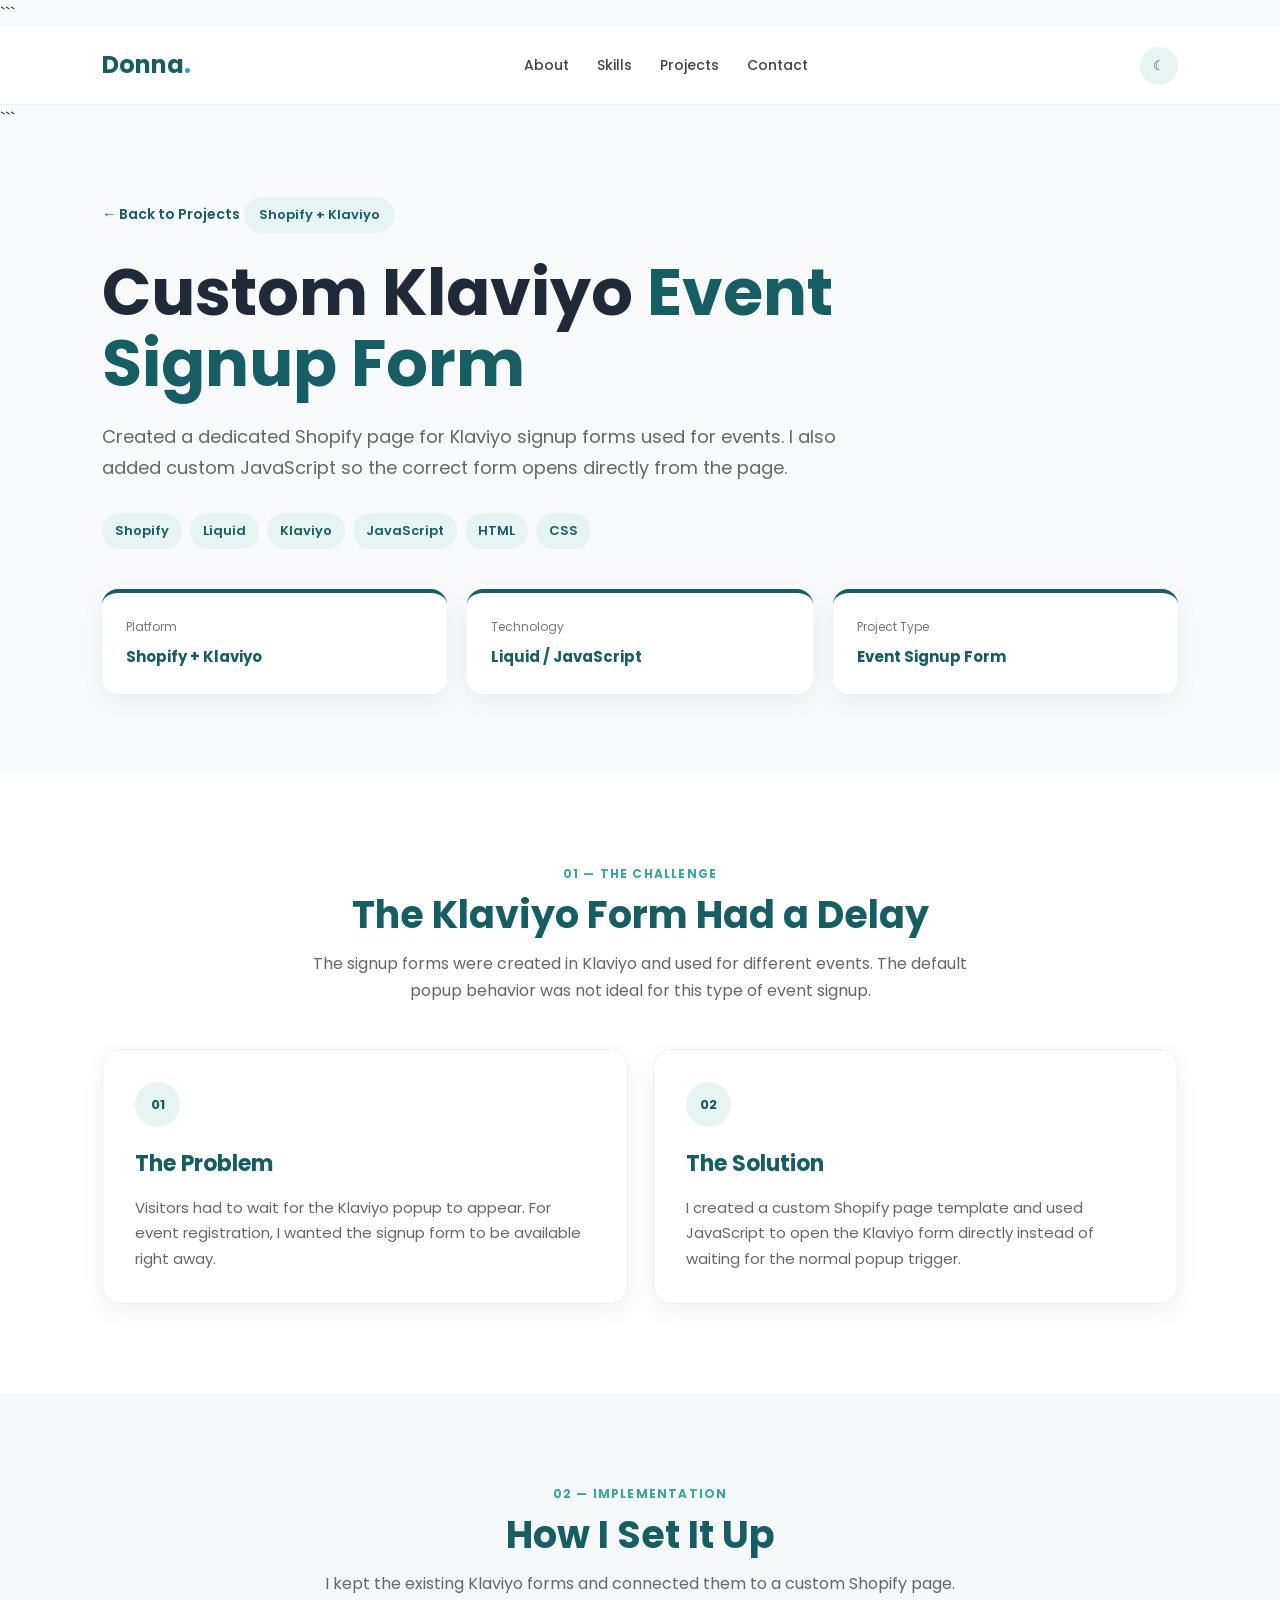
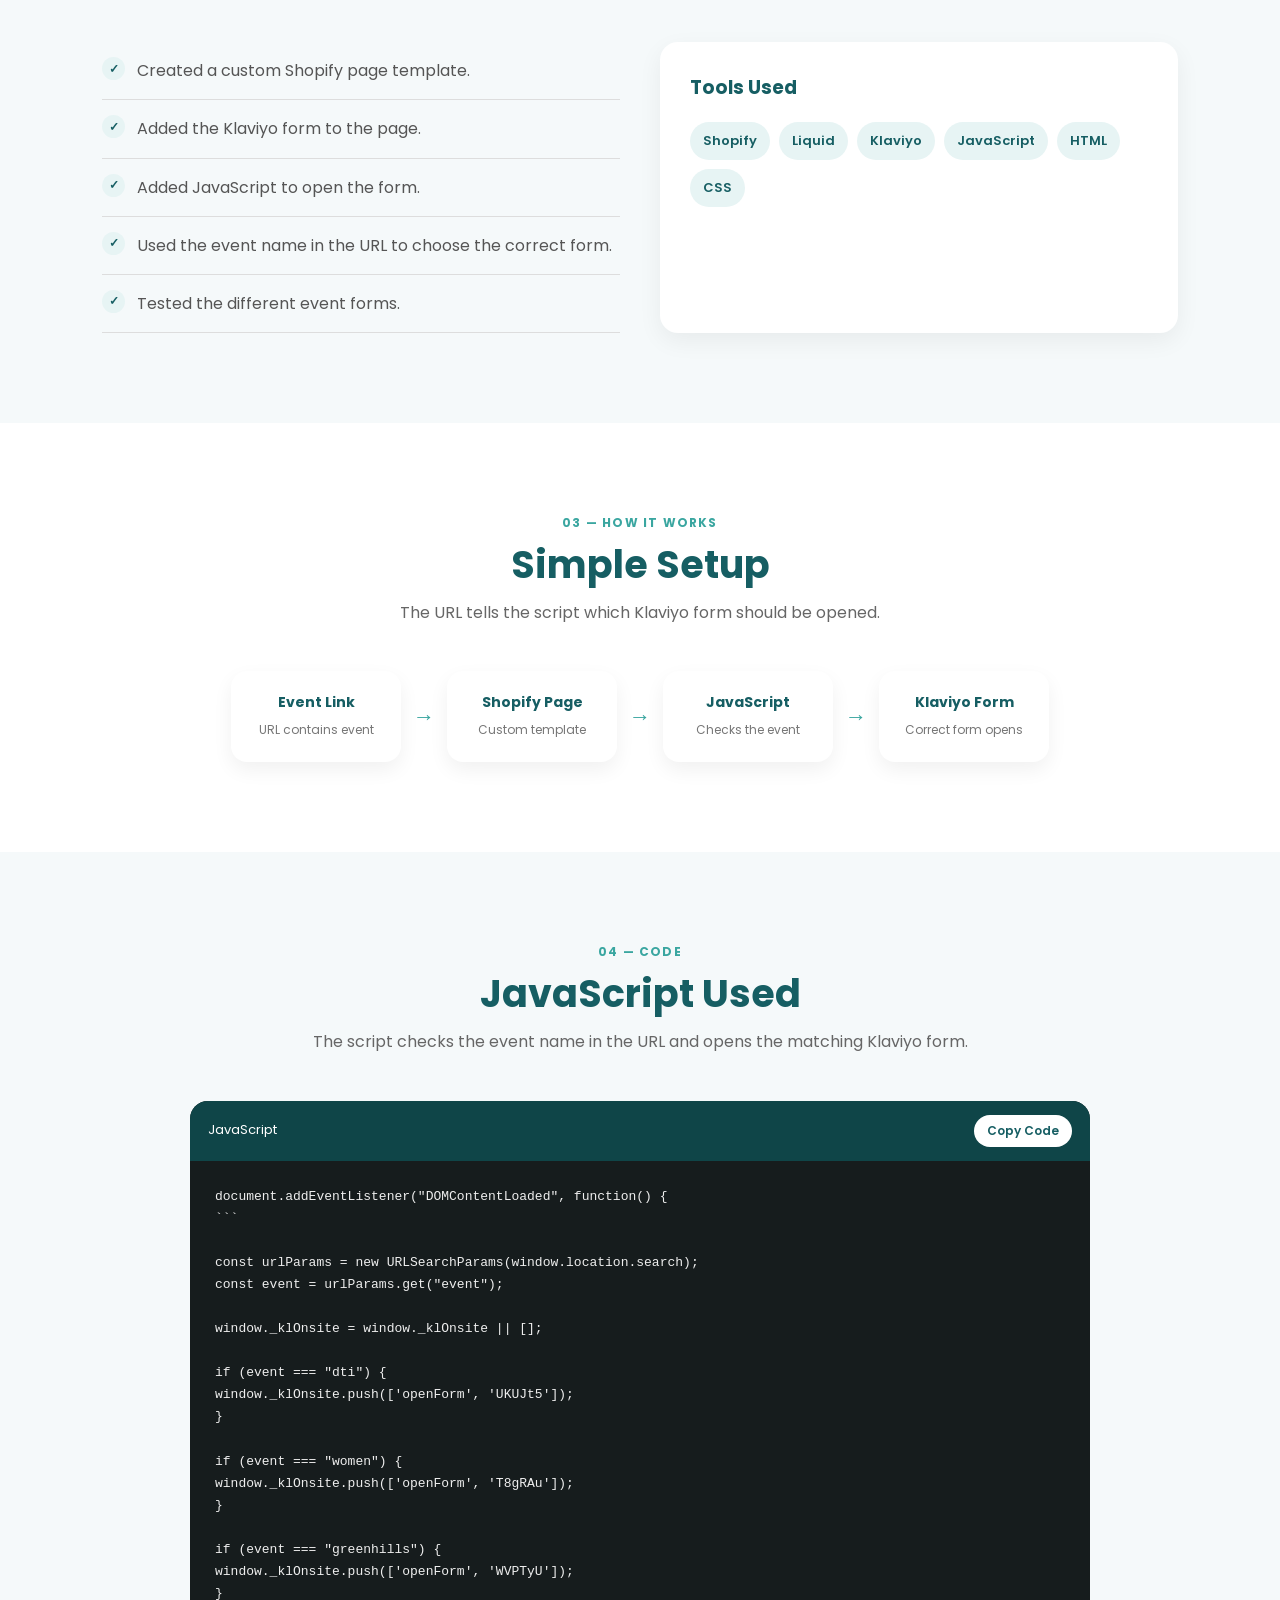
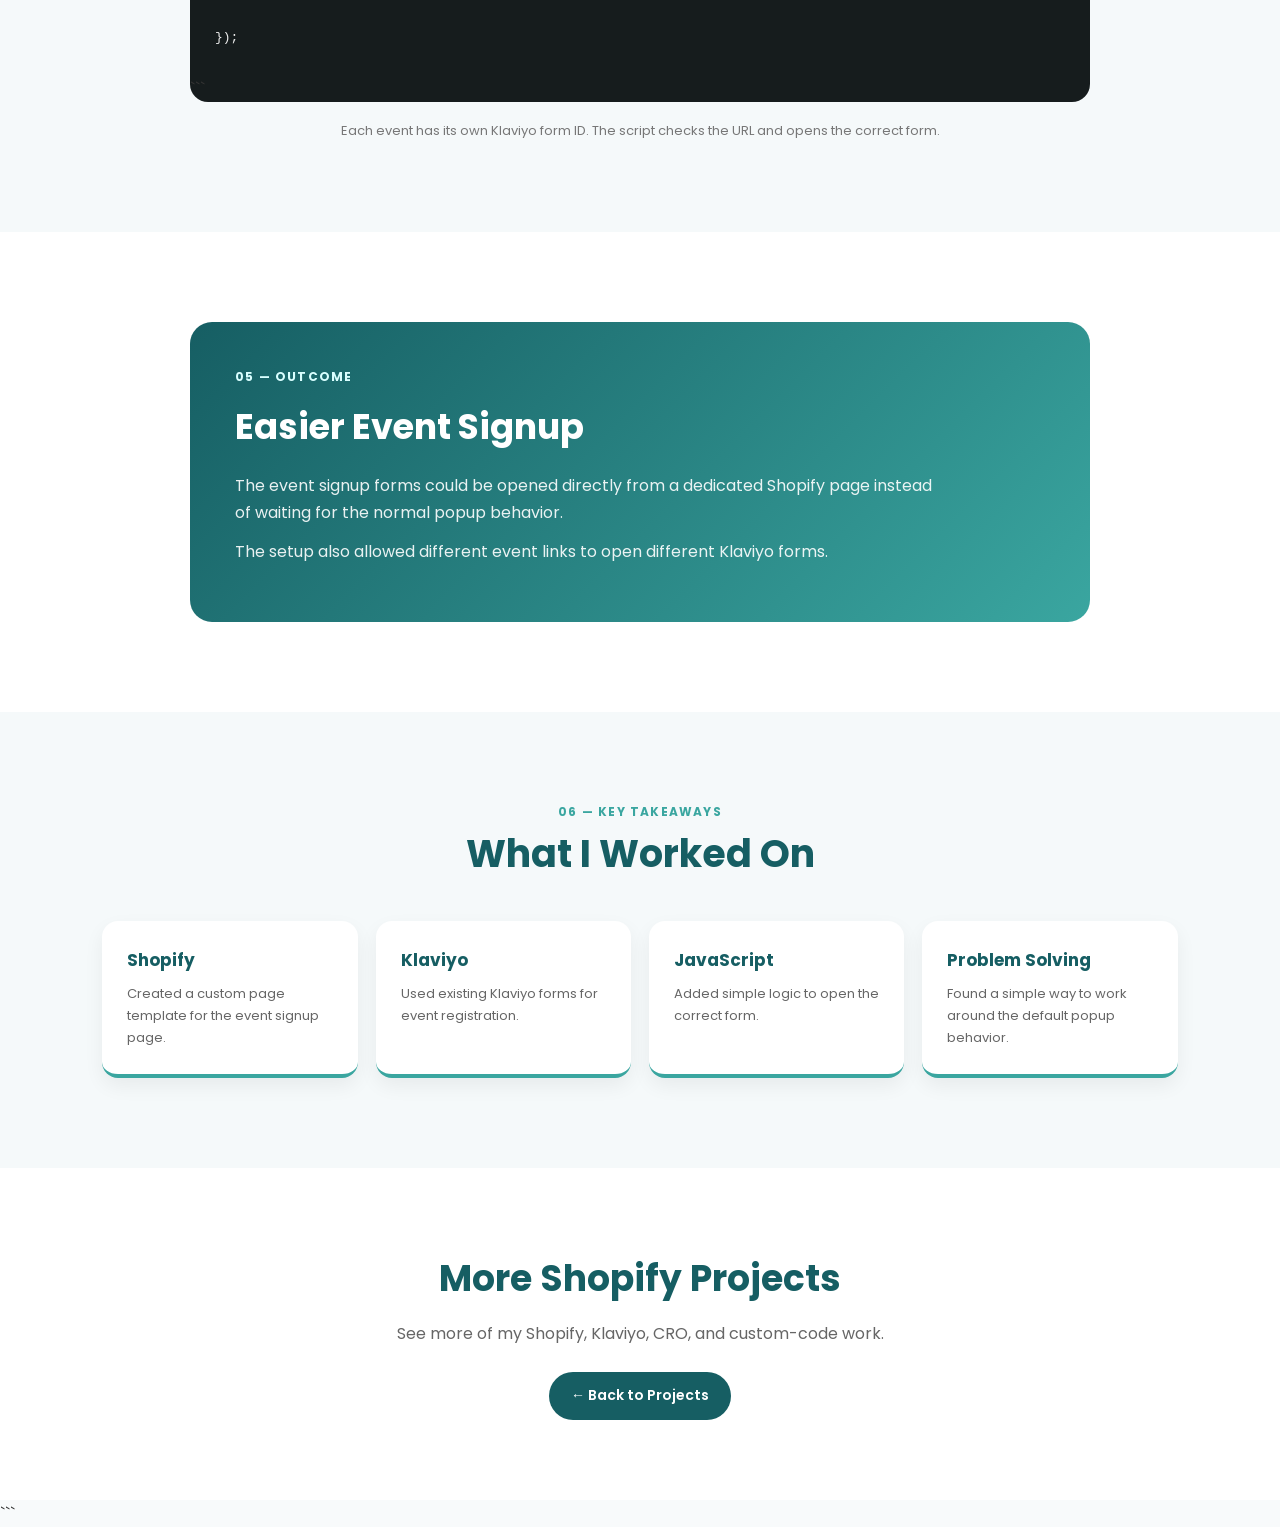
==== commit 1cb6bc65: "revise klaviyo signup project page" ====
--- a/klaviyo-popup.html
+++ b/klaviyo-popup.html
@@ -1,37 +1,25 @@
-```html
 <!DOCTYPE html>
+
 <html lang="en">
 
 <head>
 
   <meta charset="UTF-8">
 
-  <meta
-    name="viewport"
-    content="width=device-width, initial-scale=1.0"
-  >
+  <meta name="viewport" content="width=device-width, initial-scale=1.0">
 
   <title>Custom Klaviyo Event Signup Form | Donna De Villa</title>
 
   <link rel="preconnect" href="https://fonts.googleapis.com">
 
-  <link
-    rel="preconnect"
-    href="https://fonts.gstatic.com"
-    crossorigin
-  >
+  <link rel="preconnect" href="https://fonts.gstatic.com" crossorigin>
 
   <link
     href="https://fonts.googleapis.com/css2?family=Poppins:wght@300;400;500;600;700&display=swap"
     rel="stylesheet"
   >
 
-
   <style>
-
-    /* =========================
-       RESET
-    ========================= */
 
     * {
       margin: 0;
@@ -58,10 +46,7 @@
       font-family: inherit;
     }
 
-
-    /* =========================
-       NAVBAR
-    ========================= */
+    /* NAVBAR */
 
     header {
       position: fixed;
@@ -73,25 +58,18 @@
 
     .navbar {
       padding: 18px 8%;
-
       display: flex;
       align-items: center;
       justify-content: space-between;
-
       background: rgba(255,255,255,.95);
-
       backdrop-filter: blur(10px);
-
       border-bottom: 1px solid rgba(22,94,99,.08);
-
-      transition: .3s ease;
     }
 
     .logo {
       color: #165E63;
       font-size: 24px;
       font-weight: 700;
-      letter-spacing: -.04em;
     }
 
     .logo span {
@@ -107,7 +85,6 @@
       color: #444;
       font-size: 14px;
       font-weight: 500;
-      transition: .3s ease;
     }
 
     .nav-links a:hover {
@@ -117,33 +94,17 @@
     .theme-toggle {
       width: 38px;
       height: 38px;
-
-      display: flex;
-      align-items: center;
-      justify-content: center;
-
       border: 0;
       border-radius: 50%;
-
       background: #E7F4F4;
       color: #165E63;
-
       cursor: pointer;
-
-      font-size: 17px;
-    }
-
-
-    /* =========================
-       GENERAL
-    ========================= */
+    }
+
+    /* GENERAL */
 
     .case-page {
       padding-top: 70px;
-    }
-
-    .case-page section {
-      padding: 90px 8%;
     }
 
     .case-container {
@@ -151,61 +112,47 @@
       margin: auto;
     }
 
-
-    /* =========================
-       HERO
-    ========================= */
+    .case-section {
+      padding: 90px 8%;
+      background: #fff;
+    }
+
+    .case-section.alt {
+      background: #F5F9FA;
+    }
+
+    /* HERO */
 
     .case-hero {
-      padding: 100px 8% 80px !important;
+      padding: 100px 8% 80px;
       background: #F8FAFB;
     }
 
     .case-back {
       display: inline-block;
-
-      margin-bottom: 30px;
-
-      color: #165E63;
-
+      color: #165E63;
       font-size: 14px;
       font-weight: 600;
-
-      transition: .3s ease;
-    }
-
-    .case-back:hover {
-      transform: translateX(-4px);
+      margin-bottom: 30px;
     }
 
     .case-label {
       display: inline-block;
-
+      padding: 7px 15px;
       margin-bottom: 18px;
-
-      padding: 7px 14px;
-
-      border-radius: 50px;
-
+      border-radius: 30px;
       background: #E7F4F4;
       color: #165E63;
-
-      font-size: 12px;
+      font-size: 13px;
       font-weight: 600;
     }
 
     .case-hero h1 {
       max-width: 850px;
-
-      margin-bottom: 20px;
-
       color: #1f2937;
-
       font-size: clamp(42px, 6vw, 65px);
-
       line-height: 1.1;
-
-      letter-spacing: -.04em;
+      margin-bottom: 22px;
     }
 
     .case-hero h1 span {
@@ -213,70 +160,47 @@
     }
 
     .case-intro {
-      max-width: 700px;
-
+      max-width: 750px;
+      color: #666;
+      font-size: 18px;
       margin-bottom: 30px;
-
-      color: #666;
-
-      font-size: 17px;
     }
 
     .case-tags {
       display: flex;
       flex-wrap: wrap;
       gap: 8px;
-
       margin-bottom: 40px;
     }
 
     .case-tags span {
       padding: 7px 13px;
-
-      border-radius: 50px;
-
+      border-radius: 30px;
       background: #E7F4F4;
       color: #165E63;
-
-      font-size: 12px;
+      font-size: 13px;
       font-weight: 600;
     }
-
-
-    /* =========================
-       META
-    ========================= */
 
     .case-meta {
       display: grid;
-      grid-template-columns: repeat(3, 1fr);
-      gap: 18px;
+      grid-template-columns: repeat(3,1fr);
+      gap: 20px;
     }
 
     .case-meta-card {
-      padding: 22px;
-
+      padding: 24px;
       background: #fff;
-
       border-radius: 16px;
-
-      border-top: 3px solid #165E63;
-
-      box-shadow: 0 8px 25px rgba(0,0,0,.05);
+      border-top: 4px solid #165E63;
+      box-shadow: 0 8px 25px rgba(0,0,0,.06);
     }
 
     .case-meta-card small {
       display: block;
-
+      color: #777;
+      font-size: 12px;
       margin-bottom: 5px;
-
-      color: #888;
-
-      font-size: 11px;
-
-      text-transform: uppercase;
-
-      letter-spacing: .08em;
     }
 
     .case-meta-card strong {
@@ -284,247 +208,167 @@
       font-size: 15px;
     }
 
-
-    /* =========================
-       SECTIONS
-    ========================= */
-
-    .case-section {
-      background: #fff;
-    }
-
-    .case-section.alt {
-      background: #F5F9FA;
-    }
+    /* HEADINGS */
 
     .case-heading {
-      max-width: 720px;
-
-      margin: 0 auto 45px;
-
       text-align: center;
+      margin-bottom: 45px;
     }
 
     .number {
       display: block;
-
-      margin-bottom: 7px;
-
       color: #3AA6A0;
-
       font-size: 12px;
       font-weight: 700;
-
       letter-spacing: .1em;
+      margin-bottom: 8px;
     }
 
     .case-heading h2 {
+      color: #165E63;
+      font-size: 38px;
+      line-height: 1.2;
       margin-bottom: 12px;
-
-      color: #165E63;
-
-      font-size: 36px;
-
-      line-height: 1.2;
     }
 
     .case-heading p {
+      max-width: 680px;
+      margin: auto;
       color: #666;
-      font-size: 15px;
-    }
-
-
-    /* =========================
-       CHALLENGE / SOLUTION
-    ========================= */
-
-    .case-two-col {
+    }
+
+    /* CARDS */
+
+    .two-col {
       display: grid;
-
       grid-template-columns: repeat(2,1fr);
-
       gap: 25px;
     }
 
     .case-card {
-      padding: 30px;
-
+      padding: 32px;
       background: #fff;
-
       border: 1px solid #edf0f1;
-
       border-radius: 18px;
-
-      box-shadow: 0 8px 25px rgba(0,0,0,.05);
+      box-shadow: 0 8px 25px rgba(0,0,0,.06);
     }
 
     .case-card .icon {
-      width: 42px;
-      height: 42px;
-
+      width: 45px;
+      height: 45px;
       display: flex;
       align-items: center;
       justify-content: center;
-
       margin-bottom: 18px;
-
       border-radius: 50%;
-
       background: #E7F4F4;
       color: #165E63;
-
-      font-size: 12px;
+      font-size: 13px;
       font-weight: 700;
     }
 
     .case-card h3 {
-      margin-bottom: 10px;
-
-      color: #165E63;
-
+      color: #165E63;
       font-size: 22px;
+      margin-bottom: 12px;
     }
 
     .case-card p {
       color: #666;
-
-      font-size: 14px;
-
-      line-height: 1.8;
-    }
-
-
-    /* =========================
-       IMPLEMENTATION
-    ========================= */
-
-    .implementation-grid {
+      font-size: 15px;
+    }
+
+    /* IMPLEMENTATION */
+
+    .implementation {
       display: grid;
-
       grid-template-columns: 1fr 1fr;
-
-      gap: 35px;
-    }
-
-    .implementation-list {
+      gap: 40px;
+    }
+
+    .steps {
       list-style: none;
     }
 
-    .implementation-list li {
+    .steps li {
+      padding: 15px 0 15px 35px;
+      border-bottom: 1px solid #ddd;
       position: relative;
-
-      padding: 14px 0 14px 34px;
-
-      border-bottom: 1px solid #e2e7e8;
-
       color: #555;
-
-      font-size: 14px;
-    }
-
-    .implementation-list li::before {
+    }
+
+    .steps li::before {
       content: "✓";
-
       position: absolute;
-
       left: 0;
-      top: 14px;
-
-      width: 22px;
-      height: 22px;
-
+      top: 15px;
+      width: 23px;
+      height: 23px;
       display: flex;
       align-items: center;
       justify-content: center;
-
       border-radius: 50%;
-
       background: #E7F4F4;
       color: #165E63;
-
-      font-size: 11px;
+      font-size: 12px;
       font-weight: 700;
     }
 
-    .tech-panel {
-      padding: 28px;
-
+    .tech-box {
+      padding: 30px;
       background: #fff;
-
       border-radius: 18px;
-
-      box-shadow: 0 8px 25px rgba(0,0,0,.05);
-    }
-
-    .tech-panel h3 {
+      box-shadow: 0 8px 25px rgba(0,0,0,.06);
+    }
+
+    .tech-box h3 {
+      color: #165E63;
       margin-bottom: 18px;
-
-      color: #165E63;
-
-      font-size: 20px;
     }
 
     .tech-list {
       display: flex;
       flex-wrap: wrap;
-      gap: 8px;
+      gap: 9px;
     }
 
     .tech-list span {
-      padding: 7px 12px;
-
-      border-radius: 50px;
-
+      padding: 8px 13px;
       background: #E7F4F4;
       color: #165E63;
-
-      font-size: 12px;
+      border-radius: 30px;
+      font-size: 13px;
       font-weight: 600;
     }
 
-
-    /* =========================
-       FLOW
-    ========================= */
-
-    .case-flow {
+    /* FLOW */
+
+    .flow {
       display: flex;
-
       align-items: center;
       justify-content: center;
-
-      gap: 10px;
-
+      gap: 12px;
       flex-wrap: wrap;
     }
 
     .flow-item {
-      min-width: 165px;
-
+      min-width: 170px;
       padding: 20px;
-
+      text-align: center;
       background: #fff;
-
-      border: 1px solid #e7eeee;
-
       border-radius: 16px;
-
-      text-align: center;
-
-      box-shadow: 0 8px 20px rgba(0,0,0,.05);
+      box-shadow: 0 8px 20px rgba(0,0,0,.06);
     }
 
     .flow-item strong {
       display: block;
-
-      color: #165E63;
-
+      color: #165E63;
       font-size: 14px;
     }
 
     .flow-item small {
-      color: #888;
-      font-size: 11px;
+      color: #777;
+      font-size: 12px;
     }
 
     .flow-arrow {
@@ -532,299 +376,166 @@
       font-size: 22px;
     }
 
-
-    /* =========================
-       CODE
-    ========================= */
-
-    .code-wrapper {
+    /* CODE */
+
+    .code-box {
       max-width: 900px;
-
       margin: auto;
-
+      background: #161c1d;
+      border-radius: 18px;
       overflow: hidden;
-
-      border-radius: 18px;
-
-      background: #161c1d;
-
-      box-shadow: 0 15px 40px rgba(0,0,0,.12);
     }
 
     .code-header {
+      padding: 14px 18px;
       display: flex;
-
+      justify-content: space-between;
       align-items: center;
-      justify-content: space-between;
-
-      padding: 13px 18px;
-
       background: #0F4548;
-
       color: #fff;
-    }
-
-    .code-header span {
+      font-size: 13px;
+    }
+
+    .copy-code {
+      border: 0;
+      padding: 7px 13px;
+      border-radius: 20px;
+      background: #fff;
+      color: #165E63;
+      cursor: pointer;
       font-size: 12px;
       font-weight: 600;
     }
 
-    .copy-code {
-      padding: 7px 13px;
-
-      border: 0;
-      border-radius: 20px;
-
+    .code-box pre {
+      margin: 0;
+      padding: 25px;
+      overflow-x: auto;
+      color: #eee;
+      font-size: 13px;
+      line-height: 1.7;
+    }
+
+    .code-note {
+      max-width: 800px;
+      margin: 18px auto 0;
+      text-align: center;
+      color: #777;
+      font-size: 13px;
+    }
+
+    /* OUTCOME */
+
+    .outcome {
+      max-width: 900px;
+      margin: auto;
+      padding: 45px;
+      border-radius: 22px;
+      background: linear-gradient(135deg,#165E63,#3AA6A0);
+      color: #fff;
+    }
+
+    .outcome .number {
+      color: #D9FFFF;
+    }
+
+    .outcome h2 {
+      margin: 10px 0 15px;
+      color: #fff;
+      font-size: 35px;
+    }
+
+    .outcome p {
+      max-width: 700px;
+      color: rgba(255,255,255,.9);
+      margin-bottom: 12px;
+    }
+
+    /* TAKEAWAYS */
+
+    .takeaways {
+      display: grid;
+      grid-template-columns: repeat(4,1fr);
+      gap: 18px;
+    }
+
+    .takeaway {
+      padding: 25px;
       background: #fff;
-      color: #165E63;
-
-      font-size: 11px;
-      font-weight: 600;
-
-      cursor: pointer;
-    }
-
-    .code-wrapper pre {
-      margin: 0;
-
-      padding: 25px;
-
-      overflow-x: auto;
-
-      color: #e9eeee;
-
-      font-family: "Courier New", monospace;
-
+      border-radius: 16px;
+      border-bottom: 4px solid #3AA6A0;
+      box-shadow: 0 8px 20px rgba(0,0,0,.06);
+    }
+
+    .takeaway h3 {
+      color: #165E63;
+      font-size: 17px;
+      margin-bottom: 8px;
+    }
+
+    .takeaway p {
+      color: #666;
       font-size: 13px;
-
-      line-height: 1.7;
-    }
-
-    .code-note {
-      max-width: 850px;
-
-      margin: 18px auto 0;
-
-      color: #888;
-
-      font-size: 12px;
-
+    }
+
+    /* CTA */
+
+    .case-cta {
+      padding: 80px 8%;
       text-align: center;
-    }
-
-
-    /* =========================
-       OUTCOME
-    ========================= */
-
-    .outcome-card {
-      max-width: 900px;
-
-      margin: auto;
-
-      padding: 45px;
-
-      border-radius: 22px;
-
-      background: linear-gradient(
-        135deg,
-        #165E63,
-        #3AA6A0
-      );
-
-      color: #fff;
-
-      box-shadow: 0 18px 40px rgba(22,94,99,.2);
-    }
-
-    .outcome-card .number {
-      color: #D9FFFF;
-    }
-
-    .outcome-card h2 {
-      margin: 10px 0 18px;
-
-      color: #fff;
-
-      font-size: 34px;
-
-      line-height: 1.25;
-    }
-
-    .outcome-card p {
-      max-width: 700px;
-
-      margin-bottom: 12px;
-
-      color: rgba(255,255,255,.9);
-
-      font-size: 14px;
-    }
-
-
-    /* =========================
-       TAKEAWAYS
-    ========================= */
-
-    .takeaway-grid {
-      display: grid;
-
-      grid-template-columns: repeat(4,1fr);
-
-      gap: 18px;
-    }
-
-    .takeaway-card {
-      padding: 25px 20px;
-
       background: #fff;
-
-      border-radius: 16px;
-
-      border-bottom: 3px solid #3AA6A0;
-
-      box-shadow: 0 8px 22px rgba(0,0,0,.05);
-    }
-
-    .takeaway-card h3 {
-      margin-bottom: 7px;
-
-      color: #165E63;
-
-      font-size: 17px;
-    }
-
-    .takeaway-card p {
+    }
+
+    .case-cta h2 {
+      color: #165E63;
+      font-size: 36px;
+      margin-bottom: 10px;
+    }
+
+    .case-cta p {
       color: #666;
-
-      font-size: 12px;
-
-      line-height: 1.7;
-    }
-
-
-    /* =========================
-       CTA
-    ========================= */
-
-    .case-cta {
-      text-align: center;
-
-      background: #fff;
-    }
-
-    .case-cta h2 {
-      margin-bottom: 10px;
-
-      color: #165E63;
-
-      font-size: 34px;
-    }
-
-    .case-cta p {
-      max-width: 600px;
-
-      margin: 0 auto 22px;
-
-      color: #666;
-
-      font-size: 14px;
+      margin-bottom: 25px;
     }
 
     .primary-btn {
-      display: inline-flex;
-
+      display: inline-block;
       padding: 12px 22px;
-
-      border-radius: 50px;
-
+      border-radius: 30px;
       background: #165E63;
       color: #fff;
-
-      font-size: 13px;
+      font-size: 14px;
       font-weight: 600;
-
-      transition: .3s ease;
     }
 
     .primary-btn:hover {
       background: #0F4548;
-
-      transform: translateY(-2px);
-    }
-
-
-    /* =========================
-       SCROLL BAR
-    ========================= */
-
-    .scroll-progress {
-      position: fixed;
-
-      top: 0;
-      left: 0;
-
-      width: 0;
-      height: 3px;
-
-      z-index: 2000;
-
-      background: linear-gradient(
-        90deg,
-        #165E63,
-        #3AA6A0
-      );
-    }
-
-
-    /* =========================
-       BACK TO TOP
-    ========================= */
+    }
+
+    /* BACK TO TOP */
 
     .back-to-top {
       position: fixed;
-
-      right: 25px;
-      bottom: 25px;
-
-      width: 44px;
-      height: 44px;
-
-      display: flex;
-      align-items: center;
-      justify-content: center;
-
+      right: 22px;
+      bottom: 22px;
+      width: 45px;
+      height: 45px;
       border: 0;
       border-radius: 50%;
-
       background: #165E63;
       color: #fff;
-
-      font-size: 17px;
-
       cursor: pointer;
-
       opacity: 0;
       visibility: hidden;
-
-      transform: translateY(10px);
-
-      transition: .3s ease;
-
+      transition: .3s;
       z-index: 900;
     }
 
     .back-to-top.show {
       opacity: 1;
       visibility: visible;
-
-      transform: translateY(0);
-    }
-
-
-    /* =========================
-       DARK MODE
-    ========================= */
+    }
+
+    /* DARK MODE */
 
     body.dark-mode {
       background: #121212;
@@ -832,127 +543,98 @@
     }
 
     body.dark-mode .navbar {
-      background: rgba(23,23,23,.95);
+      background: rgba(20,20,20,.95);
     }
 
     body.dark-mode .nav-links a {
       color: #ddd;
     }
 
-    body.dark-mode .nav-links a:hover {
-      color: #59C7C2;
-    }
-
     body.dark-mode .case-hero,
-    body.dark-mode .case-section,
-    body.dark-mode .case-cta {
+    body.dark-mode .case-cta,
+    body.dark-mode .case-section {
       background: #171717;
     }
 
     body.dark-mode .case-section.alt {
-      background: #1A1A1A;
+      background: #1d1d1d;
     }
 
     body.dark-mode .case-hero h1 {
       color: #fff;
-    }
-
-    body.dark-mode .case-heading h2,
-    body.dark-mode .case-card h3,
-    body.dark-mode .tech-panel h3,
-    body.dark-mode .takeaway-card h3,
-    body.dark-mode .case-cta h2 {
-      color: #59C7C2;
     }
 
     body.dark-mode .case-intro,
     body.dark-mode .case-heading p,
     body.dark-mode .case-card p,
-    body.dark-mode .implementation-list li,
+    body.dark-mode .steps li,
     body.dark-mode .case-cta p {
       color: #ccc;
     }
 
     body.dark-mode .case-meta-card,
     body.dark-mode .case-card,
-    body.dark-mode .tech-panel,
+    body.dark-mode .tech-box,
     body.dark-mode .flow-item,
-    body.dark-mode .takeaway-card {
+    body.dark-mode .takeaway {
       background: #222;
       border-color: #333;
     }
 
-    body.dark-mode .case-meta-card small,
-    body.dark-mode .flow-item small {
-      color: #aaa;
-    }
-
-    body.dark-mode .theme-toggle {
-      background: #333;
+    body.dark-mode .case-heading h2,
+    body.dark-mode .case-card h3,
+    body.dark-mode .tech-box h3,
+    body.dark-mode .takeaway h3,
+    body.dark-mode .case-cta h2 {
       color: #59C7C2;
     }
 
-
-    /* =========================
-       MOBILE
-    ========================= */
+    /* MOBILE */
 
     @media (max-width: 900px) {
 
-      .case-meta {
+      .case-meta,
+      .implementation,
+      .two-col {
         grid-template-columns: 1fr;
       }
 
-      .implementation-grid {
-        grid-template-columns: 1fr;
-      }
-
-      .takeaway-grid {
+      .takeaways {
         grid-template-columns: repeat(2,1fr);
       }
 
     }
 
-
-    @media (max-width: 768px) {
-
-      .navbar {
-        padding: 15px 6%;
-      }
+    @media (max-width: 700px) {
 
       .nav-links {
         display: none;
       }
 
-      .case-page section {
-        padding: 70px 6%;
+      .case-hero,
+      .case-section,
+      .case-cta {
+        padding-left: 6%;
+        padding-right: 6%;
       }
 
       .case-hero {
-        padding: 90px 6% 65px !important;
+        padding-top: 90px;
       }
 
       .case-hero h1 {
         font-size: 42px;
       }
 
-      .case-intro {
-        font-size: 15px;
-      }
-
-      .case-two-col {
-        grid-template-columns: 1fr;
-      }
-
       .case-heading h2 {
         font-size: 30px;
       }
 
-      .takeaway-grid {
+      .takeaways {
         grid-template-columns: 1fr;
       }
 
-      .case-flow {
+      .flow {
         flex-direction: column;
       }
 
@@ -964,128 +646,276 @@
         width: 100%;
       }
 
-      .outcome-card {
-        padding: 32px 25px;
+      .outcome {
+        padding: 30px 25px;
       }
 
-      .outcome-card h2 {
-        font-size: 28px;
-      }
-
-      .code-wrapper pre {
-        font-size: 11px;
-      }
-
-      .back-to-top {
-        right: 18px;
-        bottom: 18px;
-      }
-
     }
 
   </style>
 
 </head>
 
-
 <body>
 
-
-  <!-- =========================
-       NAVBAR
-  ========================= -->
+  <!-- NAVBAR -->
 
   <header>
 
-    <div class="navbar">
-
-      <a
-        href="index.html"
-        class="logo"
-      >
-        Donna<span>.</span>
-      </a>
-
-
-      <nav class="nav-links">
-
-        <a href="index.html#about">
-          About
-        </a>
-
-        <a href="index.html#skills">
-          Skills
-        </a>
-
-        <a href="index.html#projects">
-          Projects
-        </a>
-
-        <a href="index.html#contact">
-          Contact
-        </a>
-
-      </nav>
-
-
-      <button
-        class="theme-toggle"
-        id="themeToggle"
-        type="button"
-        aria-label="Toggle dark mode"
-      >
-        ☾
-      </button>
+```
+<div class="navbar">
+
+  <a href="index.html" class="logo">
+    Donna<span>.</span>
+  </a>
+
+  <nav class="nav-links">
+
+    <a href="index.html#about">About</a>
+
+    <a href="index.html#skills">Skills</a>
+
+    <a href="index.html#projects">Projects</a>
+
+    <a href="index.html#contact">Contact</a>
+
+  </nav>
+
+  <button
+    class="theme-toggle"
+    id="themeToggle"
+    type="button"
+    aria-label="Toggle dark mode"
+  >
+    ☾
+  </button>
+
+</div>
+```
+
+  </header>
+
+  <main class="case-page">
+
+```
+<!-- HERO -->
+
+<section class="case-hero">
+
+  <div class="case-container">
+
+    <a
+      href="index.html#projects"
+      class="case-back"
+    >
+      ← Back to Projects
+    </a>
+
+    <span class="case-label">
+      Shopify + Klaviyo
+    </span>
+
+    <h1>
+      Custom Klaviyo
+      <span>Event Signup Form</span>
+    </h1>
+
+    <p class="case-intro">
+
+      Created a dedicated Shopify page for
+      Klaviyo signup forms used for events.
+      I also added custom JavaScript so the
+      correct form opens directly from the page.
+
+    </p>
+
+    <div class="case-tags">
+
+      <span>Shopify</span>
+      <span>Liquid</span>
+      <span>Klaviyo</span>
+      <span>JavaScript</span>
+      <span>HTML</span>
+      <span>CSS</span>
 
     </div>
 
-  </header>
-
-
-  <!-- =========================
-       PAGE
-  ========================= -->
-
-  <main class="case-page">
-
-
-    <!-- HERO -->
-
-    <section class="case-hero">
-
-      <div class="case-container">
-
-
-        <a
-          href="index.html#projects"
-          class="case-back"
-        >
-          ← Back to Projects
-        </a>
-
-
-        <span class="case-label">
+    <div class="case-meta">
+
+      <div class="case-meta-card">
+
+        <small>Platform</small>
+
+        <strong>
           Shopify + Klaviyo
-        </span>
-
-
-        <h1>
-          Custom Klaviyo
-          <span>Event Signup Form</span>
-        </h1>
-
-
-        <p class="case-intro">
-
-          I created a custom Shopify page for an event
-          signup form. The Klaviyo form was added to the
-          page and custom JavaScript was used to remove
-          the default delay.
+        </strong>
+
+      </div>
+
+      <div class="case-meta-card">
+
+        <small>Technology</small>
+
+        <strong>
+          Liquid / JavaScript
+        </strong>
+
+      </div>
+
+      <div class="case-meta-card">
+
+        <small>Project Type</small>
+
+        <strong>
+          Event Signup Form
+        </strong>
+
+      </div>
+
+    </div>
+
+  </div>
+
+</section>
+
+
+<!-- CHALLENGE -->
+
+<section class="case-section">
+
+  <div class="case-container">
+
+    <div class="case-heading">
+
+      <span class="number">
+        01 — THE CHALLENGE
+      </span>
+
+      <h2>
+        The Klaviyo Form Had a Delay
+      </h2>
+
+      <p>
+
+        The signup forms were created in Klaviyo
+        and used for different events. The default
+        popup behavior was not ideal for this type
+        of event signup.
+
+      </p>
+
+    </div>
+
+    <div class="two-col">
+
+      <div class="case-card">
+
+        <div class="icon">01</div>
+
+        <h3>
+          The Problem
+        </h3>
+
+        <p>
+
+          Visitors had to wait for the Klaviyo
+          popup to appear. For event registration,
+          I wanted the signup form to be available
+          right away.
 
         </p>
 
-
-        <div class="case-tags">
+      </div>
+
+      <div class="case-card">
+
+        <div class="icon">02</div>
+
+        <h3>
+          The Solution
+        </h3>
+
+        <p>
+
+          I created a custom Shopify page template
+          and used JavaScript to open the Klaviyo
+          form directly instead of waiting for the
+          normal popup trigger.
+
+        </p>
+
+      </div>
+
+    </div>
+
+  </div>
+
+</section>
+
+
+<!-- IMPLEMENTATION -->
+
+<section class="case-section alt">
+
+  <div class="case-container">
+
+    <div class="case-heading">
+
+      <span class="number">
+        02 — IMPLEMENTATION
+      </span>
+
+      <h2>
+        How I Set It Up
+      </h2>
+
+      <p>
+
+        I kept the existing Klaviyo forms and
+        connected them to a custom Shopify page.
+
+      </p>
+
+    </div>
+
+    <div class="implementation">
+
+      <div>
+
+        <ul class="steps">
+
+          <li>
+            Created a custom Shopify page template.
+          </li>
+
+          <li>
+            Added the Klaviyo form to the page.
+          </li>
+
+          <li>
+            Added JavaScript to open the form.
+          </li>
+
+          <li>
+            Used the event name in the URL to
+            choose the correct form.
+          </li>
+
+          <li>
+            Tested the different event forms.
+          </li>
+
+        </ul>
+
+      </div>
+
+      <div class="tech-box">
+
+        <h3>
+          Tools Used
+        </h3>
+
+        <div class="tech-list">
 
           <span>Shopify</span>
           <span>Liquid</span>
@@ -1096,591 +926,358 @@
 
         </div>
 
-
-        <div class="case-meta">
-
-
-          <div class="case-meta-card">
-
-            <small>
-              Platform
-            </small>
-
-            <strong>
-              Shopify + Klaviyo
-            </strong>
-
-          </div>
-
-
-          <div class="case-meta-card">
-
-            <small>
-              Tools
-            </small>
-
-            <strong>
-              Liquid / JavaScript
-            </strong>
-
-          </div>
-
-
-          <div class="case-meta-card">
-
-            <small>
-              Type
-            </small>
-
-            <strong>
-              Event Signup Form
-            </strong>
-
-          </div>
-
-
-        </div>
-
-      </div>
-
-    </section>
-
-
-    <!-- CHALLENGE -->
-
-    <section class="case-section">
-
-      <div class="case-container">
-
-
-        <div class="case-heading">
-
-          <span class="number">
-            01 — THE CHALLENGE
-          </span>
-
-          <h2>
-            The Form Had a Delay
-          </h2>
-
-          <p>
-
-            The event signup form was using Klaviyo's
-            default popup behavior, which added a delay
-            before the form was shown.
-
-          </p>
-
-        </div>
-
-
-        <div class="case-two-col">
-
-
-          <div class="case-card">
-
-            <div class="icon">
-              01
-            </div>
-
-            <h3>
-              The Problem
-            </h3>
-
-            <p>
-
-              Visitors had to wait for the Klaviyo
-              popup to appear before they could access
-              the event signup form.
-
-            </p>
-
-          </div>
-
-
-          <div class="case-card">
-
-            <div class="icon">
-              02
-            </div>
-
-            <h3>
-              What I Did
-            </h3>
-
-            <p>
-
-              I created a separate Shopify page template
-              and added the Klaviyo signup form directly
-              to the page. I then used JavaScript to
-              control the form display and remove the delay.
-
-            </p>
-
-          </div>
-
-
-        </div>
-
-      </div>
-
-    </section>
-
-
-    <!-- IMPLEMENTATION -->
-
-    <section class="case-section alt">
-
-      <div class="case-container">
-
-
-        <div class="case-heading">
-
-          <span class="number">
-            02 — IMPLEMENTATION
-          </span>
-
-          <h2>
-            How I Built It
-          </h2>
-
-          <p>
-
-            I kept the existing Klaviyo form and used
-            a custom Shopify template to give it its
-            own page.
-
-          </p>
-
-        </div>
-
-
-        <div class="implementation-grid">
-
-
-          <div>
-
-            <ul class="implementation-list">
-
-              <li>
-                Created a custom Shopify page template.
-              </li>
-
-              <li>
-                Added the existing Klaviyo signup form.
-              </li>
-
-              <li>
-                Added custom JavaScript for the form behavior.
-              </li>
-
-              <li>
-                Removed the default display delay.
-              </li>
-
-              <li>
-                Tested the page and form behavior.
-
-              </li>
-
-            </ul>
-
-          </div>
-
-
-          <div class="tech-panel">
-
-            <h3>
-              Tools Used
-            </h3>
-
-            <div class="tech-list">
-
-              <span>Shopify</span>
-              <span>Liquid</span>
-              <span>Klaviyo</span>
-              <span>JavaScript</span>
-              <span>HTML</span>
-              <span>CSS</span>
-
-            </div>
-
-          </div>
-
-
-        </div>
-
-      </div>
-
-    </section>
-
-
-    <!-- FLOW -->
-
-    <section class="case-section">
-
-      <div class="case-container">
-
-
-        <div class="case-heading">
-
-          <span class="number">
-            03 — HOW IT WORKS
-          </span>
-
-          <h2>
-            Simple Setup
-          </h2>
-
-          <p>
-
-            The Klaviyo form is still used for collecting
-            the signup information. Shopify controls the
-            page where the form is displayed.
-
-          </p>
-
-        </div>
-
-
-        <div class="case-flow">
-
-
-          <div class="flow-item">
-
-            <strong>
-              Klaviyo Form
-            </strong>
-
-            <small>
-              Existing signup form
-            </small>
-
-          </div>
-
-
-          <div class="flow-arrow">
-            →
-          </div>
-
-
-          <div class="flow-item">
-
-            <strong>
-              Shopify Template
-            </strong>
-
-            <small>
-              Custom page
-            </small>
-
-          </div>
-
-
-          <div class="flow-arrow">
-            →
-          </div>
-
-
-          <div class="flow-item">
-
-            <strong>
-              JavaScript
-            </strong>
-
-            <small>
-              Form display
-            </small>
-
-          </div>
-
-
-          <div class="flow-arrow">
-            →
-          </div>
-
-
-          <div class="flow-item">
-
-            <strong>
-              Event Signup
-            </strong>
-
-            <small>
-              Form is ready
-            </small>
-
-          </div>
-
-
-        </div>
-
-      </div>
-
-    </section>
-
-
-    <!-- CODE -->
-
-    <section class="case-section alt">
-
-      <div class="case-container">
-
-
-        <div class="case-heading">
-
-          <span class="number">
-            04 — CODE
-          </span>
-
-          <h2>
-            JavaScript
-          </h2>
-
-          <p>
-
-            A small JavaScript function was added to
-            the Shopify page to work with the Klaviyo
-            form after the page loads.
-
-          </p>
-
-        </div>
-
-
-        <div class="code-wrapper">
-
-
-          <div class="code-header">
-
-            <span>
-              JavaScript
-            </span>
-
-            <button
-              class="copy-code"
-              id="copyCode"
-              type="button"
-            >
-              Copy Code
-            </button>
-
-          </div>
-
-
-          <pre id="codeBlock"><code>document.addEventListener("DOMContentLoaded", function () {
-
-  const form = document.querySelector(
-    '[data-testid="form-component"]'
-  );
-
-  if (!form) return;
-
-  form.style.display = "block";
+      </div>
+
+    </div>
+
+  </div>
+
+</section>
+
+
+<!-- FLOW -->
+
+<section class="case-section">
+
+  <div class="case-container">
+
+    <div class="case-heading">
+
+      <span class="number">
+        03 — HOW IT WORKS
+      </span>
+
+      <h2>
+        Simple Setup
+      </h2>
+
+      <p>
+
+        The URL tells the script which Klaviyo
+        form should be opened.
+
+      </p>
+
+    </div>
+
+    <div class="flow">
+
+      <div class="flow-item">
+
+        <strong>
+          Event Link
+        </strong>
+
+        <small>
+          URL contains event
+        </small>
+
+      </div>
+
+      <div class="flow-arrow">
+        →
+      </div>
+
+      <div class="flow-item">
+
+        <strong>
+          Shopify Page
+        </strong>
+
+        <small>
+          Custom template
+        </small>
+
+      </div>
+
+      <div class="flow-arrow">
+        →
+      </div>
+
+      <div class="flow-item">
+
+        <strong>
+          JavaScript
+        </strong>
+
+        <small>
+          Checks the event
+        </small>
+
+      </div>
+
+      <div class="flow-arrow">
+        →
+      </div>
+
+      <div class="flow-item">
+
+        <strong>
+          Klaviyo Form
+        </strong>
+
+        <small>
+          Correct form opens
+        </small>
+
+      </div>
+
+    </div>
+
+  </div>
+
+</section>
+
+
+<!-- CODE -->
+
+<section class="case-section alt">
+
+  <div class="case-container">
+
+    <div class="case-heading">
+
+      <span class="number">
+        04 — CODE
+      </span>
+
+      <h2>
+        JavaScript Used
+      </h2>
+
+      <p>
+
+        The script checks the event name in the URL
+        and opens the matching Klaviyo form.
+
+      </p>
+
+    </div>
+
+    <div class="code-box">
+
+      <div class="code-header">
+
+        <span>
+          JavaScript
+        </span>
+
+        <button
+          class="copy-code"
+          id="copyCode"
+          type="button"
+        >
+          Copy Code
+        </button>
+
+      </div>
+
+      <pre id="codeBlock"><code>document.addEventListener("DOMContentLoaded", function() {
+```
+
+const urlParams = new URLSearchParams(window.location.search);
+const event = urlParams.get("event");
+
+window._klOnsite = window._klOnsite || [];
+
+if (event === "dti") {
+window._klOnsite.push(['openForm', 'UKUJt5']);
+}
+
+if (event === "women") {
+window._klOnsite.push(['openForm', 'T8gRAu']);
+}
+
+if (event === "greenhills") {
+window._klOnsite.push(['openForm', 'WVPTyU']);
+}
 
 });</code></pre>
 
-
-        </div>
-
-
-        <p class="code-note">
-
-          This is a simplified example of the JavaScript
-          used to control the form display. The actual
-          selector can depend on the Klaviyo form setup.
-
+```
+    </div>
+
+    <p class="code-note">
+
+      Each event has its own Klaviyo form ID.
+      The script checks the URL and opens the
+      correct form.
+
+    </p>
+
+  </div>
+
+</section>
+
+
+<!-- OUTCOME -->
+
+<section class="case-section">
+
+  <div class="case-container">
+
+    <div class="outcome">
+
+      <span class="number">
+        05 — OUTCOME
+      </span>
+
+      <h2>
+        Easier Event Signup
+      </h2>
+
+      <p>
+
+        The event signup forms could be opened
+        directly from a dedicated Shopify page
+        instead of waiting for the normal popup
+        behavior.
+
+      </p>
+
+      <p>
+
+        The setup also allowed different event
+        links to open different Klaviyo forms.
+
+      </p>
+
+    </div>
+
+  </div>
+
+</section>
+
+
+<!-- TAKEAWAYS -->
+
+<section class="case-section alt">
+
+  <div class="case-container">
+
+    <div class="case-heading">
+
+      <span class="number">
+        06 — KEY TAKEAWAYS
+      </span>
+
+      <h2>
+        What I Worked On
+      </h2>
+
+    </div>
+
+    <div class="takeaways">
+
+      <div class="takeaway">
+
+        <h3>
+          Shopify
+        </h3>
+
+        <p>
+          Created a custom page template
+          for the event signup page.
         </p>
 
-
-      </div>
-
-    </section>
-
-
-    <!-- OUTCOME -->
-
-    <section class="case-section">
-
-      <div class="case-container">
-
-
-        <div class="outcome-card">
-
-          <span class="number">
-            05 — RESULT
-          </span>
-
-          <h2>
-            A Simpler Signup Page
-          </h2>
-
-          <p>
-
-            The event signup form now has its own Shopify
-            page instead of relying on the default popup
-            display.
-
-          </p>
-
-          <p>
-
-            I was able to keep the existing Klaviyo form
-            while having more control over how and when
-            it is displayed.
-
-          </p>
-
-        </div>
-
-      </div>
-
-    </section>
-
-
-    <!-- TAKEAWAYS -->
-
-    <section class="case-section alt">
-
-      <div class="case-container">
-
-
-        <div class="case-heading">
-
-          <span class="number">
-            06 — KEY TAKEAWAYS
-          </span>
-
-          <h2>
-            What I Used
-          </h2>
-
-        </div>
-
-
-        <div class="takeaway-grid">
-
-
-          <div class="takeaway-card">
-
-            <h3>
-              Shopify
-            </h3>
-
-            <p>
-              Created a custom page template for
-              the event signup page.
-            </p>
-
-          </div>
-
-
-          <div class="takeaway-card">
-
-            <h3>
-              Klaviyo
-            </h3>
-
-            <p>
-              Used the existing Klaviyo signup form
-              for collecting event registrations.
-            </p>
-
-          </div>
-
-
-          <div class="takeaway-card">
-
-            <h3>
-              JavaScript
-            </h3>
-
-            <p>
-              Added custom code to control the
-              form display.
-            </p>
-
-          </div>
-
-
-          <div class="takeaway-card">
-
-            <h3>
-              Liquid
-            </h3>
-
-            <p>
-              Used Shopify Liquid when creating the
-              custom page template.
-            </p>
-
-          </div>
-
-
-        </div>
-
-      </div>
-
-    </section>
-
-
-    <!-- CTA -->
-
-    <section class="case-cta">
-
-      <div class="case-container">
-
-        <h2>
-          More Shopify Projects
-        </h2>
+      </div>
+
+      <div class="takeaway">
+
+        <h3>
+          Klaviyo
+        </h3>
 
         <p>
-
-          See more of my Shopify, Klaviyo, and
-          custom-code projects.
-
+          Used existing Klaviyo forms
+          for event registration.
         </p>
 
-        <a
-          href="index.html#projects"
-          class="primary-btn"
-        >
-          ← Back to Projects
-        </a>
-
-      </div>
-
-    </section>
-
+      </div>
+
+      <div class="takeaway">
+
+        <h3>
+          JavaScript
+        </h3>
+
+        <p>
+          Added simple logic to open
+          the correct form.
+        </p>
+
+      </div>
+
+      <div class="takeaway">
+
+        <h3>
+          Problem Solving
+        </h3>
+
+        <p>
+          Found a simple way to work
+          around the default popup behavior.
+        </p>
+
+      </div>
+
+    </div>
+
+  </div>
+
+</section>
+
+
+<!-- CTA -->
+
+<section class="case-cta">
+
+  <div class="case-container">
+
+    <h2>
+      More Shopify Projects
+    </h2>
+
+    <p>
+
+      See more of my Shopify, Klaviyo,
+      CRO, and custom-code work.
+
+    </p>
+
+    <a
+      href="index.html#projects"
+      class="primary-btn"
+    >
+      ← Back to Projects
+    </a>
+
+  </div>
+
+</section>
+```
 
   </main>
 
-
-  <!-- SCROLL PROGRESS -->
-
-  <div
-    class="scroll-progress"
-    id="scrollProgress"
-  ></div>
-
-
   <!-- BACK TO TOP -->
 
-  <button
-    class="back-to-top"
-    id="backToTop"
-    type="button"
-    aria-label="Back to top"
-  >
-    ↑
+<button
+class="back-to-top"
+id="backToTop"
+type="button"
+aria-label="Back to top"
+
+>
+
+```
+↑
+```
+
   </button>
 
-
   <script>
 
-    /* =========================
-       DARK MODE
-    ========================= */
+    /* DARK MODE */
 
     const themeToggle =
       document.getElementById("themeToggle");
@@ -1689,14 +1286,11 @@
       localStorage.getItem("theme");
 
     if (savedTheme === "dark") {
-
       document.body.classList.add("dark-mode");
-
       themeToggle.textContent = "☀";
-
-    }
-
-    themeToggle.addEventListener("click", function () {
+    }
+
+    themeToggle.addEventListener("click", function() {
 
       document.body.classList.toggle("dark-mode");
 
@@ -1714,9 +1308,7 @@
     });
 
 
-    /* =========================
-       COPY CODE
-    ========================= */
+    /* COPY CODE */
 
     const copyButton =
       document.getElementById("copyCode");
@@ -1724,7 +1316,7 @@
     const codeBlock =
       document.getElementById("codeBlock");
 
-    copyButton.addEventListener("click", async function () {
+    copyButton.addEventListener("click", async function() {
 
       try {
 
@@ -1734,20 +1326,16 @@
 
         copyButton.textContent = "Copied!";
 
-        setTimeout(function () {
-
+        setTimeout(function() {
           copyButton.textContent = "Copy Code";
-
         }, 1500);
 
       } catch (error) {
 
         copyButton.textContent = "Copy Failed";
 
-        setTimeout(function () {
-
+        setTimeout(function() {
           copyButton.textContent = "Copy Code";
-
         }, 1500);
 
       }
@@ -1755,61 +1343,22 @@
     });
 
 
-    /* =========================
-       SCROLL PROGRESS
-    ========================= */
-
-    const scrollProgress =
-      document.getElementById("scrollProgress");
-
-    function updateScrollProgress() {
-
-      const scrollTop = window.scrollY;
-
-      const documentHeight =
-        document.documentElement.scrollHeight -
-        document.documentElement.clientHeight;
-
-      const progress =
-        documentHeight > 0
-          ? (scrollTop / documentHeight) * 100
-          : 0;
-
-      scrollProgress.style.width =
-        progress + "%";
-
-    }
-
-    window.addEventListener(
-      "scroll",
-      updateScrollProgress
-    );
-
-    updateScrollProgress();
-
-
-    /* =========================
-       BACK TO TOP
-    ========================= */
+    /* BACK TO TOP */
 
     const backToTop =
       document.getElementById("backToTop");
 
-    window.addEventListener("scroll", function () {
-
-      if (window.scrollY > 500) {
-
+    window.addEventListener("scroll", function() {
+
+      if (window.scrollY > 400) {
         backToTop.classList.add("show");
-
       } else {
-
         backToTop.classList.remove("show");
-
       }
 
     });
 
-    backToTop.addEventListener("click", function () {
+    backToTop.addEventListener("click", function() {
 
       window.scrollTo({
         top: 0,
@@ -1818,32 +1367,8 @@
 
     });
 
-
-    /* =========================
-       NAVBAR SHADOW
-    ========================= */
-
-    const navbar =
-      document.querySelector(".navbar");
-
-    window.addEventListener("scroll", function () {
-
-      if (window.scrollY > 30) {
-
-        navbar.style.boxShadow =
-          "0 8px 30px rgba(0,0,0,.06)";
-
-      } else {
-
-        navbar.style.boxShadow = "none";
-
-      }
-
-    });
-
   </script>
 
 </body>
 
 </html>
-```
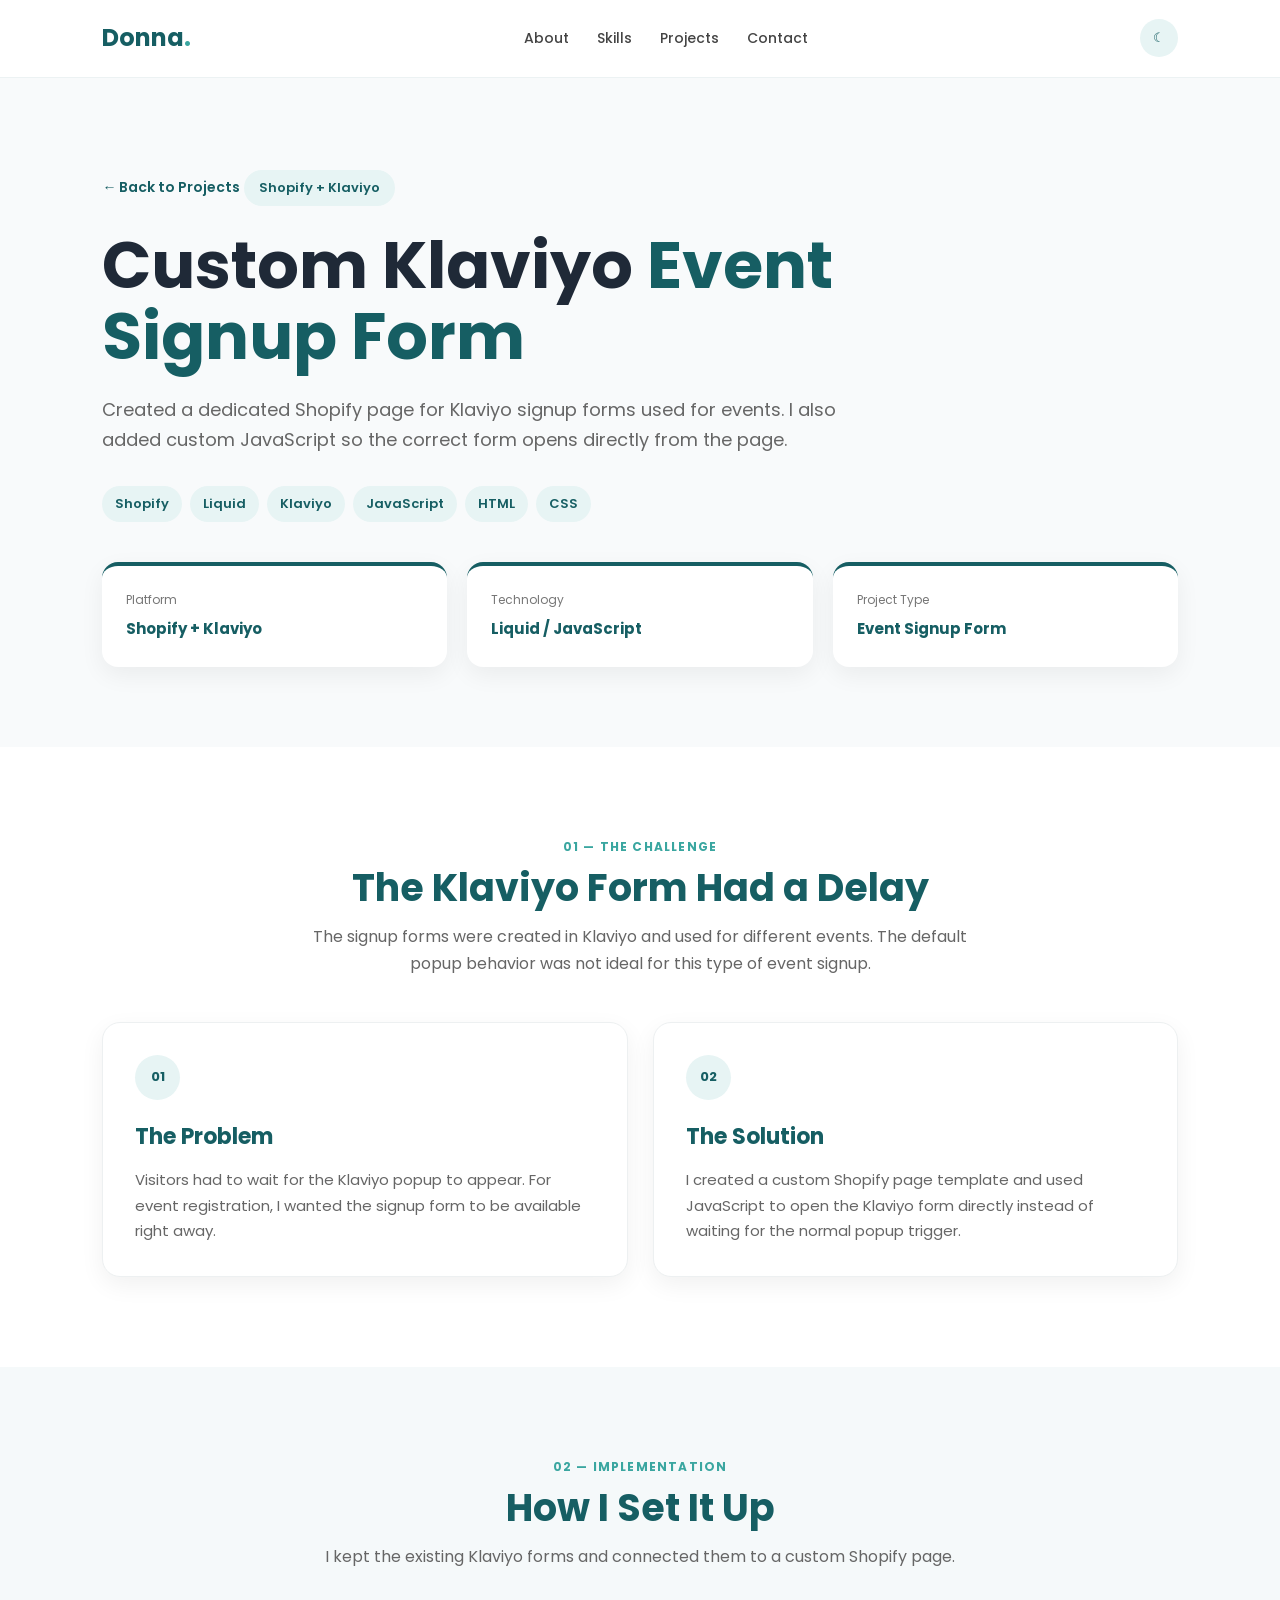
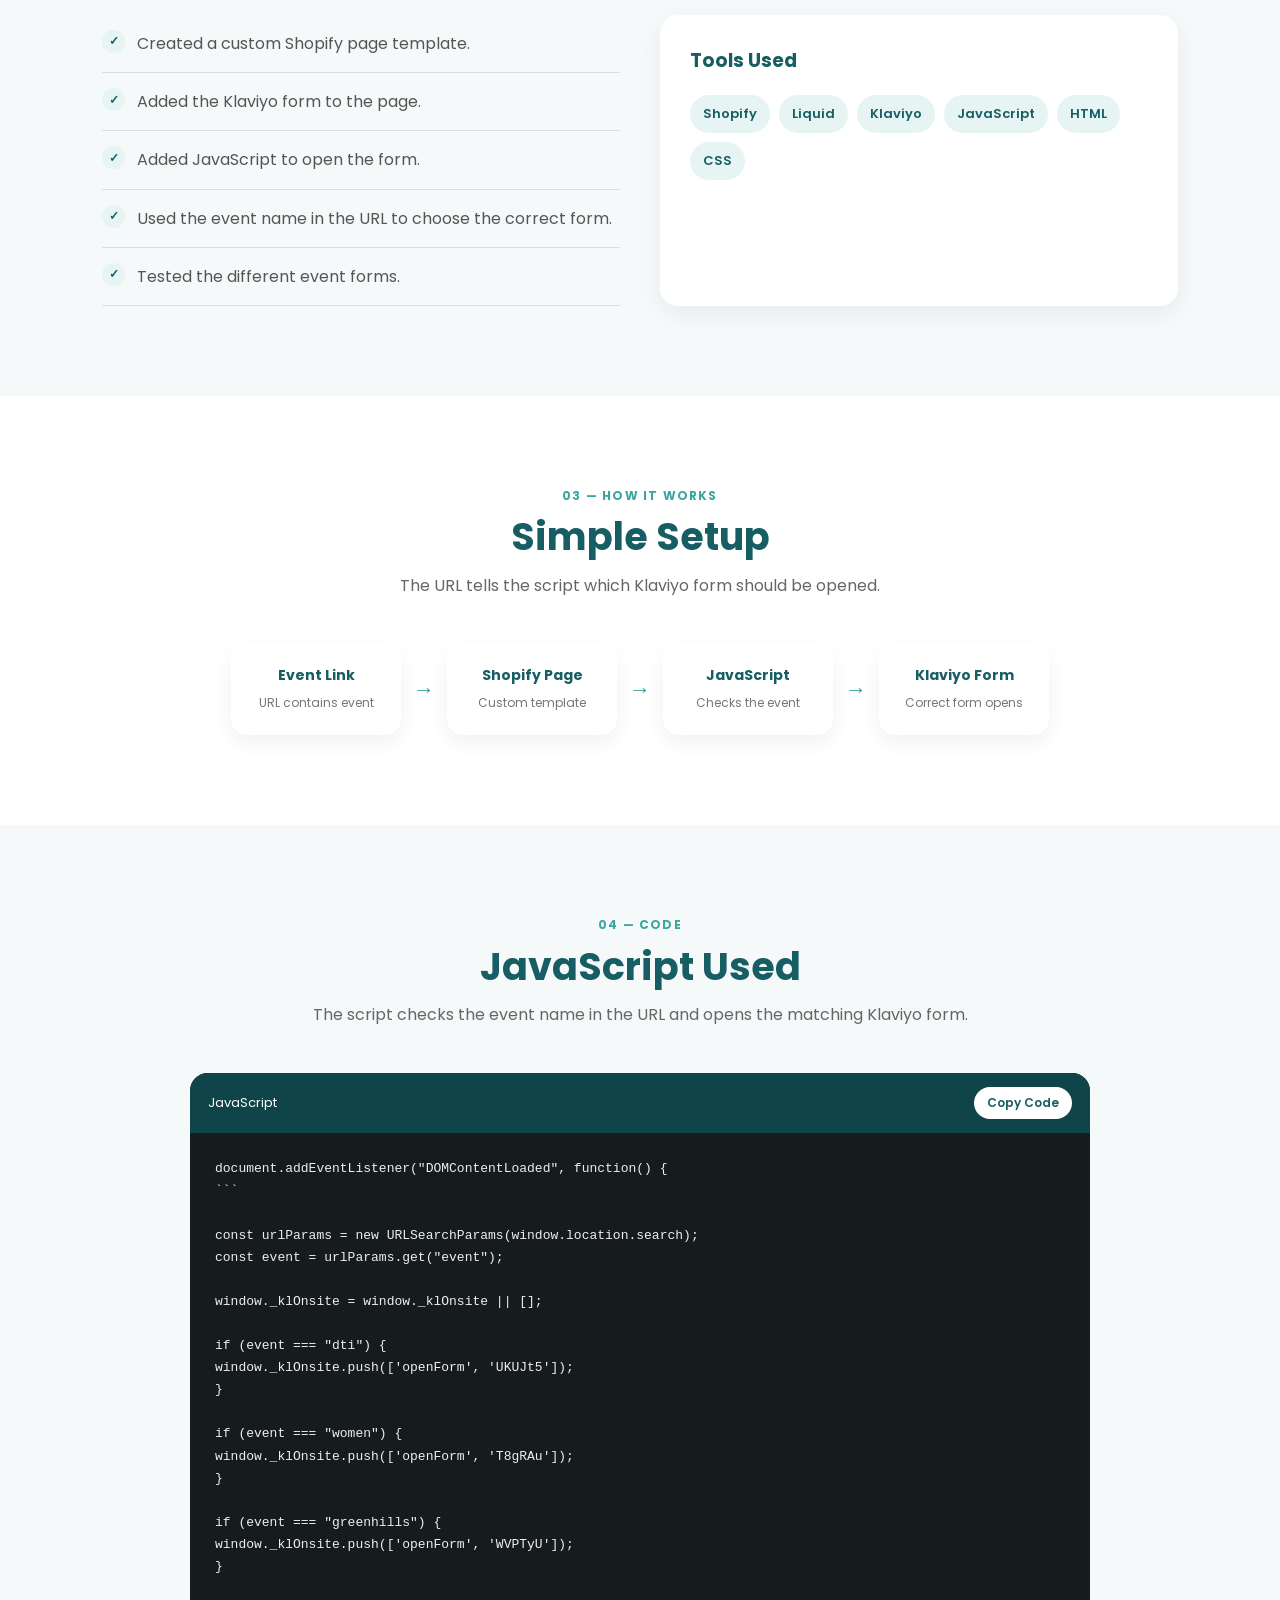
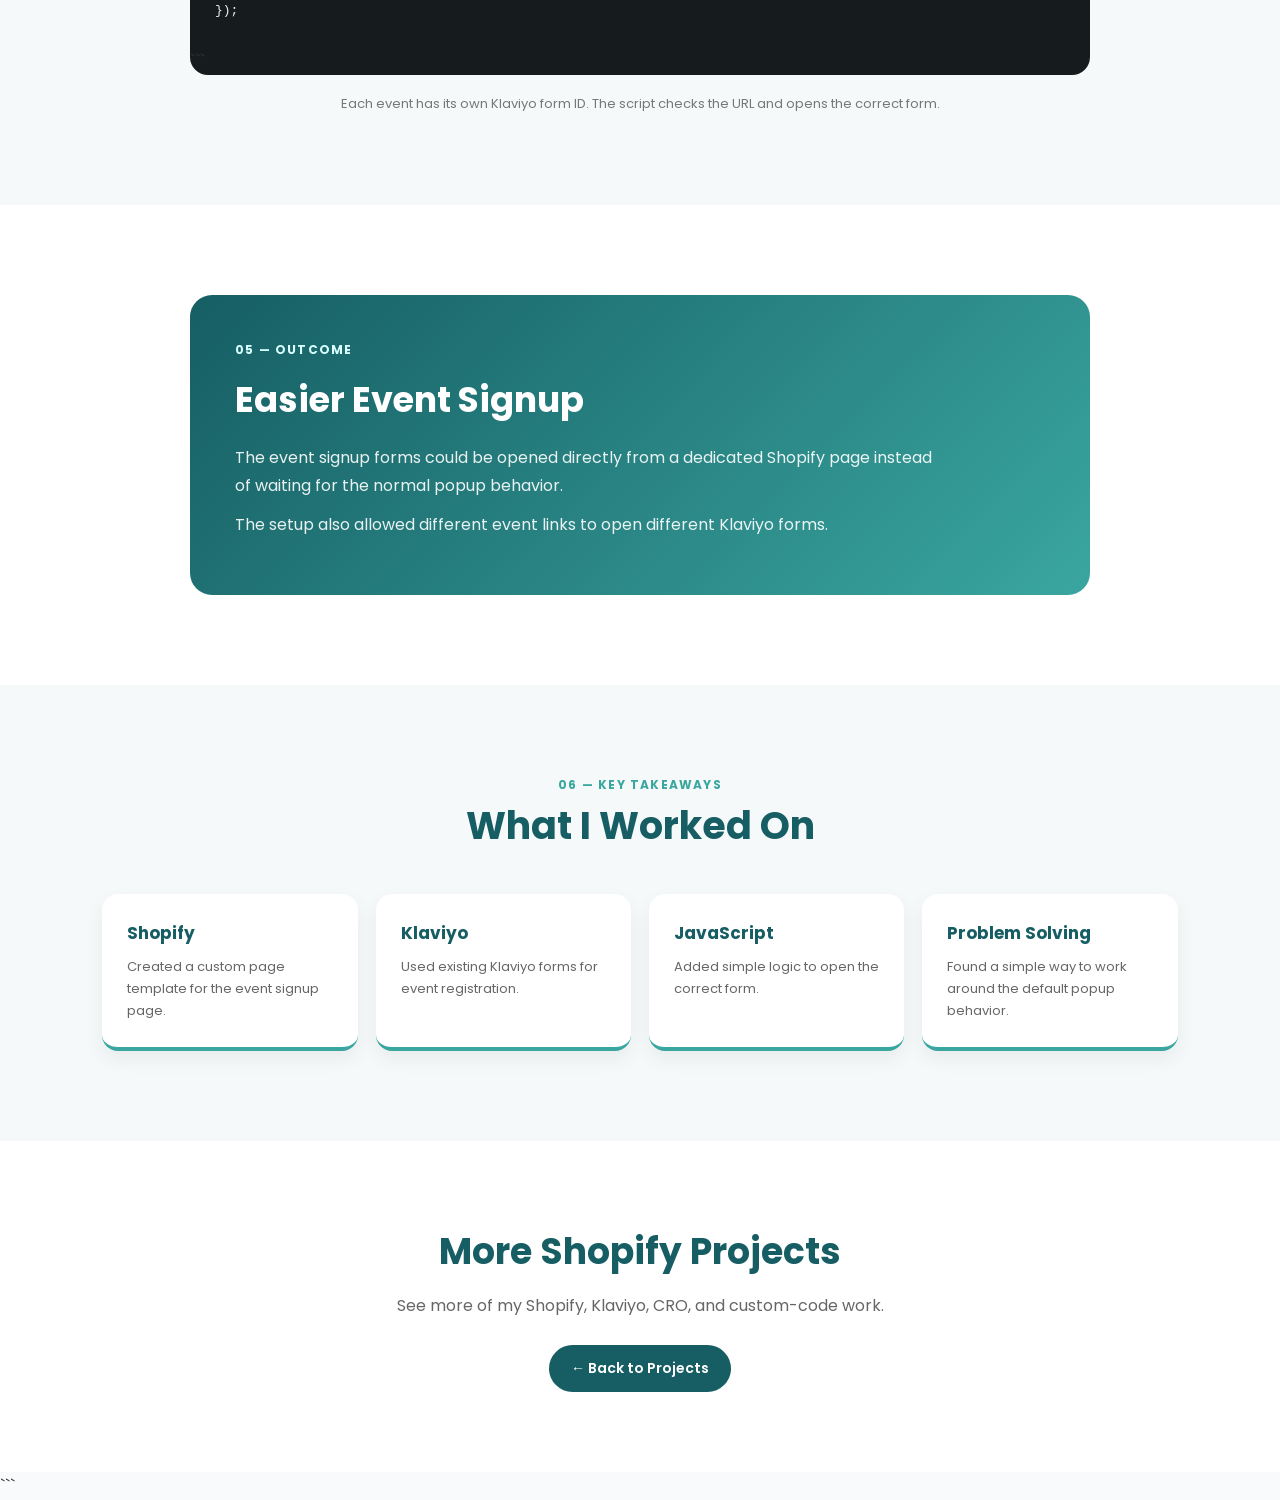
==== commit 6c0c4377: "Update Klaviyo signup project" ====
--- a/klaviyo-popup.html
+++ b/klaviyo-popup.html
@@ -662,7 +662,7 @@
 
   <header>
 
-```
+
 <div class="navbar">
 
   <a href="index.html" class="logo">
@@ -691,13 +691,12 @@
   </button>
 
 </div>
-```
 
   </header>
 
   <main class="case-page">
 
-```
+
 <!-- HERO -->
 
 <section class="case-hero">
